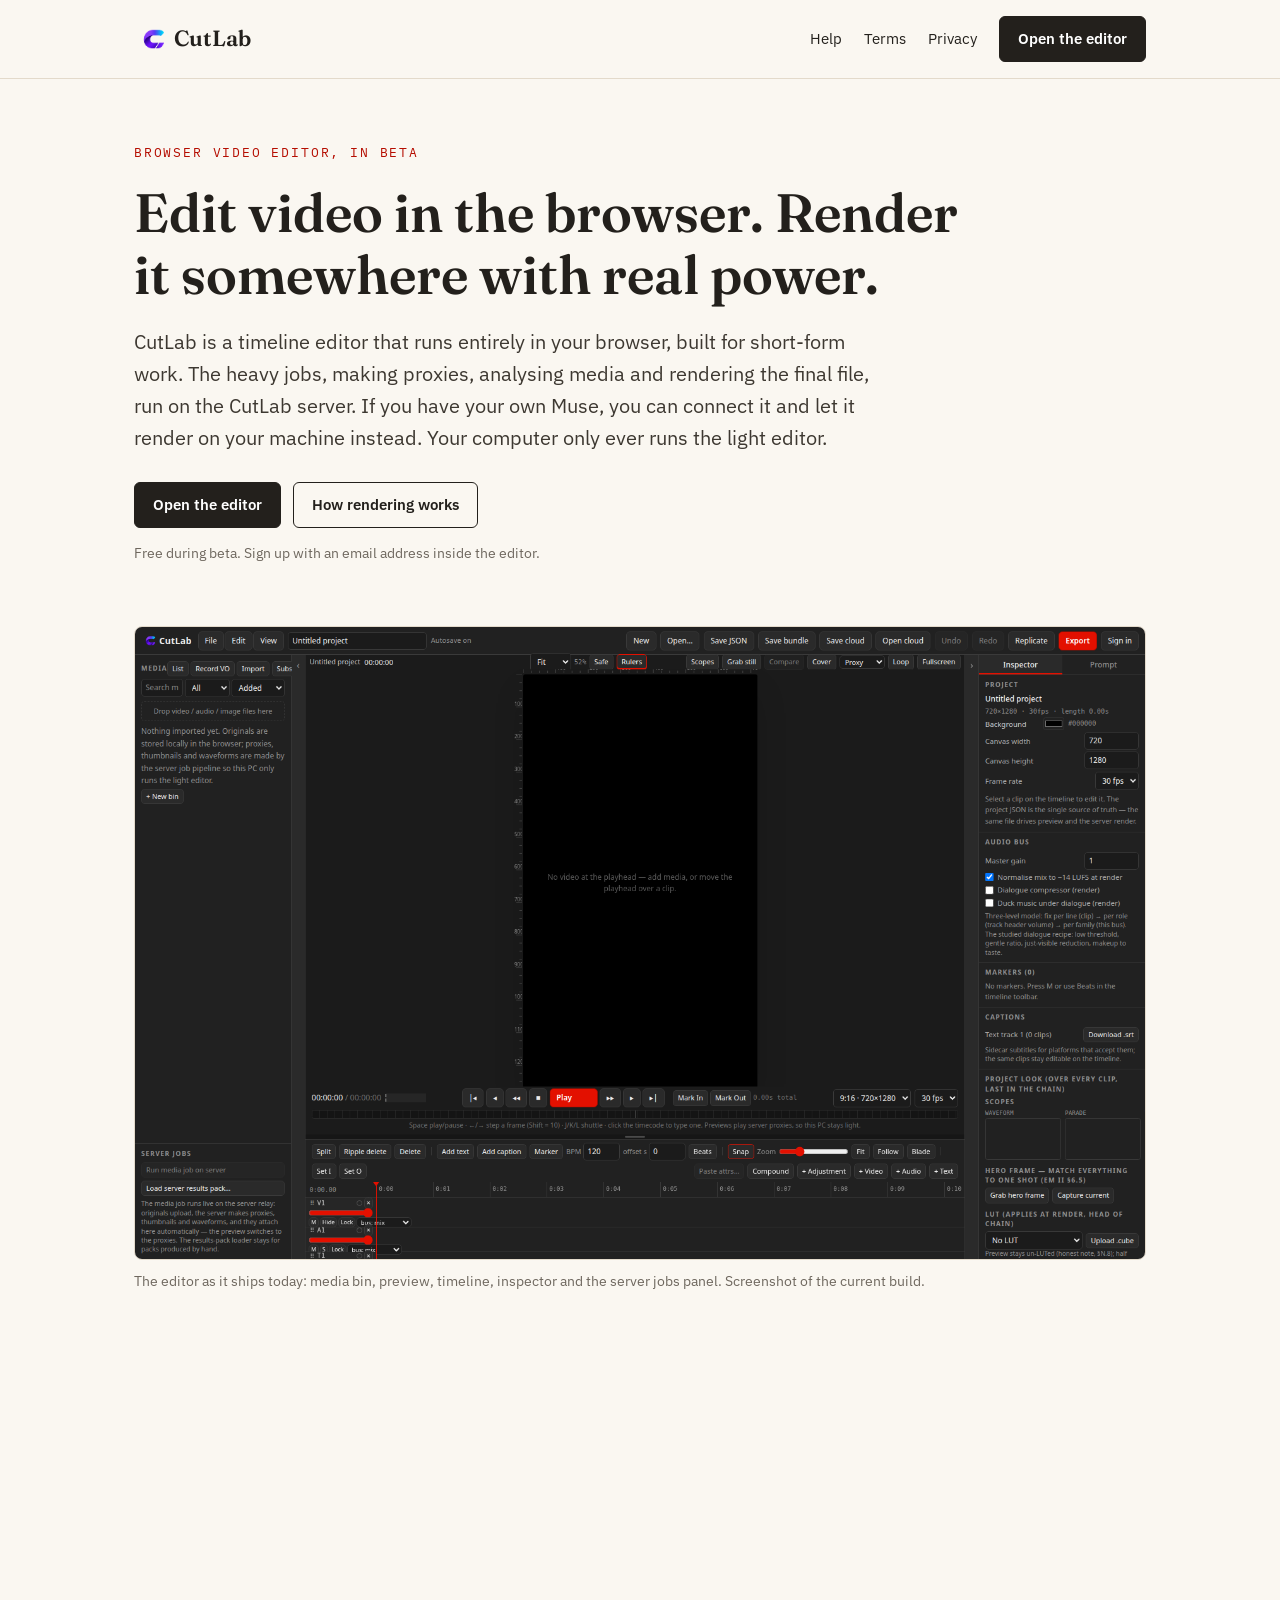
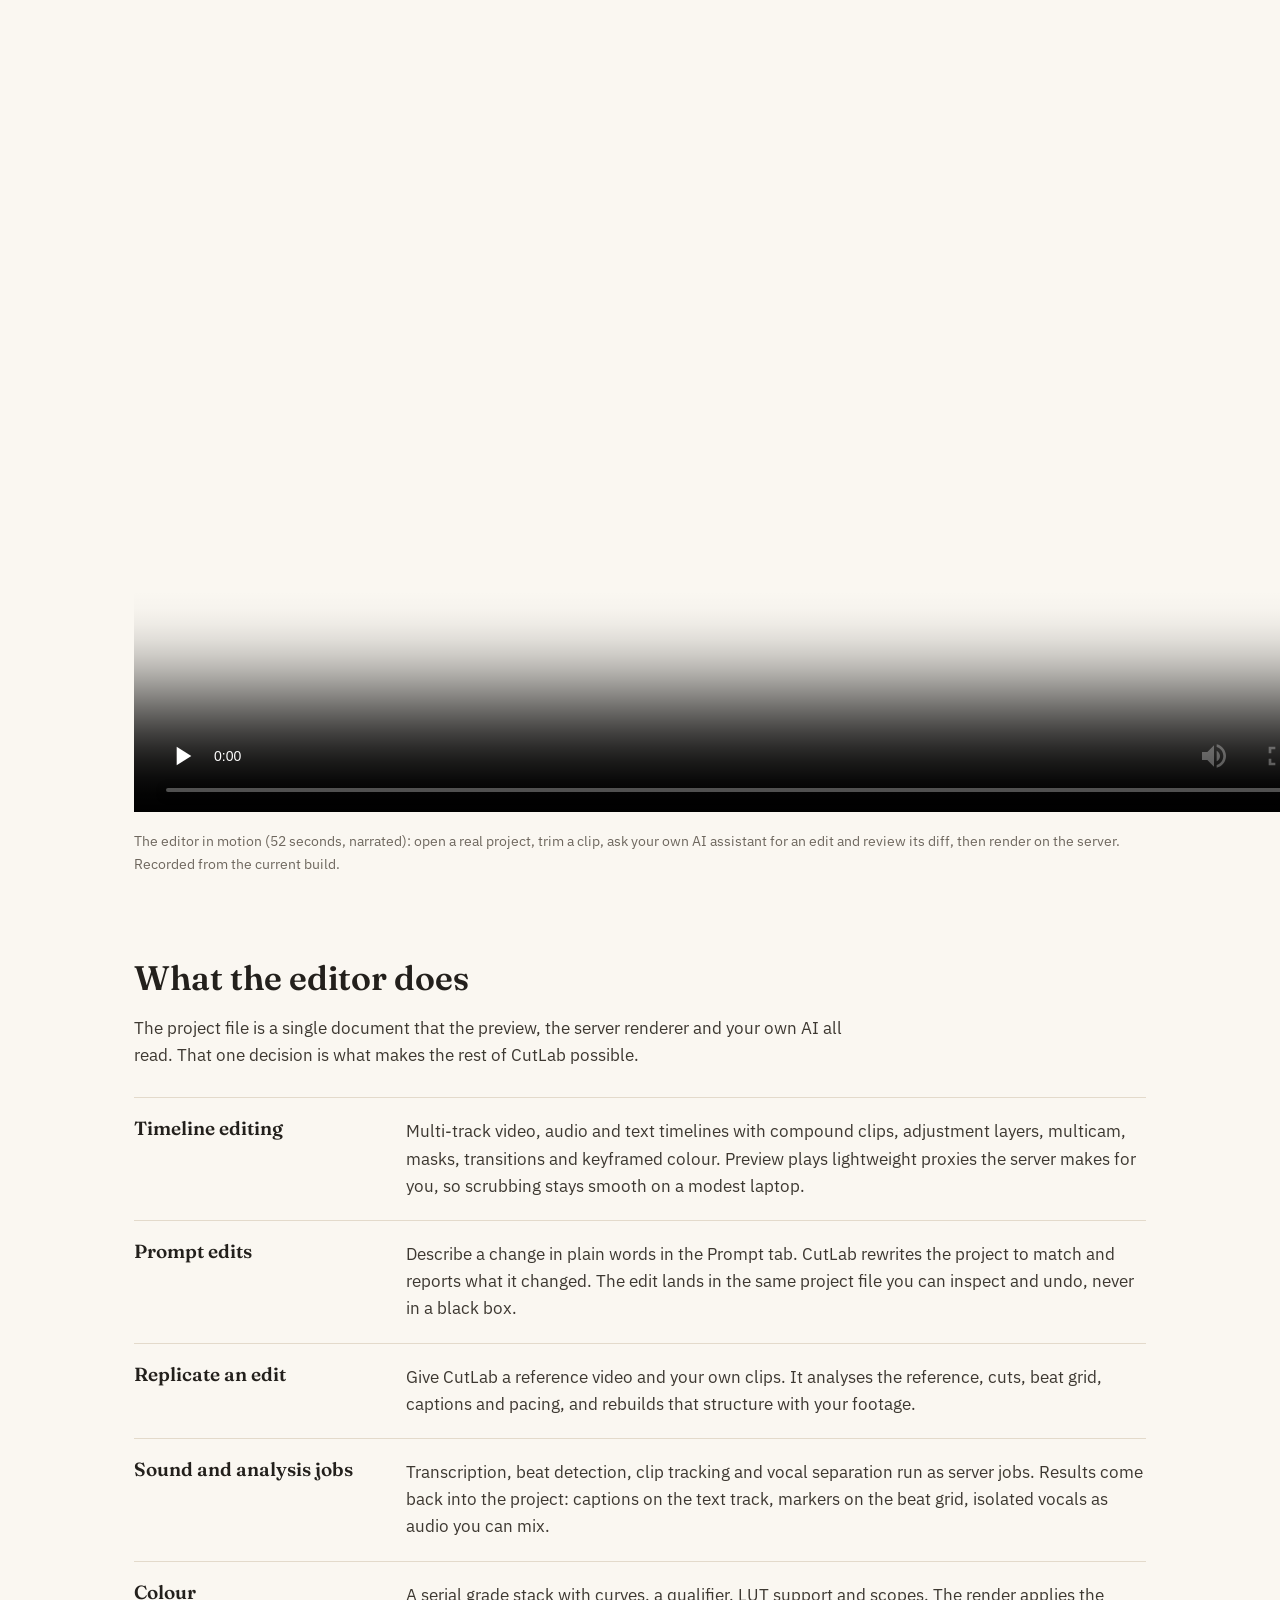
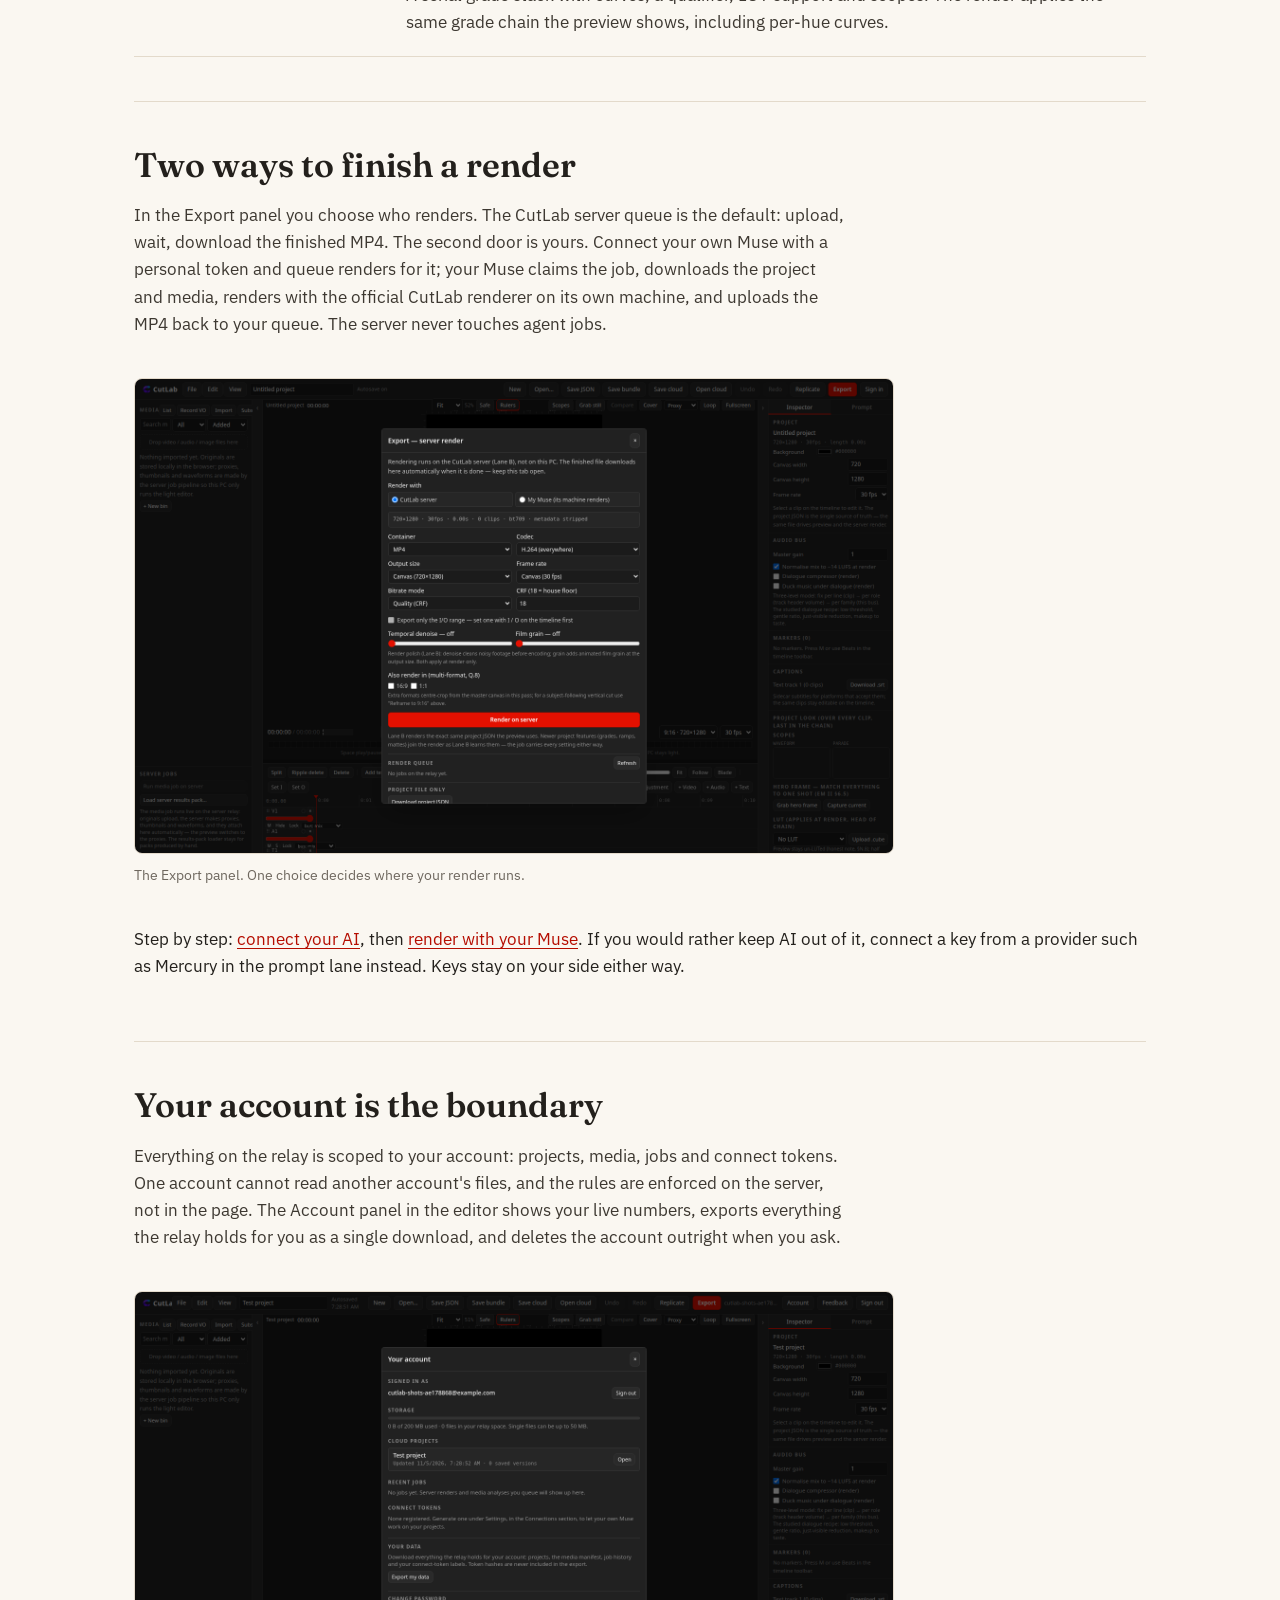
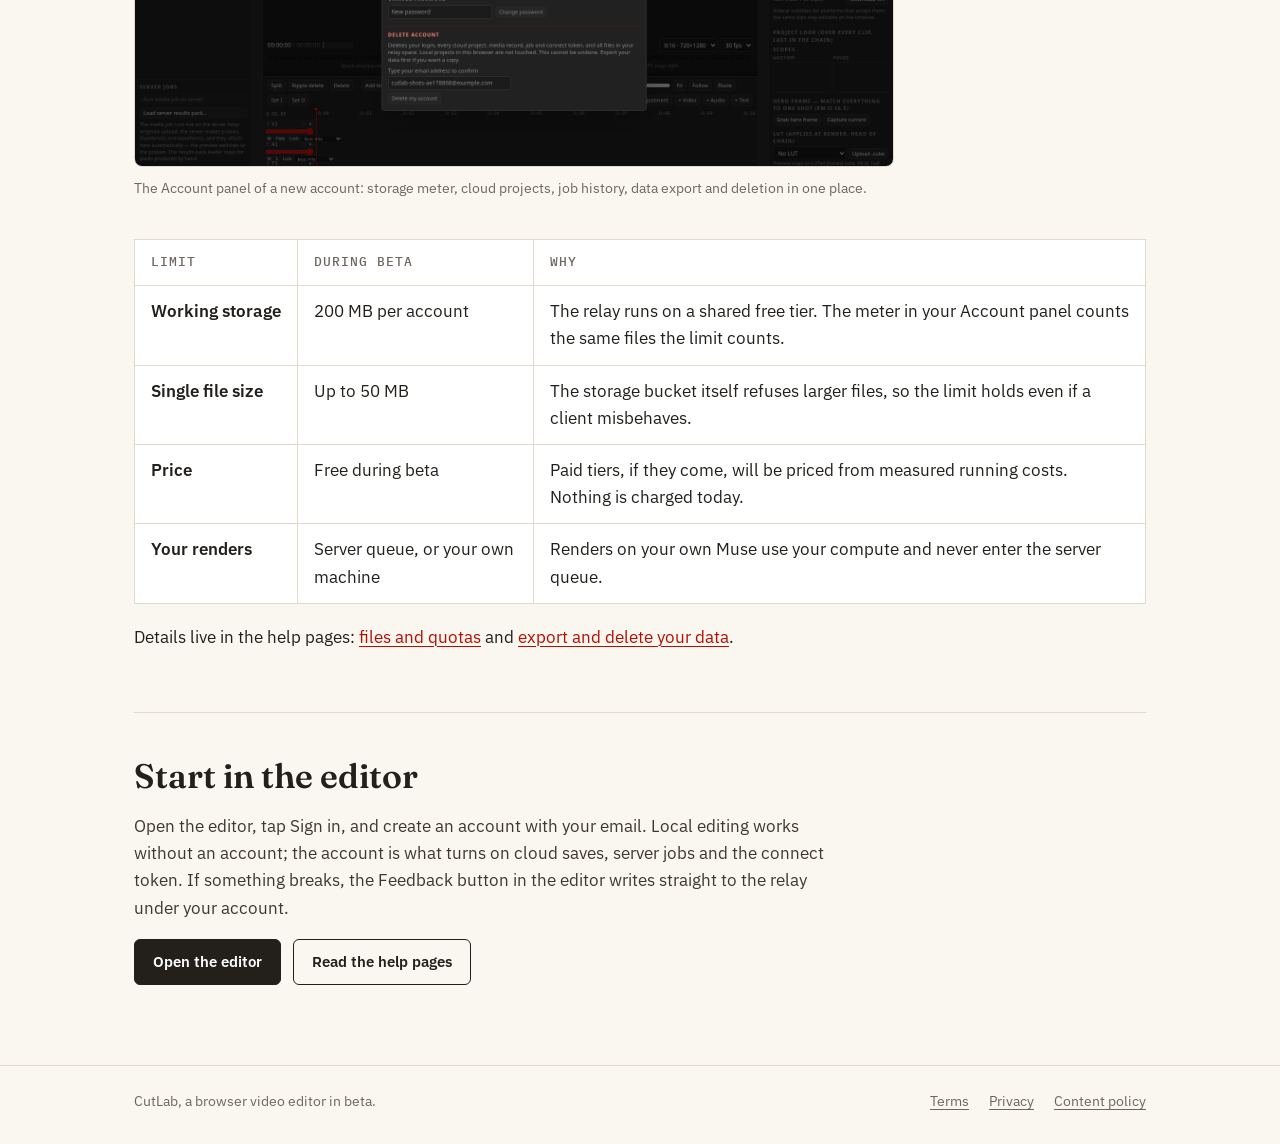
==== landing/index.html @ 507dd634 "Demo video on the landing page" ====
<!DOCTYPE html>
<html lang="en">
<head>
<meta charset="utf-8">
<meta name="viewport" content="width=device-width, initial-scale=1">
<title>CutLab: a browser video editor with server rendering</title>
<meta name="description" content="CutLab is a video editor that runs in your browser. Editing stays light on your machine, renders run on the CutLab server or on your own Muse, and your projects live under your own account.">
<link rel="icon" href="assets/logo-mark.png">
<link rel="preconnect" href="https://fonts.googleapis.com">
<link rel="preconnect" href="https://fonts.gstatic.com" crossorigin>
<link href="https://fonts.googleapis.com/css2?family=Fraunces:wght@500;600&family=IBM+Plex+Mono:wght@400;500&family=IBM+Plex+Sans:wght@400;500;600&display=swap" rel="stylesheet">
<link rel="stylesheet" href="assets/site.css">
</head>
<body>

<header class="site">
  <div class="wrap">
    <a class="brand" href="./"><img src="assets/logo-mark.png" alt="CutLab logo"><span>CutLab</span></a>
    <nav class="main" aria-label="Main">
      <a href="help/">Help</a>
      <a href="legal/terms.html">Terms</a>
      <a href="legal/privacy.html">Privacy</a>
      <a class="btn" href="../">Open the editor</a>
    </nav>
  </div>
</header>

<main class="wrap">

  <div class="hero">
    <p class="eyebrow">Browser video editor, in beta</p>
    <h1>Edit video in the browser. Render it somewhere with real power.</h1>
    <p class="lede">
      CutLab is a timeline editor that runs entirely in your browser, built for short-form
      work. The heavy jobs, making proxies, analysing media and rendering the final file,
      run on the CutLab server. If you have your own Muse, you can connect it and let it
      render on your machine instead. Your computer only ever runs the light editor.
    </p>
    <div class="cta-row">
      <a class="btn" href="../">Open the editor</a>
      <a class="btn secondary" href="help/render-with-your-claude.html">How rendering works</a>
    </div>
    <p class="cta-note">Free during beta. Sign up with an email address inside the editor.</p>
  </div>

  <figure class="shot">
    <img src="assets/editor.png" alt="The CutLab editor: media bin on the left, preview in the centre, inspector on the right, timeline and server jobs at the bottom" width="1600" height="1000">
    <figcaption>The editor as it ships today: media bin, preview, timeline, inspector and the server jobs panel. Screenshot of the current build.</figcaption>
  </figure>

  <figure class="shot">
    <video controls preload="none" poster="assets/demo-poster.jpg" width="1920" height="1080">
      <source src="assets/demo.mp4" type="video/mp4">
    </video>
    <figcaption>The editor in motion (52 seconds, narrated): open a real project, trim a clip, ask your own AI assistant for an edit and review its diff, then render on the server. Recorded from the current build.</figcaption>
  </figure>

  <section aria-labelledby="what">
    <h2 id="what">What the editor does</h2>
    <p class="section-intro">
      The project file is a single document that the preview, the server renderer and your
      own AI all read. That one decision is what makes the rest of CutLab possible.
    </p>
    <div class="rows">
      <div class="row">
        <h3>Timeline editing</h3>
        <p>Multi-track video, audio and text timelines with compound clips, adjustment layers,
        multicam, masks, transitions and keyframed colour. Preview plays lightweight proxies
        the server makes for you, so scrubbing stays smooth on a modest laptop.</p>
      </div>
      <div class="row">
        <h3>Prompt edits</h3>
        <p>Describe a change in plain words in the Prompt tab. CutLab rewrites the project to
        match and reports what it changed. The edit lands in the same project file you can
        inspect and undo, never in a black box.</p>
      </div>
      <div class="row">
        <h3>Replicate an edit</h3>
        <p>Give CutLab a reference video and your own clips. It analyses the reference, cuts,
        beat grid, captions and pacing, and rebuilds that structure with your footage.</p>
      </div>
      <div class="row">
        <h3>Sound and analysis jobs</h3>
        <p>Transcription, beat detection, clip tracking and vocal separation run as server
        jobs. Results come back into the project: captions on the text track, markers on the
        beat grid, isolated vocals as audio you can mix.</p>
      </div>
      <div class="row">
        <h3>Colour</h3>
        <p>A serial grade stack with curves, a qualifier, LUT support and scopes. The render
        applies the same grade chain the preview shows, including per-hue curves.</p>
      </div>
    </div>
  </section>

  <section aria-labelledby="render">
    <h2 id="render">Two ways to finish a render</h2>
    <p class="section-intro">
      In the Export panel you choose who renders. The CutLab server queue is the default:
      upload, wait, download the finished MP4. The second door is yours. Connect your own
      Muse with a personal token and queue renders for it; your Muse claims the job,
      downloads the project and media, renders with the official CutLab renderer on its own
      machine, and uploads the MP4 back to your queue. The server never touches agent jobs.
    </p>
    <figure class="shot narrow">
      <img src="assets/export-panel.png" alt="The Export panel showing the Render with choice: CutLab server or My Muse" width="1600" height="1000" loading="lazy">
      <figcaption>The Export panel. One choice decides where your render runs.</figcaption>
    </figure>
    <p>
      Step by step: <a href="help/connect-your-ai.html">connect your AI</a>, then
      <a href="help/render-with-your-claude.html">render with your Muse</a>.
      If you would rather keep AI out of it, connect a key from a provider such as Mercury
      in the prompt lane instead. Keys stay on your side either way.
    </p>
  </section>

  <section aria-labelledby="account">
    <h2 id="account">Your account is the boundary</h2>
    <p class="section-intro">
      Everything on the relay is scoped to your account: projects, media, jobs and connect
      tokens. One account cannot read another account's files, and the rules are enforced
      on the server, not in the page. The Account panel in the editor shows your live
      numbers, exports everything the relay holds for you as a single download, and deletes
      the account outright when you ask.
    </p>
    <figure class="shot narrow">
      <img src="assets/account.png" alt="The Account panel showing storage use, the cloud project list, job history, data export and account deletion" width="1600" height="1000" loading="lazy">
      <figcaption>The Account panel of a new account: storage meter, cloud projects, job history, data export and deletion in one place.</figcaption>
    </figure>
    <table class="facts">
      <caption class="sr-only" style="position:absolute;left:-9999px">CutLab beta limits</caption>
      <tr><th scope="col">Limit</th><th scope="col">During beta</th><th scope="col">Why</th></tr>
      <tr>
        <td>Working storage</td><td>200 MB per account</td>
        <td>The relay runs on a shared free tier. The meter in your Account panel counts the same files the limit counts.</td>
      </tr>
      <tr>
        <td>Single file size</td><td>Up to 50 MB</td>
        <td>The storage bucket itself refuses larger files, so the limit holds even if a client misbehaves.</td>
      </tr>
      <tr>
        <td>Price</td><td>Free during beta</td>
        <td>Paid tiers, if they come, will be priced from measured running costs. Nothing is charged today.</td>
      </tr>
      <tr>
        <td>Your renders</td><td>Server queue, or your own machine</td>
        <td>Renders on your own Muse use your compute and never enter the server queue.</td>
      </tr>
    </table>
    <p style="margin-top:20px">
      Details live in the help pages: <a href="help/files-and-quotas.html">files and quotas</a> and
      <a href="help/export-and-delete.html">export and delete your data</a>.
    </p>
  </section>

  <section aria-labelledby="start">
    <h2 id="start">Start in the editor</h2>
    <p class="section-intro">
      Open the editor, tap Sign in, and create an account with your email. Local editing
      works without an account; the account is what turns on cloud saves, server jobs and
      the connect token. If something breaks, the Feedback button in the editor writes
      straight to the relay under your account.
    </p>
    <div class="cta-row">
      <a class="btn" href="../">Open the editor</a>
      <a class="btn secondary" href="help/">Read the help pages</a>
    </div>
  </section>

</main>

<footer class="site">
  <div class="wrap">
    <span>CutLab, a browser video editor in beta.</span>
    <nav aria-label="Legal">
      <a href="legal/terms.html">Terms</a>
      <a href="legal/privacy.html">Privacy</a>
      <a href="legal/content-policy.html">Content policy</a>
    </nav>
  </div>
</footer>

</body>
</html>
---- landing/assets/site.css ----
/* CutLab public pages. Palette P1 supplies the one accent (Signal Red);
   the page itself is warm near-white with dark text. Type: Fraunces for
   headlines, IBM Plex Sans for body, IBM Plex Mono for labels. */

:root {
  --bg: #faf7f1;
  --surface: #ffffff;
  --ink: #23201c;
  --muted: #6e675e;
  --hairline: #e3dacb;
  --accent: #e31000;
  --accent-dark: #b50d00;
  --code-bg: #f1ebdf;
}

* { box-sizing: border-box; }

html { scroll-behavior: smooth; }

body {
  margin: 0;
  background: var(--bg);
  color: var(--ink);
  font-family: "IBM Plex Sans", "Segoe UI", system-ui, -apple-system, sans-serif;
  font-size: 17px;
  line-height: 1.6;
}

a { color: var(--accent-dark); text-decoration-thickness: 1px; text-underline-offset: 3px; }
a:hover { color: var(--accent); }
a:focus-visible, button:focus-visible, .btn:focus-visible {
  outline: 2px solid var(--accent);
  outline-offset: 2px;
}

.wrap { max-width: 1060px; margin: 0 auto; padding: 0 24px; }

/* header */
header.site {
  border-bottom: 1px solid var(--hairline);
  background: var(--bg);
}
header.site .wrap {
  display: flex; align-items: center; gap: 28px; padding-top: 16px; padding-bottom: 16px;
}
.brand { display: flex; align-items: center; gap: 10px; text-decoration: none; color: var(--ink); }
.brand img { width: 30px; height: 30px; display: block; }
.brand span {
  font-family: "Fraunces", Georgia, serif; font-weight: 600; font-size: 22px; letter-spacing: 0.01em;
}
nav.main { margin-left: auto; display: flex; align-items: center; gap: 22px; font-size: 15px; }
nav.main a { color: var(--ink); text-decoration: none; }
nav.main a:hover { color: var(--accent); text-decoration: underline; }
nav.main a.btn { color: #fff; }
nav.main a.btn:hover { color: #fff; text-decoration: none; }

.btn {
  display: inline-block; padding: 10px 18px; border-radius: 6px;
  border: 1px solid var(--ink); background: var(--ink); color: #fff;
  font-weight: 600; font-size: 15px; text-decoration: none;
  transition: background-color 0.15s ease, border-color 0.15s ease;
}
.btn:hover { background: var(--accent-dark); border-color: var(--accent-dark); color: #fff; }
.btn.secondary { background: transparent; color: var(--ink); }
.btn.secondary:hover { background: var(--surface); color: var(--accent-dark); border-color: var(--accent-dark); }

/* hero */
.hero { padding: 64px 0 8px; }
.eyebrow {
  font-family: "IBM Plex Mono", "SFMono-Regular", Consolas, monospace;
  font-size: 13px; letter-spacing: 0.14em; text-transform: uppercase; color: var(--accent-dark);
  margin: 0 0 18px;
}
h1, h2, h3 { font-family: "Fraunces", Georgia, serif; font-weight: 600; line-height: 1.15; }
h1 { font-size: clamp(34px, 5.2vw, 54px); margin: 0 0 20px; max-width: 16em; }
h2 { font-size: clamp(26px, 3.4vw, 34px); margin: 0 0 14px; }
h3 { font-size: 20px; margin: 0 0 8px; }
.lede { font-size: 20px; color: #3d3831; max-width: 38em; margin: 0 0 28px; }
.cta-row { display: flex; flex-wrap: wrap; gap: 12px; align-items: center; margin-bottom: 12px; }
.cta-note { font-size: 14px; color: var(--muted); }

/* figures */
figure.shot { margin: 40px 0; }
figure.shot img {
  width: 100%; height: auto; display: block;
  border: 1px solid var(--hairline); border-radius: 8px; background: var(--surface);
}
figure.shot figcaption { font-size: 14px; color: var(--muted); margin-top: 10px; }
figure.shot.narrow img { max-width: 760px; }

/* sections */
section { padding: 44px 0; border-top: 1px solid var(--hairline); }
section:first-of-type { border-top: none; }
.section-intro { max-width: 42em; color: #3d3831; }

/* ruled feature rows (no card grids) */
.rows { border-top: 1px solid var(--hairline); margin-top: 28px; }
.row {
  display: grid; grid-template-columns: 240px 1fr; gap: 8px 32px;
  padding: 20px 0; border-bottom: 1px solid var(--hairline);
}
.row h3 { margin: 0; font-size: 19px; }
.row p { margin: 0; color: #3d3831; max-width: 44em; }

/* tables */
table.facts { border-collapse: collapse; width: 100%; margin-top: 24px; background: var(--surface); }
table.facts th, table.facts td {
  text-align: left; padding: 12px 16px; border: 1px solid var(--hairline); vertical-align: top;
}
table.facts th { font-family: "IBM Plex Mono", Consolas, monospace; font-size: 13px;
  letter-spacing: 0.08em; text-transform: uppercase; color: var(--muted); font-weight: 500; }
table.facts td:first-child { font-weight: 600; white-space: nowrap; }

/* prose pages (help + legal) */
.prose { max-width: 760px; }
.prose p, .prose li { color: #2e2a25; }
.prose ol, .prose ul { padding-left: 24px; }
.prose li { margin-bottom: 8px; }
.prose h2 { margin-top: 40px; }
.prose h2:first-of-type { margin-top: 8px; }
code, .mono { font-family: "IBM Plex Mono", Consolas, monospace; font-size: 0.92em; }
code { background: var(--code-bg); padding: 1px 5px; border-radius: 4px; }
pre {
  background: var(--code-bg); border: 1px solid var(--hairline); border-radius: 6px;
  padding: 14px 16px; overflow-x: auto; font-size: 14px; line-height: 1.5;
}
pre code { background: none; padding: 0; }
.note {
  border-left: 3px solid var(--accent); padding: 4px 0 4px 16px; margin: 20px 0; color: #3d3831;
}
.page-head { padding: 48px 0 4px; }
.crumb { font-size: 14px; color: var(--muted); margin-bottom: 14px; }
.crumb a { color: var(--muted); }

.help-list { list-style: none; padding: 0; margin: 24px 0 0; border-top: 1px solid var(--hairline); }
.help-list li { border-bottom: 1px solid var(--hairline); padding: 16px 0; }
.help-list a { font-weight: 600; font-size: 18px; }
.help-list p { margin: 4px 0 0; color: var(--muted); font-size: 15px; }

/* footer */
footer.site { border-top: 1px solid var(--hairline); margin-top: 24px; }
footer.site .wrap {
  display: flex; flex-wrap: wrap; gap: 10px 28px; align-items: baseline;
  padding-top: 24px; padding-bottom: 32px; font-size: 14px; color: var(--muted);
}
footer.site nav { display: flex; gap: 20px; margin-left: auto; }
footer.site a { color: var(--muted); }
footer.site a:hover { color: var(--accent-dark); }
.draft-flag { font-family: "IBM Plex Mono", Consolas, monospace; font-size: 12.5px; letter-spacing: 0.06em; }

@media (max-width: 720px) {
  body { font-size: 16px; }
  .row { grid-template-columns: 1fr; }
  header.site .wrap { flex-wrap: wrap; gap: 12px 18px; }
  nav.main { margin-left: 0; flex-wrap: wrap; gap: 14px; }
  .hero { padding-top: 40px; }
  table.facts td:first-child { white-space: normal; }
}

@media (prefers-reduced-motion: reduce) {
  html { scroll-behavior: auto; }
  .btn { transition: none; }
}
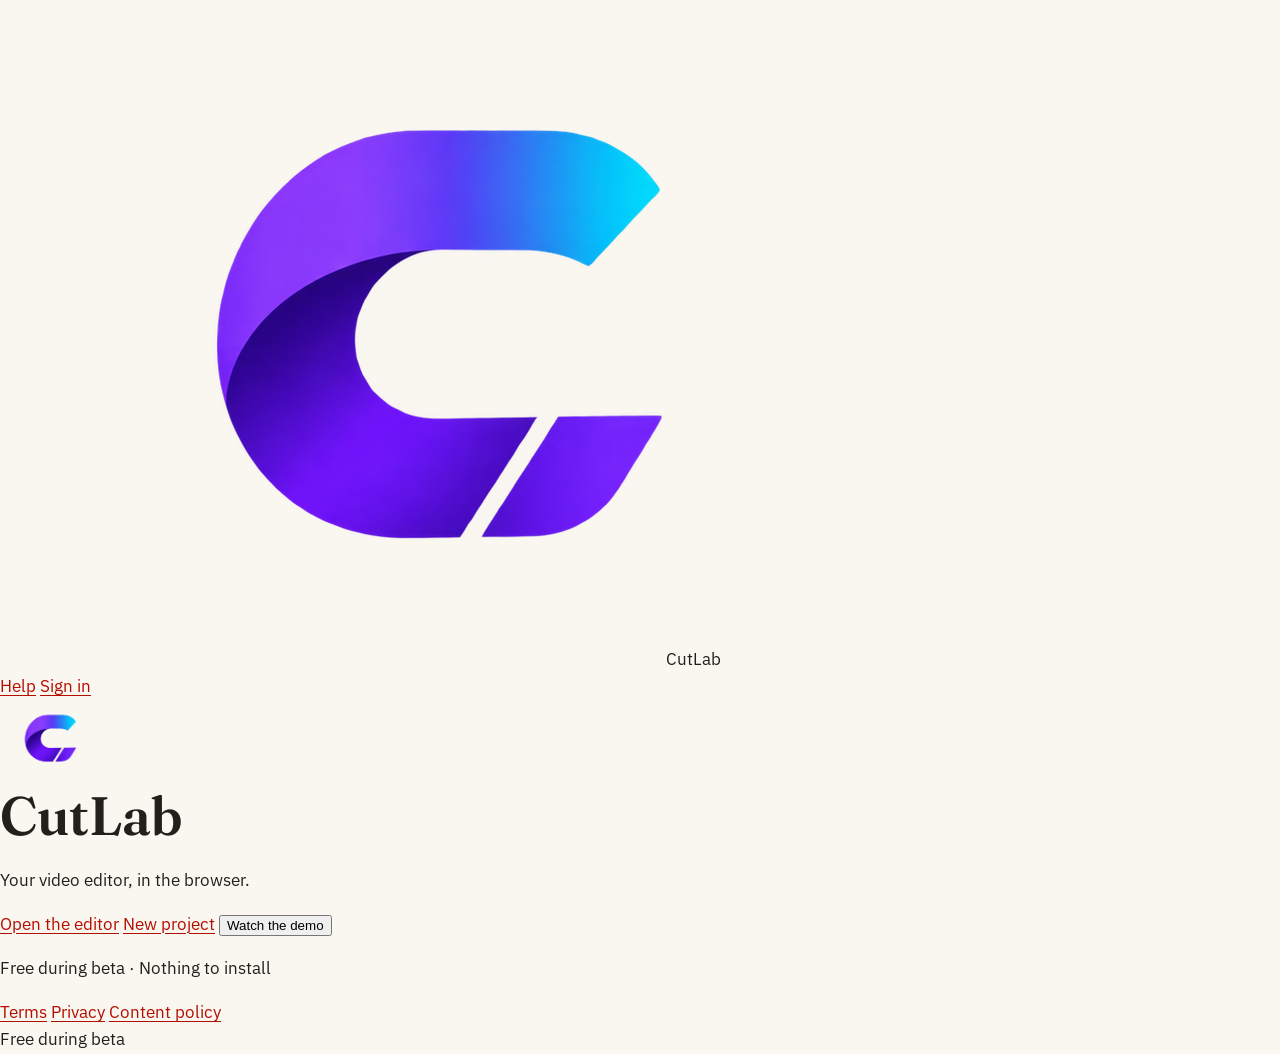
==== commit f86ef364: "Landing: start-page rebuild" ====
--- a/landing/index.html
+++ b/landing/index.html
@@ -3,182 +3,103 @@
 <head>
 <meta charset="utf-8">
 <meta name="viewport" content="width=device-width, initial-scale=1">
-<title>CutLab: a browser video editor with server rendering</title>
-<meta name="description" content="CutLab is a video editor that runs in your browser. Editing stays light on your machine, renders run on the CutLab server or on your own Muse, and your projects live under your own account.">
+<title>CutLab — your video editor, in the browser</title>
+<meta name="description" content="CutLab is a timeline video editor that runs in your browser. Editing stays light on your machine; proxies, analysis and final renders run on the CutLab server or on your own Muse. Free during beta.">
 <link rel="icon" href="assets/logo-mark.png">
 <link rel="preconnect" href="https://fonts.googleapis.com">
 <link rel="preconnect" href="https://fonts.gstatic.com" crossorigin>
-<link href="https://fonts.googleapis.com/css2?family=Fraunces:wght@500;600&family=IBM+Plex+Mono:wght@400;500&family=IBM+Plex+Sans:wght@400;500;600&display=swap" rel="stylesheet">
+<link href="https://fonts.googleapis.com/css2?family=Fraunces:ital,wght@0,500;0,600;1,500&family=IBM+Plex+Mono:wght@400;500&family=IBM+Plex+Sans:wght@400;500;600&display=swap" rel="stylesheet">
 <link rel="stylesheet" href="assets/site.css">
 </head>
-<body>
+<body class="startpage">
 
-<header class="site">
-  <div class="wrap">
-    <a class="brand" href="./"><img src="assets/logo-mark.png" alt="CutLab logo"><span>CutLab</span></a>
-    <nav class="main" aria-label="Main">
-      <a href="help/">Help</a>
-      <a href="legal/terms.html">Terms</a>
-      <a href="legal/privacy.html">Privacy</a>
-      <a class="btn" href="../">Open the editor</a>
-    </nav>
+<!-- Start page: one viewport, no scroll. Corners minimal, centre is the
+     brand on its action bar, and the base is a lit timeline horizon. -->
+
+<div class="sp-corner sp-tl sp-rise">
+  <img src="assets/logo-mark.png" alt="CutLab logo">
+  <span>CutLab</span>
+</div>
+
+<nav class="sp-corner sp-tr sp-rise" aria-label="Main">
+  <a href="help/">Help</a>
+  <a class="sp-signin" href="../">Sign in</a>
+</nav>
+
+<main class="sp-centre">
+  <img class="sp-mark sp-rise" src="assets/logo-mark.png" alt="CutLab logo" width="76" height="76">
+  <h1 class="sp-word sp-rise">CutLab</h1>
+  <p class="sp-line sp-rise">Your video editor, in the browser.</p>
+
+  <div class="sp-bar sp-rise" role="group" aria-label="Start">
+    <a class="sp-primary" href="../">Open the editor</a>
+    <a class="sp-quiet" href="../#new">New project</a>
+    <button class="sp-quiet" type="button" id="demoOpen">Watch the demo</button>
   </div>
-</header>
+  <p class="sp-sub sp-rise">Free during beta &middot; Nothing to install</p>
+</main>
 
-<main class="wrap">
+<div class="sp-corner sp-bl sp-rise">
+  <nav aria-label="Legal">
+    <a href="legal/terms.html">Terms</a>
+    <a href="legal/privacy.html">Privacy</a>
+    <a href="legal/content-policy.html">Content policy</a>
+  </nav>
+</div>
+<div class="sp-corner sp-br sp-rise">Free during beta</div>
 
-  <div class="hero">
-    <p class="eyebrow">Browser video editor, in beta</p>
-    <h1>Edit video in the browser. Render it somewhere with real power.</h1>
-    <p class="lede">
-      CutLab is a timeline editor that runs entirely in your browser, built for short-form
-      work. The heavy jobs, making proxies, analysing media and rendering the final file,
-      run on the CutLab server. If you have your own Muse, you can connect it and let it
-      render on your machine instead. Your computer only ever runs the light editor.
-    </p>
-    <div class="cta-row">
-      <a class="btn" href="../">Open the editor</a>
-      <a class="btn secondary" href="help/render-with-your-claude.html">How rendering works</a>
-    </div>
-    <p class="cta-note">Free during beta. Sign up with an email address inside the editor.</p>
+<!-- THE BASE: a timeline horizon. Ruler ticks and clip blocks run the full
+     width; the light concentrates at one Signal Red playhead. -->
+<div class="sp-base" aria-hidden="true">
+  <div class="sp-horizon"></div>
+  <div class="sp-ruler"></div>
+  <div class="sp-clips">
+    <span class="k w1"></span><span class="k w2 alt"></span><span class="k w3"></span>
+    <span class="k w4 alt"></span><span class="k w5"></span><span class="k w2"></span>
+    <span class="k w6 alt"></span><span class="k w3"></span><span class="k w4"></span>
+    <span class="k w1 alt"></span><span class="k w5"></span><span class="k w3 alt"></span>
   </div>
+  <div class="sp-playhead"><span class="sp-glow"></span></div>
+</div>
 
-  <figure class="shot">
-    <img src="assets/editor.png" alt="The CutLab editor: media bin on the left, preview in the centre, inspector on the right, timeline and server jobs at the bottom" width="1600" height="1000">
-    <figcaption>The editor as it ships today: media bin, preview, timeline, inspector and the server jobs panel. Screenshot of the current build.</figcaption>
-  </figure>
-
-  <figure class="shot">
-    <video controls preload="none" poster="assets/demo-poster.jpg" width="1920" height="1080">
+<!-- Demo overlay player (scroll-free) -->
+<div class="sp-modal" id="demoModal" hidden role="dialog" aria-modal="true" aria-label="CutLab demo video">
+  <div class="sp-modal-card">
+    <button class="sp-modal-close" type="button" id="demoClose" aria-label="Close demo">&times;</button>
+    <video id="demoVideo" controls preload="none" poster="assets/demo-poster.jpg" width="1920" height="1080">
       <source src="assets/demo.mp4" type="video/mp4">
     </video>
-    <figcaption>The editor in motion (52 seconds, narrated): open a real project, trim a clip, ask your own AI assistant for an edit and review its diff, then render on the server. Recorded from the current build.</figcaption>
-  </figure>
+    <p>The editor as it ships today &mdash; 52 seconds, narrated. A real project, a prompt edit, a server render.</p>
+  </div>
+</div>
 
-  <section aria-labelledby="what">
-    <h2 id="what">What the editor does</h2>
-    <p class="section-intro">
-      The project file is a single document that the preview, the server renderer and your
-      own AI all read. That one decision is what makes the rest of CutLab possible.
-    </p>
-    <div class="rows">
-      <div class="row">
-        <h3>Timeline editing</h3>
-        <p>Multi-track video, audio and text timelines with compound clips, adjustment layers,
-        multicam, masks, transitions and keyframed colour. Preview plays lightweight proxies
-        the server makes for you, so scrubbing stays smooth on a modest laptop.</p>
-      </div>
-      <div class="row">
-        <h3>Prompt edits</h3>
-        <p>Describe a change in plain words in the Prompt tab. CutLab rewrites the project to
-        match and reports what it changed. The edit lands in the same project file you can
-        inspect and undo, never in a black box.</p>
-      </div>
-      <div class="row">
-        <h3>Replicate an edit</h3>
-        <p>Give CutLab a reference video and your own clips. It analyses the reference, cuts,
-        beat grid, captions and pacing, and rebuilds that structure with your footage.</p>
-      </div>
-      <div class="row">
-        <h3>Sound and analysis jobs</h3>
-        <p>Transcription, beat detection, clip tracking and vocal separation run as server
-        jobs. Results come back into the project: captions on the text track, markers on the
-        beat grid, isolated vocals as audio you can mix.</p>
-      </div>
-      <div class="row">
-        <h3>Colour</h3>
-        <p>A serial grade stack with curves, a qualifier, LUT support and scopes. The render
-        applies the same grade chain the preview shows, including per-hue curves.</p>
-      </div>
-    </div>
-  </section>
+<script>
+(function () {
+  var modal = document.getElementById('demoModal');
+  var openBtn = document.getElementById('demoOpen');
+  var closeBtn = document.getElementById('demoClose');
+  var video = document.getElementById('demoVideo');
+  if (!modal || !openBtn || !closeBtn || !video) return;
 
-  <section aria-labelledby="render">
-    <h2 id="render">Two ways to finish a render</h2>
-    <p class="section-intro">
-      In the Export panel you choose who renders. The CutLab server queue is the default:
-      upload, wait, download the finished MP4. The second door is yours. Connect your own
-      Muse with a personal token and queue renders for it; your Muse claims the job,
-      downloads the project and media, renders with the official CutLab renderer on its own
-      machine, and uploads the MP4 back to your queue. The server never touches agent jobs.
-    </p>
-    <figure class="shot narrow">
-      <img src="assets/export-panel.png" alt="The Export panel showing the Render with choice: CutLab server or My Muse" width="1600" height="1000" loading="lazy">
-      <figcaption>The Export panel. One choice decides where your render runs.</figcaption>
-    </figure>
-    <p>
-      Step by step: <a href="help/connect-your-ai.html">connect your AI</a>, then
-      <a href="help/render-with-your-claude.html">render with your Muse</a>.
-      If you would rather keep AI out of it, connect a key from a provider such as Mercury
-      in the prompt lane instead. Keys stay on your side either way.
-    </p>
-  </section>
-
-  <section aria-labelledby="account">
-    <h2 id="account">Your account is the boundary</h2>
-    <p class="section-intro">
-      Everything on the relay is scoped to your account: projects, media, jobs and connect
-      tokens. One account cannot read another account's files, and the rules are enforced
-      on the server, not in the page. The Account panel in the editor shows your live
-      numbers, exports everything the relay holds for you as a single download, and deletes
-      the account outright when you ask.
-    </p>
-    <figure class="shot narrow">
-      <img src="assets/account.png" alt="The Account panel showing storage use, the cloud project list, job history, data export and account deletion" width="1600" height="1000" loading="lazy">
-      <figcaption>The Account panel of a new account: storage meter, cloud projects, job history, data export and deletion in one place.</figcaption>
-    </figure>
-    <table class="facts">
-      <caption class="sr-only" style="position:absolute;left:-9999px">CutLab beta limits</caption>
-      <tr><th scope="col">Limit</th><th scope="col">During beta</th><th scope="col">Why</th></tr>
-      <tr>
-        <td>Working storage</td><td>200 MB per account</td>
-        <td>The relay runs on a shared free tier. The meter in your Account panel counts the same files the limit counts.</td>
-      </tr>
-      <tr>
-        <td>Single file size</td><td>Up to 50 MB</td>
-        <td>The storage bucket itself refuses larger files, so the limit holds even if a client misbehaves.</td>
-      </tr>
-      <tr>
-        <td>Price</td><td>Free during beta</td>
-        <td>Paid tiers, if they come, will be priced from measured running costs. Nothing is charged today.</td>
-      </tr>
-      <tr>
-        <td>Your renders</td><td>Server queue, or your own machine</td>
-        <td>Renders on your own Muse use your compute and never enter the server queue.</td>
-      </tr>
-    </table>
-    <p style="margin-top:20px">
-      Details live in the help pages: <a href="help/files-and-quotas.html">files and quotas</a> and
-      <a href="help/export-and-delete.html">export and delete your data</a>.
-    </p>
-  </section>
-
-  <section aria-labelledby="start">
-    <h2 id="start">Start in the editor</h2>
-    <p class="section-intro">
-      Open the editor, tap Sign in, and create an account with your email. Local editing
-      works without an account; the account is what turns on cloud saves, server jobs and
-      the connect token. If something breaks, the Feedback button in the editor writes
-      straight to the relay under your account.
-    </p>
-    <div class="cta-row">
-      <a class="btn" href="../">Open the editor</a>
-      <a class="btn secondary" href="help/">Read the help pages</a>
-    </div>
-  </section>
-
-</main>
-
-<footer class="site">
-  <div class="wrap">
-    <span>CutLab, a browser video editor in beta.</span>
-    <nav aria-label="Legal">
-      <a href="legal/terms.html">Terms</a>
-      <a href="legal/privacy.html">Privacy</a>
-      <a href="legal/content-policy.html">Content policy</a>
-    </nav>
-  </div>
-</footer>
+  function open() {
+    modal.hidden = false;
+    closeBtn.focus();
+    var p = video.play();
+    if (p && p.catch) p.catch(function () { /* user can press play */ });
+  }
+  function close() {
+    video.pause();
+    modal.hidden = true;
+    openBtn.focus();
+  }
+  openBtn.addEventListener('click', open);
+  closeBtn.addEventListener('click', close);
+  modal.addEventListener('click', function (e) { if (e.target === modal) close(); });
+  document.addEventListener('keydown', function (e) {
+    if (e.key === 'Escape' && !modal.hidden) close();
+  });
+})();
+</script>
 
 </body>
 </html>
--- a/landing/assets/site.css
+++ b/landing/assets/site.css
@@ -85,6 +85,10 @@
   width: 100%; height: auto; display: block;
   border: 1px solid var(--hairline); border-radius: 8px; background: var(--surface);
 }
+figure.shot video {
+  width: 100%; height: auto; display: block;
+  border: 1px solid var(--hairline); border-radius: 8px; background: var(--surface);
+}
 figure.shot figcaption { font-size: 14px; color: var(--muted); margin-top: 10px; }
 figure.shot.narrow img { max-width: 760px; }
 
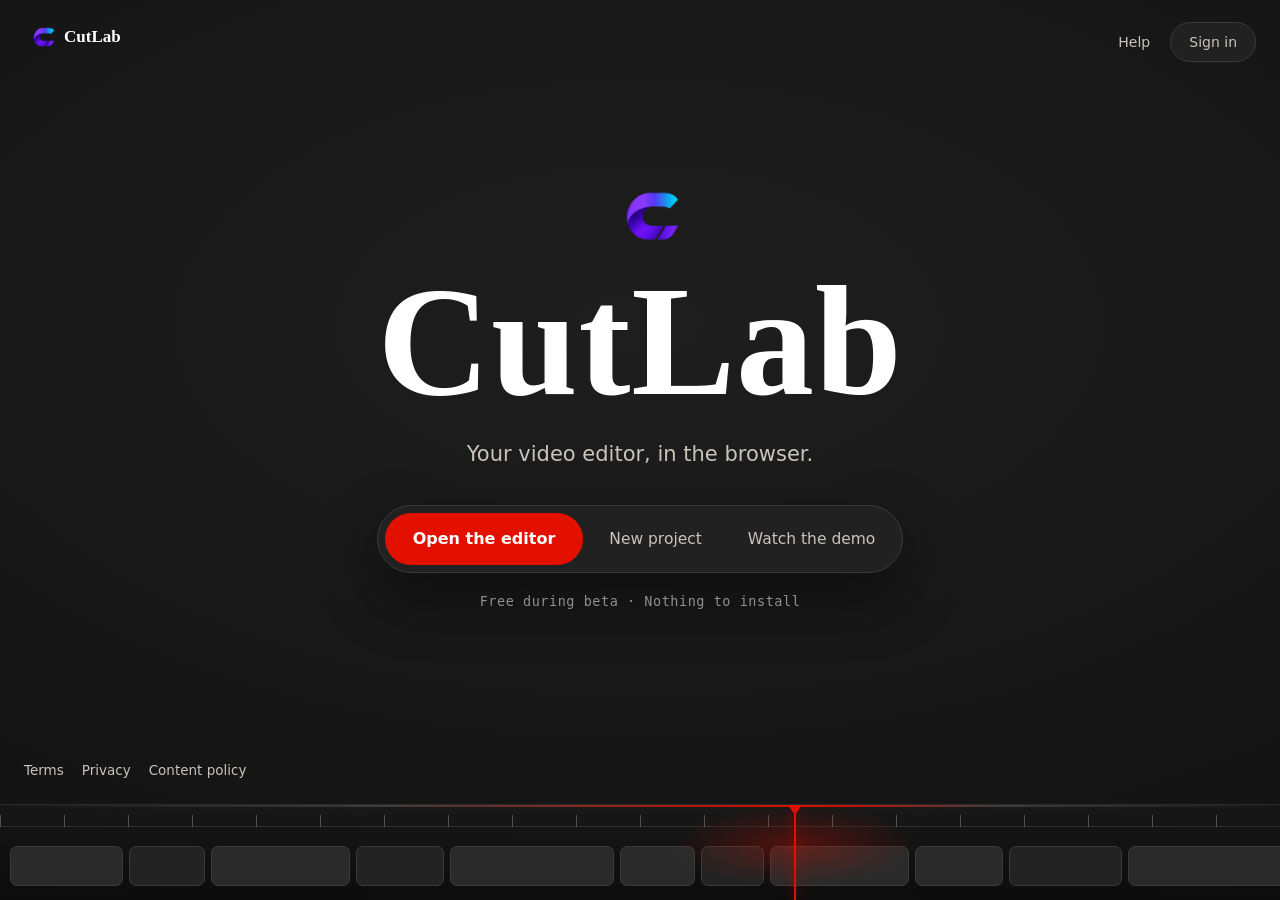
==== commit 5c9d6058: "Site fonts: self-hosted, drop Google Fonts" ====
--- a/landing/index.html
+++ b/landing/index.html
@@ -6,9 +6,7 @@
 <title>CutLab — your video editor, in the browser</title>
 <meta name="description" content="CutLab is a timeline video editor that runs in your browser. Editing stays light on your machine; proxies, analysis and final renders run on the CutLab server or on your own Muse. Free during beta.">
 <link rel="icon" href="assets/logo-mark.png">
-<link rel="preconnect" href="https://fonts.googleapis.com">
-<link rel="preconnect" href="https://fonts.gstatic.com" crossorigin>
-<link href="https://fonts.googleapis.com/css2?family=Fraunces:ital,wght@0,500;0,600;1,500&family=IBM+Plex+Mono:wght@400;500&family=IBM+Plex+Sans:wght@400;500;600&display=swap" rel="stylesheet">
+<link rel="preload" href="assets/fonts/fraunces-600.woff2" as="font" type="font/woff2" crossorigin>
 <link rel="stylesheet" href="assets/site.css">
 </head>
 <body class="startpage">
@@ -46,7 +44,7 @@
     <a href="legal/content-policy.html">Content policy</a>
   </nav>
 </div>
-<div class="sp-corner sp-br sp-rise">Free during beta</div>
+
 
 <!-- THE BASE: a timeline horizon. Ruler ticks and clip blocks run the full
      width; the light concentrates at one Signal Red playhead. -->
--- a/landing/assets/site.css
+++ b/landing/assets/site.css
@@ -1,33 +1,44 @@
-/* CutLab public pages. Palette P1 supplies the one accent (Signal Red);
-   the page itself is warm near-white with dark text. Type: Fraunces for
-   headlines, IBM Plex Sans for body, IBM Plex Mono for labels. */
+/* CutLab public pages — one theme across the whole public surface
+   (theme unification 2026-11-06): the P1 charcoal system of the start
+   page. Charcoal vignette ground, off-white text, Fraunces headlines,
+   IBM Plex Sans body, IBM Plex Mono labels. Signal Red is the ONLY
+   accent: primary buttons, link underlines on hover, small markers —
+   never body text. Body #EDEDEA and secondary #B9B9B4 both clear
+   WCAG AA on the charcoal ground. */
 
 :root {
-  --bg: #faf7f1;
-  --surface: #ffffff;
-  --ink: #23201c;
-  --muted: #6e675e;
-  --hairline: #e3dacb;
+  --bg: #141414;
+  --surface: #1d1d1d;
+  --ink: #ededea;
+  --body: #ededea;
+  --secondary: #d8d4cc;
+  --muted: #b9b9b4;
+  --hairline: rgba(255, 255, 255, 0.12);
   --accent: #e31000;
   --accent-dark: #b50d00;
-  --code-bg: #f1ebdf;
+  --code-bg: #212121;
 }
 
 * { box-sizing: border-box; }
 
-html { scroll-behavior: smooth; }
+html { scroll-behavior: smooth; background: #0f0f0f; }
 
 body {
   margin: 0;
-  background: var(--bg);
+  background: radial-gradient(130% 900px at 50% 0%, #1e1e1e 0%, #161616 55%, #0f0f0f 100%);
+  background-attachment: fixed;
+  background-color: #0f0f0f;
   color: var(--ink);
   font-family: "IBM Plex Sans", "Segoe UI", system-ui, -apple-system, sans-serif;
   font-size: 17px;
   line-height: 1.6;
 }
 
-a { color: var(--accent-dark); text-decoration-thickness: 1px; text-underline-offset: 3px; }
-a:hover { color: var(--accent); }
+a {
+  color: #ece9e1; text-decoration-thickness: 1px; text-underline-offset: 3px;
+  text-decoration-color: rgba(227, 16, 0, 0.55);
+}
+a:hover { color: #fff; text-decoration-color: var(--accent); text-decoration-thickness: 2px; }
 a:focus-visible, button:focus-visible, .btn:focus-visible {
   outline: 2px solid var(--accent);
   outline-offset: 2px;
@@ -35,47 +46,48 @@
 
 .wrap { max-width: 1060px; margin: 0 auto; padding: 0 24px; }
 
-/* header */
+/* header — same corner chrome as the start page: small logo top-left,
+   quiet links + one red pill top-right */
 header.site {
   border-bottom: 1px solid var(--hairline);
-  background: var(--bg);
+  background: rgba(15, 15, 15, 0.55);
 }
 header.site .wrap {
   display: flex; align-items: center; gap: 28px; padding-top: 16px; padding-bottom: 16px;
 }
-.brand { display: flex; align-items: center; gap: 10px; text-decoration: none; color: var(--ink); }
+.brand { display: flex; align-items: center; gap: 10px; text-decoration: none; color: #fff; }
 .brand img { width: 30px; height: 30px; display: block; }
 .brand span {
   font-family: "Fraunces", Georgia, serif; font-weight: 600; font-size: 22px; letter-spacing: 0.01em;
 }
 nav.main { margin-left: auto; display: flex; align-items: center; gap: 22px; font-size: 15px; }
-nav.main a { color: var(--ink); text-decoration: none; }
-nav.main a:hover { color: var(--accent); text-decoration: underline; }
+nav.main a { color: #c9c4ba; text-decoration: none; }
+nav.main a:hover { color: #fff; text-decoration: underline; text-decoration-color: var(--accent); }
 nav.main a.btn { color: #fff; }
 nav.main a.btn:hover { color: #fff; text-decoration: none; }
 
 .btn {
-  display: inline-block; padding: 10px 18px; border-radius: 6px;
-  border: 1px solid var(--ink); background: var(--ink); color: #fff;
+  display: inline-block; padding: 10px 20px; border-radius: 999px;
+  border: 1px solid var(--accent); background: var(--accent); color: #fff;
   font-weight: 600; font-size: 15px; text-decoration: none;
   transition: background-color 0.15s ease, border-color 0.15s ease;
 }
 .btn:hover { background: var(--accent-dark); border-color: var(--accent-dark); color: #fff; }
-.btn.secondary { background: transparent; color: var(--ink); }
-.btn.secondary:hover { background: var(--surface); color: var(--accent-dark); border-color: var(--accent-dark); }
+.btn.secondary { background: #212121; color: var(--ink); border-color: #3a3a3a; }
+.btn.secondary:hover { background: #2a2a2a; color: #fff; border-color: #c0c0c0; }
 
 /* hero */
 .hero { padding: 64px 0 8px; }
 .eyebrow {
   font-family: "IBM Plex Mono", "SFMono-Regular", Consolas, monospace;
-  font-size: 13px; letter-spacing: 0.14em; text-transform: uppercase; color: var(--accent-dark);
+  font-size: 13px; letter-spacing: 0.14em; text-transform: uppercase; color: var(--accent);
   margin: 0 0 18px;
 }
-h1, h2, h3 { font-family: "Fraunces", Georgia, serif; font-weight: 600; line-height: 1.15; }
+h1, h2, h3 { font-family: "Fraunces", Georgia, serif; font-weight: 600; line-height: 1.15; color: #f5f4f0; }
 h1 { font-size: clamp(34px, 5.2vw, 54px); margin: 0 0 20px; max-width: 16em; }
 h2 { font-size: clamp(26px, 3.4vw, 34px); margin: 0 0 14px; }
 h3 { font-size: 20px; margin: 0 0 8px; }
-.lede { font-size: 20px; color: #3d3831; max-width: 38em; margin: 0 0 28px; }
+.lede { font-size: 20px; color: var(--secondary); max-width: 38em; margin: 0 0 28px; }
 .cta-row { display: flex; flex-wrap: wrap; gap: 12px; align-items: center; margin-bottom: 12px; }
 .cta-note { font-size: 14px; color: var(--muted); }
 
@@ -91,11 +103,18 @@
 }
 figure.shot figcaption { font-size: 14px; color: var(--muted); margin-top: 10px; }
 figure.shot.narrow img { max-width: 760px; }
+/* help teaching figures: mono caption; small native shots stay at
+   natural size instead of being stretched to the prose measure */
+figure.shot figcaption.mono {
+  font-family: "IBM Plex Mono", Consolas, monospace; font-size: 12.5px; letter-spacing: 0.05em;
+}
+.prose figure.shot { margin: 28px 0; }
+figure.shot.natural img { width: auto; max-width: 100%; }
 
 /* sections */
 section { padding: 44px 0; border-top: 1px solid var(--hairline); }
 section:first-of-type { border-top: none; }
-.section-intro { max-width: 42em; color: #3d3831; }
+.section-intro { max-width: 42em; color: var(--secondary); }
 
 /* ruled feature rows (no card grids) */
 .rows { border-top: 1px solid var(--hairline); margin-top: 28px; }
@@ -104,7 +123,7 @@
   padding: 20px 0; border-bottom: 1px solid var(--hairline);
 }
 .row h3 { margin: 0; font-size: 19px; }
-.row p { margin: 0; color: #3d3831; max-width: 44em; }
+.row p { margin: 0; color: var(--secondary); max-width: 44em; }
 
 /* tables */
 table.facts { border-collapse: collapse; width: 100%; margin-top: 24px; background: var(--surface); }
@@ -115,41 +134,81 @@
   letter-spacing: 0.08em; text-transform: uppercase; color: var(--muted); font-weight: 500; }
 table.facts td:first-child { font-weight: 600; white-space: nowrap; }
 
-/* prose pages (help + legal) */
-.prose { max-width: 760px; }
-.prose p, .prose li { color: #2e2a25; }
+/* prose pages (help + legal) — readability governs: ~68ch measure,
+   generous leading, AA body text on the charcoal ground */
+.prose { max-width: 68ch; line-height: 1.72; }
+.prose p, .prose li { color: var(--body); }
 .prose ol, .prose ul { padding-left: 24px; }
 .prose li { margin-bottom: 8px; }
+.prose li::marker { color: var(--muted); }
+.prose strong { color: #f5f4f0; }
 .prose h2 { margin-top: 40px; }
 .prose h2:first-of-type { margin-top: 8px; }
 code, .mono { font-family: "IBM Plex Mono", Consolas, monospace; font-size: 0.92em; }
-code { background: var(--code-bg); padding: 1px 5px; border-radius: 4px; }
+code { background: var(--code-bg); color: #f0ede6; padding: 1px 5px; border-radius: 4px; }
+/* long unbroken strings (URLs, tokens) must never escape their box:
+   inline code and link text break anywhere; pre blocks wrap first and
+   only fall back to a slim themed horizontal scrollbar */
+.prose code, .prose a { overflow-wrap: anywhere; }
 pre {
   background: var(--code-bg); border: 1px solid var(--hairline); border-radius: 6px;
-  padding: 14px 16px; overflow-x: auto; font-size: 14px; line-height: 1.5;
-}
+  padding: 14px 16px; max-width: 100%; overflow-x: auto;
+  white-space: pre-wrap; overflow-wrap: anywhere;
+  font-size: 14px; line-height: 1.5; color: #f0ede6;
+  scrollbar-width: thin; scrollbar-color: #4a4a44 transparent;
+}
+pre::-webkit-scrollbar { height: 6px; }
+pre::-webkit-scrollbar-thumb { background: #4a4a44; border-radius: 3px; }
+pre::-webkit-scrollbar-track { background: transparent; }
 pre code { background: none; padding: 0; }
 .note {
-  border-left: 3px solid var(--accent); padding: 4px 0 4px 16px; margin: 20px 0; color: #3d3831;
+  border-left: 3px solid var(--accent); padding: 4px 0 4px 16px; margin: 20px 0; color: var(--secondary);
 }
 .page-head { padding: 48px 0 4px; }
-.crumb { font-size: 14px; color: var(--muted); margin-bottom: 14px; }
-.crumb a { color: var(--muted); }
+.crumb, .prose .crumb { font-size: 14px; color: var(--muted); margin-bottom: 14px; }
+.crumb a { color: var(--muted); text-decoration-color: rgba(255, 255, 255, 0.25); }
+.crumb a:hover { color: #fff; }
 
 .help-list { list-style: none; padding: 0; margin: 24px 0 0; border-top: 1px solid var(--hairline); }
 .help-list li { border-bottom: 1px solid var(--hairline); padding: 16px 0; }
-.help-list a { font-weight: 600; font-size: 18px; }
+.help-list a { font-weight: 600; font-size: 18px; color: #f5f4f0; }
+.help-list a:hover { color: #fff; }
 .help-list p { margin: 4px 0 0; color: var(--muted); font-size: 15px; }
-
-/* footer */
+/* help index topic marks: one hand-drawn inline SVG line mark per
+   topic (silver stroke, at most one Signal Red detail), sitting in a
+   small charcoal chip — no icon font, no emoji, no gradients */
+.help-list li { display: flex; gap: 16px; align-items: flex-start; }
+.help-ico {
+  flex: none; width: 42px; height: 42px; margin-top: 2px;
+  display: flex; align-items: center; justify-content: center;
+  background: var(--surface); border: 1px solid var(--hairline); border-radius: 10px;
+}
+.help-ico svg { display: block; }
+
+/* footer — legal row, then a quiet, short version of the landing's
+   timeline base as the page's ground line (pure CSS, no markup) */
 footer.site { border-top: 1px solid var(--hairline); margin-top: 24px; }
 footer.site .wrap {
   display: flex; flex-wrap: wrap; gap: 10px 28px; align-items: baseline;
   padding-top: 24px; padding-bottom: 32px; font-size: 14px; color: var(--muted);
 }
 footer.site nav { display: flex; gap: 20px; margin-left: auto; }
-footer.site a { color: var(--muted); }
-footer.site a:hover { color: var(--accent-dark); }
+footer.site a { color: var(--muted); text-decoration-color: rgba(255, 255, 255, 0.25); }
+footer.site a:hover { color: #fff; text-decoration-color: var(--accent); }
+footer.site::after {
+  content: ""; display: block; height: 40px; overflow: hidden;
+  border-top: 1px solid #2c2c2c;
+  background:
+    /* playhead: one red vertical at the light concentration */
+    linear-gradient(to right, transparent 0, transparent calc(62% - 1px), rgba(227, 16, 0, 0.9) calc(62% - 1px), rgba(227, 16, 0, 0.9) calc(62% + 1px), transparent calc(62% + 1px), transparent 100%) 0 0 / 100% 100% no-repeat,
+    /* horizon line: silver, concentrating to Signal Red at 62% */
+    linear-gradient(to right, rgba(192, 192, 192, 0) 0%, rgba(192, 192, 192, 0.22) 30%, rgba(227, 16, 0, 0.85) 58%, rgba(227, 16, 0, 0.95) 62%, rgba(227, 16, 0, 0.85) 66%, rgba(192, 192, 192, 0.22) 78%, rgba(192, 192, 192, 0) 100%) 0 0 / 100% 2px no-repeat,
+    /* ruler ticks */
+    repeating-linear-gradient(to right, rgba(192, 192, 192, 0.30) 0 1px, transparent 1px 64px) 0 6px / 100% 9px no-repeat,
+    /* dim clip blocks */
+    repeating-linear-gradient(to right, #262626 0 96px, transparent 96px 102px) 8px 22px / 100% 13px no-repeat,
+    linear-gradient(to bottom, rgba(255, 255, 255, 0.015), rgba(0, 0, 0, 0.35));
+}
 .draft-flag { font-family: "IBM Plex Mono", Consolas, monospace; font-size: 12.5px; letter-spacing: 0.06em; }
 
 @media (max-width: 720px) {
@@ -165,3 +224,170 @@
   html { scroll-behavior: auto; }
   .btn { transition: none; }
 }
+
+/* ================================================================
+   START PAGE 2026-11-06 (correction #2) — the landing is an opening
+   screen modelled on Comet's start/new-tab page: one viewport, no
+   scroll, dark charcoal base, huge centred wordmark, one action
+   bar, and a glowing timeline horizon along the bottom edge as the
+   ground the brand stands on. Scoped under body.startpage; help/
+   and legal/ pages share the same charcoal system via the default
+   theme above (unified 2026-11-06).
+   Movements: one calm settle-in on load (fade + 12px rise,
+   staggered; horizon light fades in last) and an extremely slow
+   playhead drift (±26px over 44s) along the timeline base. Both
+   stop dead under prefers-reduced-motion.
+   ================================================================ */
+
+html:has(body.startpage), body.startpage { height: 100%; }
+body.startpage {
+  margin: 0; overflow: hidden; color: #ececec;
+  font-family: "IBM Plex Sans", "Segoe UI", system-ui, sans-serif;
+  background: radial-gradient(120% 90% at 50% 36%, #1e1e1e 0%, #161616 56%, #0f0f0f 100%);
+}
+body.startpage a { color: #c9c4ba; }
+body.startpage a:hover { color: #fff; }
+body.startpage a:focus-visible, body.startpage button:focus-visible {
+  outline: 2px solid #e31000; outline-offset: 3px; border-radius: 6px;
+}
+
+/* corners */
+.sp-corner {
+  position: fixed; z-index: 20; display: flex; align-items: center; gap: 10px;
+  font-size: 14px; color: #c9c4ba;
+}
+.sp-tl { top: 22px; left: 24px; font-family: "Fraunces", Georgia, serif; font-weight: 600; font-size: 17px; color: #fff; }
+.sp-tl img { width: 30px; height: 30px; display: block; }
+.sp-tr { top: 22px; right: 24px; gap: 20px; }
+.sp-tr nav, .sp-tr { font-weight: 500; }
+.sp-tr a { text-decoration: none; }
+.sp-signin {
+  border: 1px solid #3a3a3a; border-radius: 999px; padding: 8px 18px; background: #212121;
+}
+.sp-signin:hover { border-color: #c0c0c0; }
+.sp-bl { bottom: 118px; left: 24px; }
+.sp-bl nav { display: flex; gap: 18px; }
+.sp-bl a { text-decoration: none; font-size: 13.5px; color: #8f8f8f; }
+.sp-bl a:hover { color: #fff; }
+.sp-br {
+  bottom: 118px; right: 24px; font-size: 13.5px; color: #8f8f8f;
+  font-family: "IBM Plex Mono", Consolas, monospace; letter-spacing: 0.04em;
+}
+
+/* centre */
+.sp-centre {
+  min-height: 100svh; display: flex; flex-direction: column;
+  align-items: center; justify-content: center; text-align: center;
+  padding: 40px 20px 150px; box-sizing: border-box; position: relative; z-index: 5;
+}
+.sp-mark { width: 76px; height: 76px; display: block; margin-bottom: 10px; }
+.sp-word {
+  font-family: "Fraunces", Georgia, serif; font-weight: 600; color: #fff;
+  font-size: clamp(76px, 15vw, 156px); line-height: 1.0; margin: 0; letter-spacing: 0.005em;
+}
+.sp-line { font-size: clamp(17px, 2.4vw, 21px); color: #c9c4ba; margin: 18px 0 34px; }
+.sp-bar {
+  display: flex; align-items: center; gap: 6px;
+  background: #212121; border: 1px solid #3a3a3a; border-radius: 999px;
+  padding: 7px; box-shadow: 0 24px 60px rgba(0, 0, 0, 0.45);
+  max-width: calc(100vw - 32px);
+}
+.sp-primary {
+  background: #e31000; color: #fff !important; text-decoration: none; font-weight: 600;
+  font-size: 16px; padding: 13px 28px; border-radius: 999px; white-space: nowrap;
+  transition: background-color 0.15s ease;
+}
+.sp-primary:hover { background: #b50d00; }
+.sp-quiet {
+  background: none; border: none; cursor: pointer; font: inherit;
+  color: #c9c4ba; text-decoration: none; font-size: 15.5px; font-weight: 500;
+  padding: 13px 20px; border-radius: 999px; white-space: nowrap;
+}
+.sp-quiet:hover { color: #fff; background: #2a2a2a; }
+.sp-sub {
+  margin: 18px 0 0; font-size: 13.5px; color: #8f8f8f;
+  font-family: "IBM Plex Mono", Consolas, monospace; letter-spacing: 0.04em;
+}
+
+/* THE BASE — timeline horizon */
+.sp-base {
+  position: fixed; left: 0; right: 0; bottom: 0; height: 96px; z-index: 10;
+  background: linear-gradient(to bottom, rgba(255,255,255,0.015), rgba(0,0,0,0.35));
+  border-top: 1px solid #2c2c2c; overflow: hidden;
+}
+.sp-horizon {
+  position: absolute; top: 0; left: 0; right: 0; height: 2px;
+  background: linear-gradient(to right,
+    rgba(192,192,192,0) 0%, rgba(192,192,192,0.22) 30%,
+    rgba(227,16,0,0.85) 58%, rgba(227,16,0,0.95) 62%, rgba(227,16,0,0.85) 66%,
+    rgba(192,192,192,0.22) 78%, rgba(192,192,192,0) 100%);
+}
+.sp-ruler {
+  position: absolute; top: 10px; left: 0; right: 0; height: 12px;
+  background-image: repeating-linear-gradient(to right, rgba(192,192,192,0.35) 0 1px, transparent 1px 64px);
+  border-bottom: 1px solid rgba(192,192,192,0.14);
+}
+.sp-clips { position: absolute; left: 0; right: 0; bottom: 14px; display: flex; gap: 6px; padding: 0 10px; }
+.sp-clips .k { display: block; height: 40px; border-radius: 7px; background: #2a2a2a; border: 1px solid #3a3a3a; flex: none; }
+.sp-clips .k.alt { background: #232323; }
+.sp-clips .w1 { width: 9%; } .sp-clips .w2 { width: 6%; } .sp-clips .w3 { width: 11%; }
+.sp-clips .w4 { width: 7%; } .sp-clips .w5 { width: 13%; } .sp-clips .w6 { width: 5%; }
+.sp-playhead {
+  position: absolute; top: 0; bottom: 0; left: 62%; width: 2px;
+  background: #e31000; box-shadow: 0 0 14px rgba(227,16,0,0.75);
+}
+.sp-playhead::before {
+  content: ""; position: absolute; top: 0; left: 50%; transform: translateX(-50%);
+  border: 7px solid transparent; border-top: 10px solid #e31000;
+}
+.sp-glow {
+  position: absolute; top: -6px; left: 50%; transform: translateX(-50%);
+  width: 340px; height: 110px; pointer-events: none;
+  background: radial-gradient(50% 50% at 50% 42%, rgba(227,16,0,0.30) 0%, rgba(227,16,0,0.10) 45%, rgba(227,16,0,0) 72%);
+}
+@media (prefers-reduced-motion: no-preference) {
+  .sp-playhead { animation: sp-drift 44s ease-in-out infinite alternate; }
+  @keyframes sp-drift { from { transform: translateX(-26px); } to { transform: translateX(26px); } }
+  .sp-rise { animation: sp-settle 0.85s cubic-bezier(0.22, 0.8, 0.3, 1) both; }
+  .sp-centre .sp-rise:nth-child(2) { animation-delay: 0.07s; }
+  .sp-centre .sp-rise:nth-child(3) { animation-delay: 0.14s; }
+  .sp-centre .sp-rise:nth-child(4) { animation-delay: 0.21s; }
+  .sp-centre .sp-rise:nth-child(5) { animation-delay: 0.28s; }
+  .sp-base { animation: sp-base-in 1.4s ease 0.35s both; }
+  @keyframes sp-settle { from { opacity: 0; transform: translateY(12px); } to { opacity: 1; transform: none; } }
+  @keyframes sp-base-in { from { opacity: 0; } to { opacity: 1; } }
+}
+
+/* demo modal */
+.sp-modal {
+  position: fixed; inset: 0; z-index: 80; display: flex; align-items: center; justify-content: center;
+  background: rgba(10, 10, 10, 0.82); padding: 20px;
+}
+.sp-modal[hidden] { display: none; }
+.sp-modal-card { position: relative; width: min(1020px, 100%); }
+.sp-modal-card video {
+  width: 100%; height: auto; display: block; border-radius: 16px;
+  border: 1px solid #3a3a3a; background: #000; box-shadow: 0 40px 100px rgba(0,0,0,0.6);
+}
+.sp-modal-card p { color: #c9c4ba; font-size: 14.5px; margin: 14px 2px 0; }
+.sp-modal-close {
+  position: absolute; top: -52px; right: 0; width: 40px; height: 40px; border-radius: 50%;
+  background: #212121; border: 1px solid #3a3a3a; color: #fff; font-size: 22px; cursor: pointer; line-height: 1;
+}
+.sp-modal-close:hover { background: #2a2a2a; }
+
+/* start page — small screens */
+@media (max-width: 640px) {
+  .sp-centre { padding-bottom: 128px; }
+  .sp-mark { width: 58px; height: 58px; }
+  .sp-bar { flex-direction: column; align-items: stretch; border-radius: 26px; width: min(340px, calc(100vw - 40px)); }
+  .sp-primary, .sp-quiet { text-align: center; }
+  .sp-base { height: 72px; }
+  .sp-clips { bottom: 10px; }
+  .sp-clips .k { height: 30px; }
+  .sp-bl { bottom: 88px; left: 16px; }
+  .sp-br { display: none; }
+  .sp-tl { top: 16px; left: 16px; }
+  .sp-tr { top: 16px; right: 16px; }
+  .sp-glow { width: 220px; }
+}
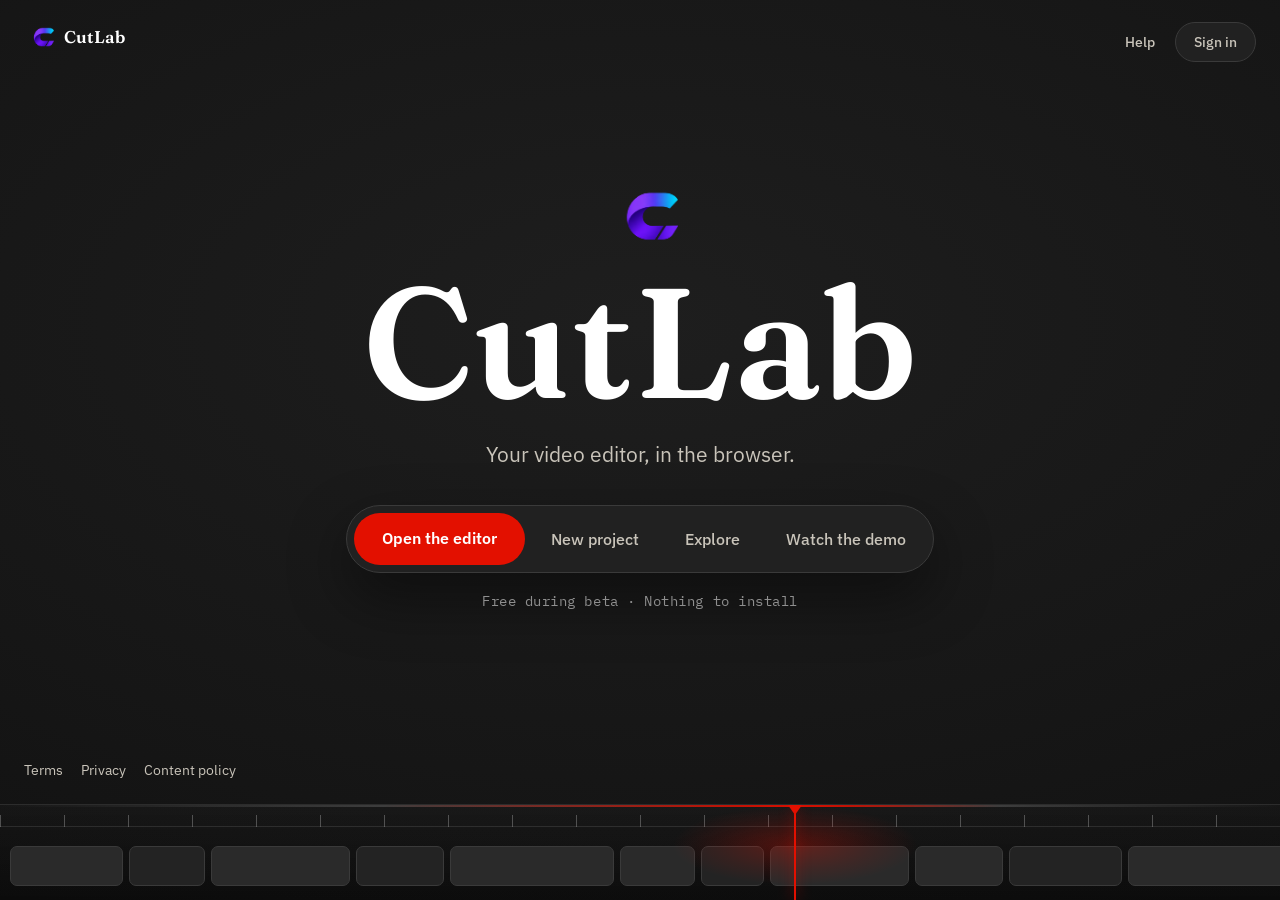
==== commit 0cabde6f: "Explore page behind the start page" ====
--- a/landing/index.html
+++ b/landing/index.html
@@ -32,6 +32,7 @@
   <div class="sp-bar sp-rise" role="group" aria-label="Start">
     <a class="sp-primary" href="../">Open the editor</a>
     <a class="sp-quiet" href="../#new">New project</a>
+    <a class="sp-quiet" href="explore/">Explore</a>
     <button class="sp-quiet" type="button" id="demoOpen">Watch the demo</button>
   </div>
   <p class="sp-sub sp-rise">Free during beta &middot; Nothing to install</p>
--- a/landing/assets/site.css
+++ b/landing/assets/site.css
@@ -5,6 +5,64 @@
    accent: primary buttons, link underlines on hover, small markers —
    never body text. Body #EDEDEA and secondary #B9B9B4 both clear
    WCAG AA on the charcoal ground. */
+
+/* Self-hosted fonts (2026-11-06) — no Google Fonts requests anywhere:
+   the three families live in assets/fonts/ as latin-subset woff2, so
+   the design arrives even on networks where the CDN is unreachable.
+   Only the weights the CSS actually applies are shipped: Fraunces 600
+   (every heading + wordmark), Plex Sans 400/500/600, Plex Mono 400/500.
+   Fraunces 500 and Fraunces italic were in the old CDN request but no
+   rule or page ever used them, so they are not carried over. Plex Sans
+   ships as its variable font (wght axis) in one file, declared per
+   weight exactly as the CDN declared it. Total payload: 93,404 B. */
+@font-face {
+  font-family: "Fraunces";
+  font-style: normal;
+  font-weight: 600;
+  font-display: swap;
+  src: url("fonts/fraunces-600.woff2") format("woff2");
+  unicode-range: U+0000-00FF, U+0131, U+0152-0153, U+02BB-02BC, U+02C6, U+02DA, U+02DC, U+0304, U+0308, U+0329, U+2000-206F, U+20AC, U+2122, U+2191, U+2193, U+2212, U+2215, U+FEFF, U+FFFD;
+}
+@font-face {
+  font-family: "IBM Plex Sans";
+  font-style: normal;
+  font-weight: 400;
+  font-display: swap;
+  src: url("fonts/plex-sans-var.woff2") format("woff2");
+  unicode-range: U+0000-00FF, U+0131, U+0152-0153, U+02BB-02BC, U+02C6, U+02DA, U+02DC, U+0304, U+0308, U+0329, U+2000-206F, U+20AC, U+2122, U+2191, U+2193, U+2212, U+2215, U+FEFF, U+FFFD;
+}
+@font-face {
+  font-family: "IBM Plex Sans";
+  font-style: normal;
+  font-weight: 500;
+  font-display: swap;
+  src: url("fonts/plex-sans-var.woff2") format("woff2");
+  unicode-range: U+0000-00FF, U+0131, U+0152-0153, U+02BB-02BC, U+02C6, U+02DA, U+02DC, U+0304, U+0308, U+0329, U+2000-206F, U+20AC, U+2122, U+2191, U+2193, U+2212, U+2215, U+FEFF, U+FFFD;
+}
+@font-face {
+  font-family: "IBM Plex Sans";
+  font-style: normal;
+  font-weight: 600;
+  font-display: swap;
+  src: url("fonts/plex-sans-var.woff2") format("woff2");
+  unicode-range: U+0000-00FF, U+0131, U+0152-0153, U+02BB-02BC, U+02C6, U+02DA, U+02DC, U+0304, U+0308, U+0329, U+2000-206F, U+20AC, U+2122, U+2191, U+2193, U+2212, U+2215, U+FEFF, U+FFFD;
+}
+@font-face {
+  font-family: "IBM Plex Mono";
+  font-style: normal;
+  font-weight: 400;
+  font-display: swap;
+  src: url("fonts/plex-mono-400.woff2") format("woff2");
+  unicode-range: U+0000-00FF, U+0131, U+0152-0153, U+02BB-02BC, U+02C6, U+02DA, U+02DC, U+0304, U+0308, U+0329, U+2000-206F, U+20AC, U+2122, U+2191, U+2193, U+2212, U+2215, U+FEFF, U+FFFD;
+}
+@font-face {
+  font-family: "IBM Plex Mono";
+  font-style: normal;
+  font-weight: 500;
+  font-display: swap;
+  src: url("fonts/plex-mono-500.woff2") format("woff2");
+  unicode-range: U+0000-00FF, U+0131, U+0152-0153, U+02BB-02BC, U+02C6, U+02DA, U+02DC, U+0304, U+0308, U+0329, U+2000-206F, U+20AC, U+2122, U+2191, U+2193, U+2212, U+2215, U+FEFF, U+FFFD;
+}
 
 :root {
   --bg: #141414;
@@ -133,6 +191,8 @@
 table.facts th { font-family: "IBM Plex Mono", Consolas, monospace; font-size: 13px;
   letter-spacing: 0.08em; text-transform: uppercase; color: var(--muted); font-weight: 500; }
 table.facts td:first-child { font-weight: 600; white-space: nowrap; }
+/* quota/limit figures line up digit-for-digit down the column */
+table.facts td { font-variant-numeric: tabular-nums; }
 
 /* prose pages (help + legal) — readability governs: ~68ch measure,
    generous leading, AA body text on the charcoal ground */
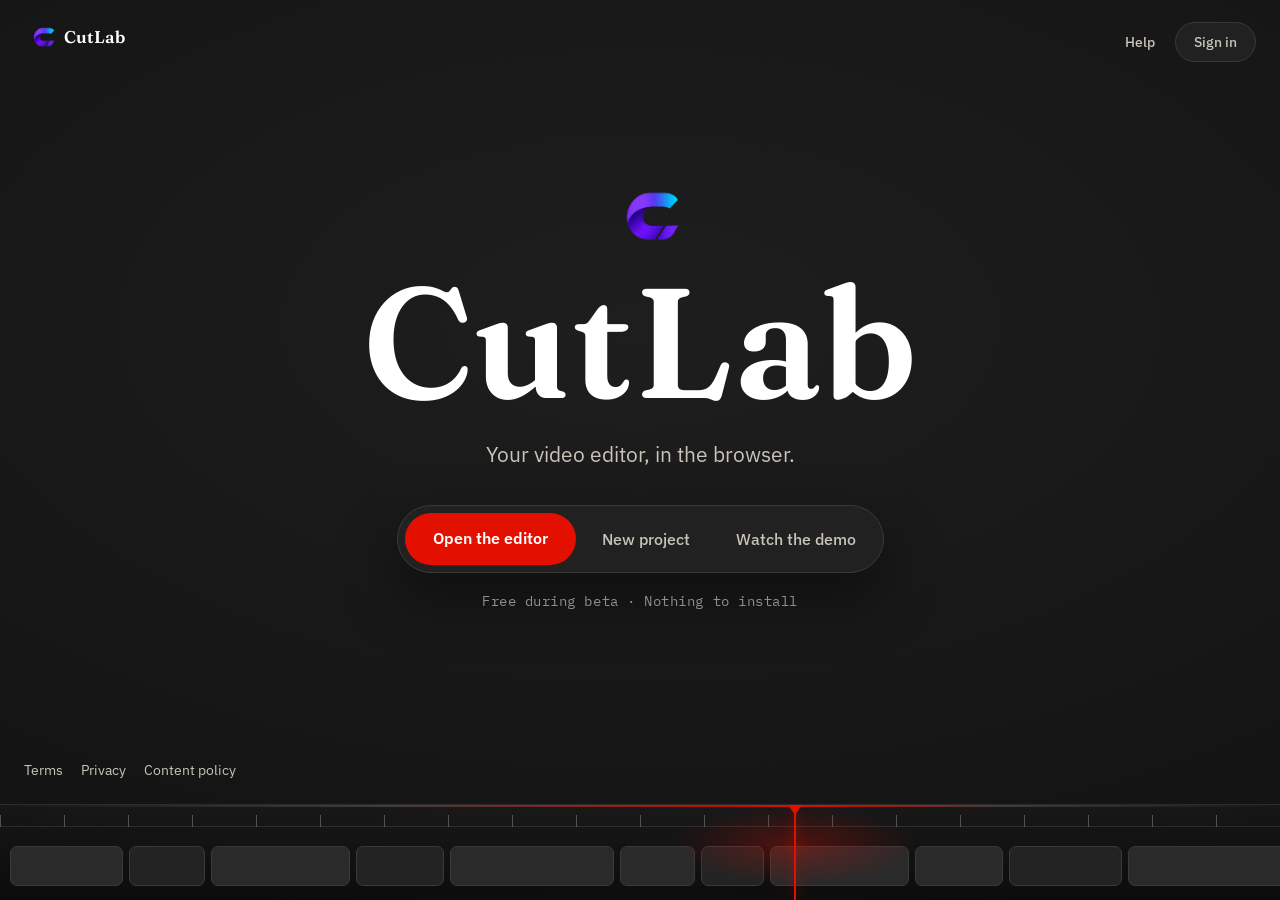
==== commit f8b4582a: "Restore landing to pre-Explore state" ====
--- a/landing/index.html
+++ b/landing/index.html
@@ -32,7 +32,6 @@
   <div class="sp-bar sp-rise" role="group" aria-label="Start">
     <a class="sp-primary" href="../">Open the editor</a>
     <a class="sp-quiet" href="../#new">New project</a>
-    <a class="sp-quiet" href="explore/">Explore</a>
     <button class="sp-quiet" type="button" id="demoOpen">Watch the demo</button>
   </div>
   <p class="sp-sub sp-rise">Free during beta &middot; Nothing to install</p>
--- a/landing/assets/site.css
+++ b/landing/assets/site.css
@@ -451,3 +451,94 @@
   .sp-tr { top: 16px; right: 16px; }
   .sp-glow { width: 220px; }
 }
+
+/* ================================================================
+   EXPLORE PAGE 2026-11-06 — the room behind the start-page door:
+   demo, alternating feature panels with real screenshots, the two
+   render doors, a facts band, an FAQ accordion and a closing CTA.
+   Same charcoal system as the rest of the public surface; Signal
+   Red stays the only accent. Motion: one settle-in per block as it
+   first enters the viewport (fade + 14px rise), gated on
+   html.js-reveal so no-JS still shows everything, and fully off
+   under prefers-reduced-motion.
+   ================================================================ */
+
+.sr-only {
+  position: absolute; width: 1px; height: 1px; margin: -1px;
+  clip-path: inset(50%); overflow: hidden; white-space: nowrap;
+}
+
+/* feature panels — image and text alternate sides, ruled apart */
+.panel {
+  display: grid; grid-template-columns: 1.18fr 1fr; gap: 36px; align-items: center;
+  padding: 40px 0; border-top: 1px solid var(--hairline);
+}
+.panel:first-of-type { margin-top: 12px; }
+.panel figure.shot { margin: 0; }
+.panel.flip .panel-media { order: 2; }
+.panel-text h3 { font-size: 24px; margin: 0 0 10px; }
+.panel-text p { margin: 0; color: var(--secondary); }
+
+/* the two render doors — two large flat blocks, no shadows */
+.doors { display: grid; grid-template-columns: 1fr 1fr; gap: 24px; margin-top: 28px; }
+.door {
+  background: var(--surface); border: 1px solid var(--hairline); border-radius: 10px;
+  padding: 24px 26px;
+}
+.door h3 { margin: 0 0 10px; }
+.door p { color: var(--secondary); margin: 0 0 12px; }
+.door p:last-child { margin-bottom: 0; }
+
+/* facts band — the true beta numbers, digits aligned */
+.facts-band { display: grid; grid-template-columns: repeat(3, 1fr); gap: 24px; }
+.fact-num {
+  display: block; font-family: "Fraunces", Georgia, serif; font-weight: 600;
+  font-size: clamp(32px, 4.2vw, 46px); line-height: 1.05; color: #f5f4f0;
+  font-variant-numeric: tabular-nums; margin-bottom: 8px;
+}
+.fact-label { color: var(--muted); font-size: 15px; }
+
+/* FAQ accordion — closed rows, one red marker, keyboard native */
+.faq-item { border-bottom: 1px solid var(--hairline); }
+.faq-item:first-of-type { border-top: 1px solid var(--hairline); }
+.faq-head { margin: 0; font-family: inherit; }
+.faq-q {
+  position: relative; display: block; width: 100%; text-align: left;
+  background: none; border: none; cursor: pointer; font: inherit;
+  font-weight: 600; font-size: 17.5px; color: var(--ink);
+  padding: 18px 40px 18px 0;
+}
+.faq-q::after {
+  content: "+"; position: absolute; right: 6px; top: 50%;
+  transform: translateY(-50%); font-weight: 400; font-size: 22px; color: var(--accent);
+  transition: transform 0.18s ease;
+}
+.faq-q[aria-expanded="true"]::after { transform: translateY(-50%) rotate(45deg); }
+.faq-q:hover { color: #fff; }
+.faq-a p { color: var(--secondary); max-width: 44em; margin: 0 0 20px; }
+
+/* closing CTA */
+section.close { text-align: center; }
+section.close h2 { font-size: clamp(30px, 4.6vw, 46px); margin-bottom: 22px; }
+section.close .cta-note { margin-top: 14px; }
+
+/* reveal-once settle-in */
+@media (prefers-reduced-motion: no-preference) {
+  html.js-reveal .reveal {
+    opacity: 0; transform: translateY(14px);
+    transition: opacity 0.7s ease, transform 0.7s cubic-bezier(0.22, 0.8, 0.3, 1);
+  }
+  html.js-reveal .reveal.in { opacity: 1; transform: none; }
+}
+
+@media (max-width: 720px) {
+  .panel { grid-template-columns: 1fr; gap: 18px; padding: 30px 0; }
+  .panel.flip .panel-media { order: 0; }
+  .doors { grid-template-columns: 1fr; }
+  .facts-band { grid-template-columns: 1fr; gap: 18px; }
+  .faq-q { font-size: 16.5px; }
+}
+
+@media (prefers-reduced-motion: reduce) {
+  .faq-q::after { transition: none; }
+}
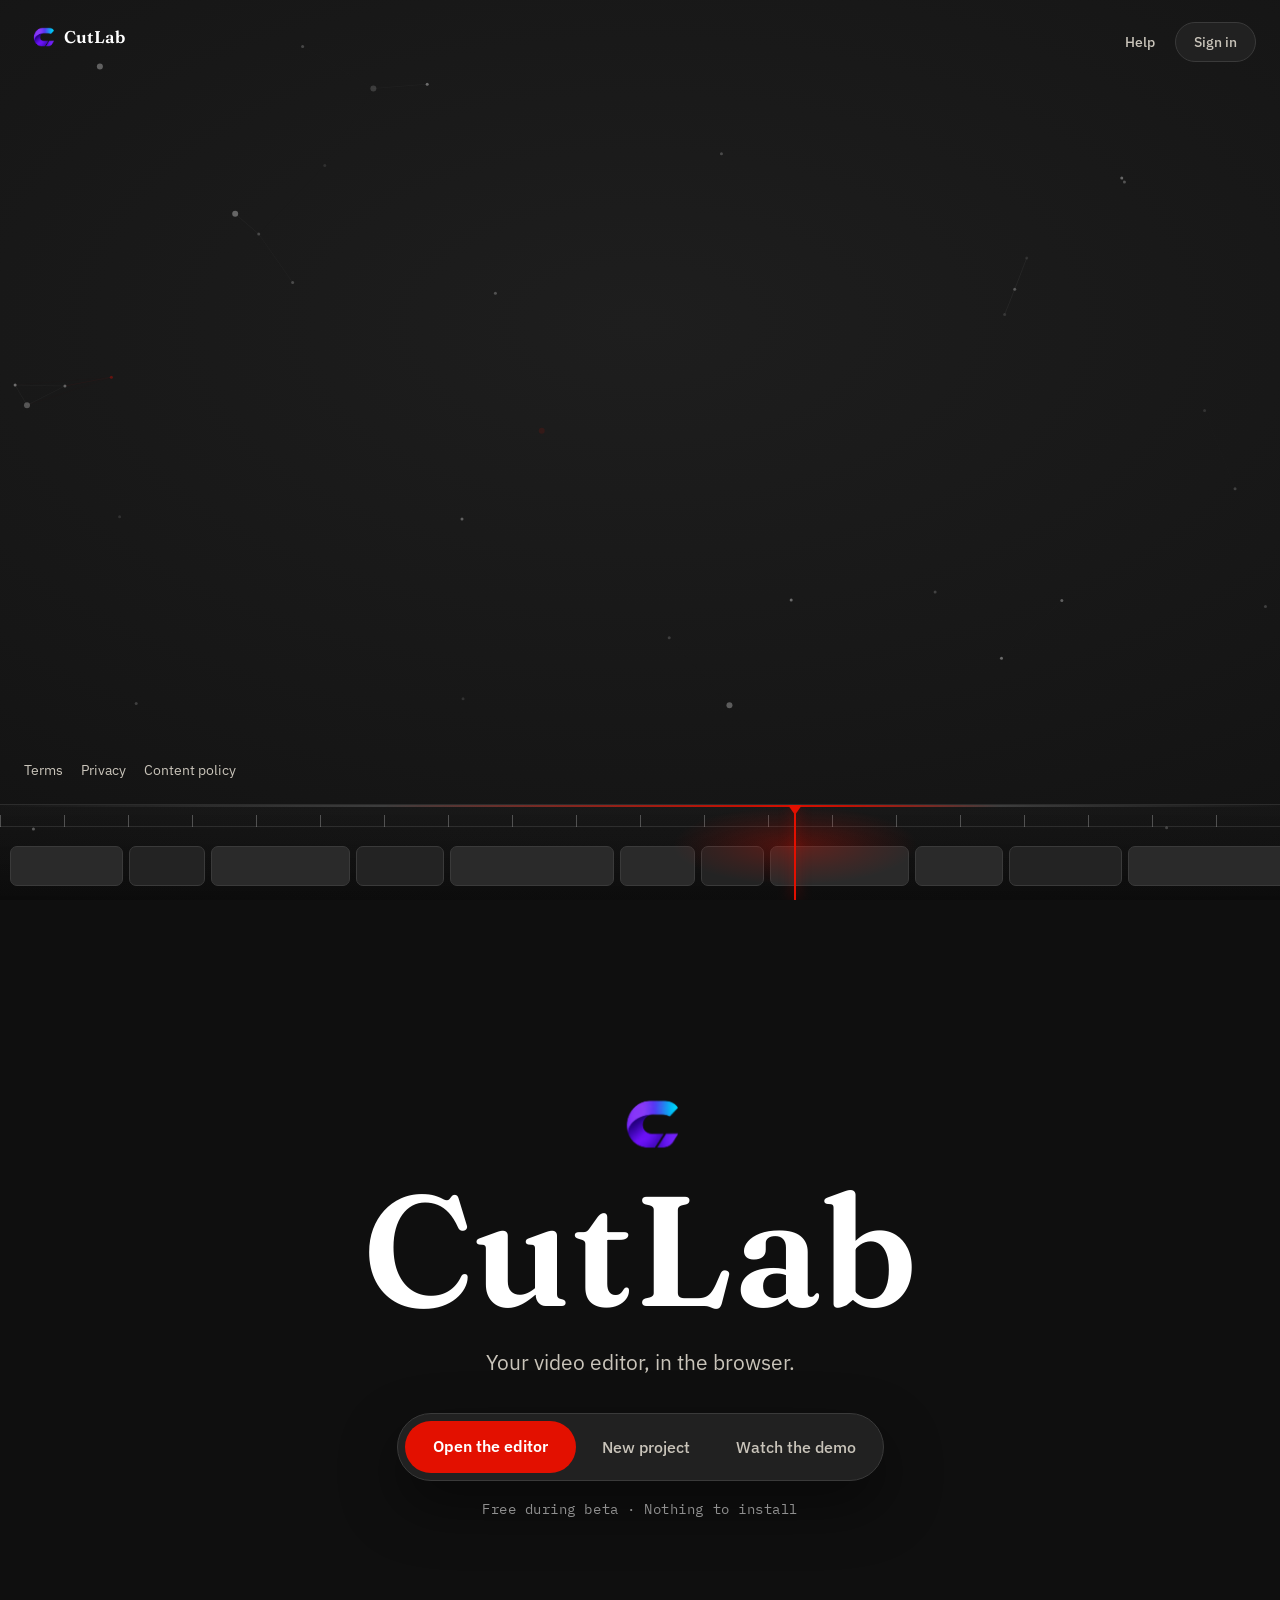
==== commit 92cff09b: "Adopt remake UI kit: glass modals, segmented toggle, constellation backdrop; back-nav + overflow fix" ====
--- a/landing/index.html
+++ b/landing/index.html
@@ -10,6 +10,12 @@
 <link rel="stylesheet" href="assets/site.css">
 </head>
 <body class="startpage">
+
+<!-- UI ADOPTION 2026-11-06: the constellation field (drifting silver
+     keyframe dots, faint connecting lines, sparse Signal Red dots)
+     behind the brand. Painted by the script at the foot — deferred,
+     reduced-motion gets one static frame, hidden tabs pause it. -->
+<canvas id="sp-field" aria-hidden="true"></canvas>
 
 <!-- Start page: one viewport, no scroll. Corners minimal, centre is the
      brand on its action bar, and the base is a lit timeline horizon. -->
@@ -25,7 +31,7 @@
 </nav>
 
 <main class="sp-centre">
-  <img class="sp-mark sp-rise" src="assets/logo-mark.png" alt="CutLab logo" width="76" height="76">
+  <span class="sp-mark-wrap sp-rise"><span class="sp-halo" aria-hidden="true"></span><img class="sp-mark" src="assets/logo-mark.png" alt="CutLab logo" width="76" height="76"></span>
   <h1 class="sp-word sp-rise">CutLab</h1>
   <p class="sp-line sp-rise">Your video editor, in the browser.</p>
 
@@ -99,5 +105,90 @@
 })();
 </script>
 
+<script>
+/* Constellation backdrop — values studied from the remake's
+ * InteractiveBackdrop, restrained for our start page (slower drift,
+ * no cursor beam or scan lines): silver dots, links under 110px,
+ * ~12% Signal Red. Starts after load (zero first-paint cost),
+ * pauses in hidden tabs, one static frame under reduced motion. */
+(function () {
+  var canvas = document.getElementById('sp-field');
+  if (!canvas || !canvas.getContext) return;
+  var ctx = canvas.getContext('2d');
+  if (!ctx) return;
+  var reduced = window.matchMedia('(prefers-reduced-motion: reduce)').matches;
+  var W = 0, H = 0, dots = [], raf = 0, running = false;
+
+  function seed() {
+    var count = Math.min(46, Math.floor(W / 34));
+    dots = [];
+    for (var i = 0; i < count; i++) {
+      dots.push({
+        x: Math.random() * W, y: Math.random() * H,
+        vx: (Math.random() - 0.5) * 0.44, vy: (Math.random() - 0.5) * 0.44,
+        size: Math.random() < 0.15 ? 3 : 1.5,
+        alpha: Math.random() * 0.32 + 0.1,
+        red: Math.random() < 0.12
+      });
+    }
+  }
+  function draw() {
+    ctx.clearRect(0, 0, W, H);
+    for (var i = 0; i < dots.length; i++) {
+      var p = dots[i];
+      ctx.beginPath();
+      ctx.arc(p.x, p.y, p.size, 0, Math.PI * 2);
+      ctx.fillStyle = p.red ? 'rgba(227,16,0,' + p.alpha + ')' : 'rgba(236,236,236,' + p.alpha + ')';
+      ctx.fill();
+      for (var j = i + 1; j < dots.length; j++) {
+        var q = dots[j], dx = p.x - q.x, dy = p.y - q.y;
+        var d = Math.sqrt(dx * dx + dy * dy);
+        if (d < 110) {
+          ctx.beginPath();
+          ctx.moveTo(p.x, p.y);
+          ctx.lineTo(q.x, q.y);
+          ctx.strokeStyle = (p.red || q.red)
+            ? 'rgba(227,16,0,' + (0.12 * (1 - d / 110)) + ')'
+            : 'rgba(168,168,168,' + (0.1 * (1 - d / 110)) + ')';
+          ctx.lineWidth = 0.75;
+          ctx.stroke();
+        }
+      }
+    }
+  }
+  function step() {
+    for (var i = 0; i < dots.length; i++) {
+      var p = dots[i];
+      p.x += p.vx; p.y += p.vy;
+      if (p.x < 0) p.x = W; if (p.x > W) p.x = 0;
+      if (p.y < 0) p.y = H; if (p.y > H) p.y = 0;
+    }
+    draw();
+    raf = requestAnimationFrame(step);
+  }
+  function start() { if (!running && !reduced) { running = true; raf = requestAnimationFrame(step); } }
+  function stop() { running = false; cancelAnimationFrame(raf); }
+  function resize() {
+    var dpr = Math.min(window.devicePixelRatio || 1, 1.5);
+    W = window.innerWidth; H = window.innerHeight;
+    canvas.width = Math.round(W * dpr); canvas.height = Math.round(H * dpr);
+    ctx.setTransform(dpr, 0, 0, dpr, 0, 0);
+    seed(); draw();
+  }
+  var resizeTimer = 0;
+  window.addEventListener('resize', function () {
+    clearTimeout(resizeTimer);
+    resizeTimer = setTimeout(resize, 160);
+  });
+  document.addEventListener('visibilitychange', function () {
+    if (document.hidden) stop(); else start();
+  });
+
+  function init() { resize(); if (reduced) draw(); else start(); }
+  if (document.readyState === 'complete') init();
+  else window.addEventListener('load', init);
+})();
+</script>
+
 </body>
 </html>
--- a/landing/assets/site.css
+++ b/landing/assets/site.css
@@ -452,93 +452,3 @@
   .sp-glow { width: 220px; }
 }
 
-/* ================================================================
-   EXPLORE PAGE 2026-11-06 — the room behind the start-page door:
-   demo, alternating feature panels with real screenshots, the two
-   render doors, a facts band, an FAQ accordion and a closing CTA.
-   Same charcoal system as the rest of the public surface; Signal
-   Red stays the only accent. Motion: one settle-in per block as it
-   first enters the viewport (fade + 14px rise), gated on
-   html.js-reveal so no-JS still shows everything, and fully off
-   under prefers-reduced-motion.
-   ================================================================ */
-
-.sr-only {
-  position: absolute; width: 1px; height: 1px; margin: -1px;
-  clip-path: inset(50%); overflow: hidden; white-space: nowrap;
-}
-
-/* feature panels — image and text alternate sides, ruled apart */
-.panel {
-  display: grid; grid-template-columns: 1.18fr 1fr; gap: 36px; align-items: center;
-  padding: 40px 0; border-top: 1px solid var(--hairline);
-}
-.panel:first-of-type { margin-top: 12px; }
-.panel figure.shot { margin: 0; }
-.panel.flip .panel-media { order: 2; }
-.panel-text h3 { font-size: 24px; margin: 0 0 10px; }
-.panel-text p { margin: 0; color: var(--secondary); }
-
-/* the two render doors — two large flat blocks, no shadows */
-.doors { display: grid; grid-template-columns: 1fr 1fr; gap: 24px; margin-top: 28px; }
-.door {
-  background: var(--surface); border: 1px solid var(--hairline); border-radius: 10px;
-  padding: 24px 26px;
-}
-.door h3 { margin: 0 0 10px; }
-.door p { color: var(--secondary); margin: 0 0 12px; }
-.door p:last-child { margin-bottom: 0; }
-
-/* facts band — the true beta numbers, digits aligned */
-.facts-band { display: grid; grid-template-columns: repeat(3, 1fr); gap: 24px; }
-.fact-num {
-  display: block; font-family: "Fraunces", Georgia, serif; font-weight: 600;
-  font-size: clamp(32px, 4.2vw, 46px); line-height: 1.05; color: #f5f4f0;
-  font-variant-numeric: tabular-nums; margin-bottom: 8px;
-}
-.fact-label { color: var(--muted); font-size: 15px; }
-
-/* FAQ accordion — closed rows, one red marker, keyboard native */
-.faq-item { border-bottom: 1px solid var(--hairline); }
-.faq-item:first-of-type { border-top: 1px solid var(--hairline); }
-.faq-head { margin: 0; font-family: inherit; }
-.faq-q {
-  position: relative; display: block; width: 100%; text-align: left;
-  background: none; border: none; cursor: pointer; font: inherit;
-  font-weight: 600; font-size: 17.5px; color: var(--ink);
-  padding: 18px 40px 18px 0;
-}
-.faq-q::after {
-  content: "+"; position: absolute; right: 6px; top: 50%;
-  transform: translateY(-50%); font-weight: 400; font-size: 22px; color: var(--accent);
-  transition: transform 0.18s ease;
-}
-.faq-q[aria-expanded="true"]::after { transform: translateY(-50%) rotate(45deg); }
-.faq-q:hover { color: #fff; }
-.faq-a p { color: var(--secondary); max-width: 44em; margin: 0 0 20px; }
-
-/* closing CTA */
-section.close { text-align: center; }
-section.close h2 { font-size: clamp(30px, 4.6vw, 46px); margin-bottom: 22px; }
-section.close .cta-note { margin-top: 14px; }
-
-/* reveal-once settle-in */
-@media (prefers-reduced-motion: no-preference) {
-  html.js-reveal .reveal {
-    opacity: 0; transform: translateY(14px);
-    transition: opacity 0.7s ease, transform 0.7s cubic-bezier(0.22, 0.8, 0.3, 1);
-  }
-  html.js-reveal .reveal.in { opacity: 1; transform: none; }
-}
-
-@media (max-width: 720px) {
-  .panel { grid-template-columns: 1fr; gap: 18px; padding: 30px 0; }
-  .panel.flip .panel-media { order: 0; }
-  .doors { grid-template-columns: 1fr; }
-  .facts-band { grid-template-columns: 1fr; gap: 18px; }
-  .faq-q { font-size: 16.5px; }
-}
-
-@media (prefers-reduced-motion: reduce) {
-  .faq-q::after { transition: none; }
-}
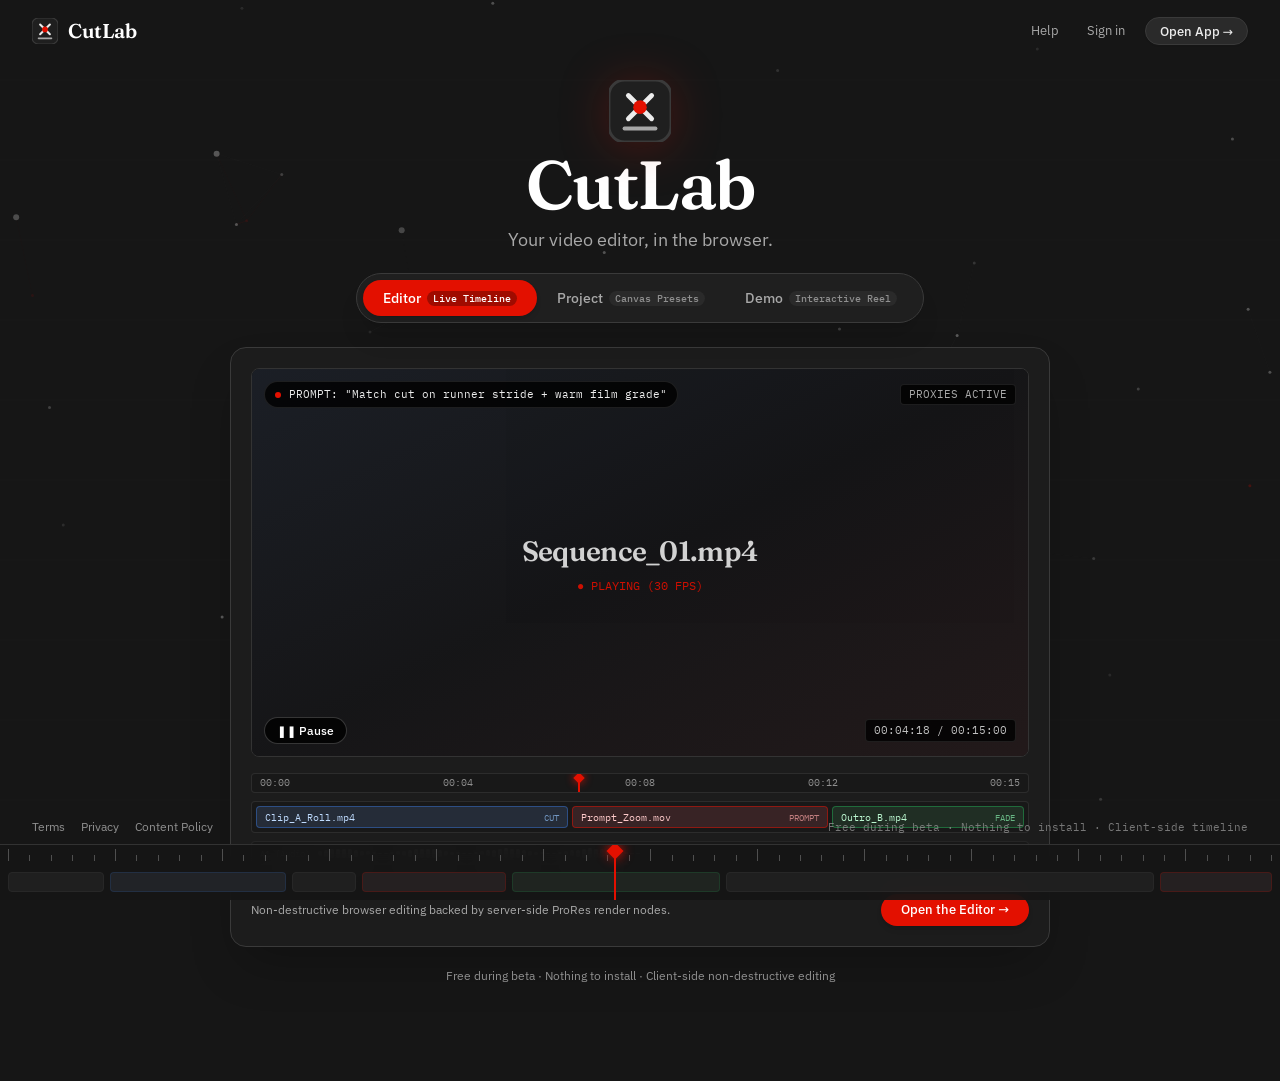
==== commit 68a819ac: "Landing: full adaptation of the remake (interactive backdrop, toggle previews)" ====
--- a/landing/index.html
+++ b/landing/index.html
@@ -1,194 +1,17 @@
-<!DOCTYPE html>
+<!doctype html>
 <html lang="en">
-<head>
-<meta charset="utf-8">
-<meta name="viewport" content="width=device-width, initial-scale=1">
-<title>CutLab — your video editor, in the browser</title>
-<meta name="description" content="CutLab is a timeline video editor that runs in your browser. Editing stays light on your machine; proxies, analysis and final renders run on the CutLab server or on your own Muse. Free during beta.">
-<link rel="icon" href="assets/logo-mark.png">
-<link rel="preload" href="assets/fonts/fraunces-600.woff2" as="font" type="font/woff2" crossorigin>
-<link rel="stylesheet" href="assets/site.css">
-</head>
-<body class="startpage">
-
-<!-- UI ADOPTION 2026-11-06: the constellation field (drifting silver
-     keyframe dots, faint connecting lines, sparse Signal Red dots)
-     behind the brand. Painted by the script at the foot — deferred,
-     reduced-motion gets one static frame, hidden tabs pause it. -->
-<canvas id="sp-field" aria-hidden="true"></canvas>
-
-<!-- Start page: one viewport, no scroll. Corners minimal, centre is the
-     brand on its action bar, and the base is a lit timeline horizon. -->
-
-<div class="sp-corner sp-tl sp-rise">
-  <img src="assets/logo-mark.png" alt="CutLab logo">
-  <span>CutLab</span>
-</div>
-
-<nav class="sp-corner sp-tr sp-rise" aria-label="Main">
-  <a href="help/">Help</a>
-  <a class="sp-signin" href="../">Sign in</a>
-</nav>
-
-<main class="sp-centre">
-  <span class="sp-mark-wrap sp-rise"><span class="sp-halo" aria-hidden="true"></span><img class="sp-mark" src="assets/logo-mark.png" alt="CutLab logo" width="76" height="76"></span>
-  <h1 class="sp-word sp-rise">CutLab</h1>
-  <p class="sp-line sp-rise">Your video editor, in the browser.</p>
-
-  <div class="sp-bar sp-rise" role="group" aria-label="Start">
-    <a class="sp-primary" href="../">Open the editor</a>
-    <a class="sp-quiet" href="../#new">New project</a>
-    <button class="sp-quiet" type="button" id="demoOpen">Watch the demo</button>
-  </div>
-  <p class="sp-sub sp-rise">Free during beta &middot; Nothing to install</p>
-</main>
-
-<div class="sp-corner sp-bl sp-rise">
-  <nav aria-label="Legal">
-    <a href="legal/terms.html">Terms</a>
-    <a href="legal/privacy.html">Privacy</a>
-    <a href="legal/content-policy.html">Content policy</a>
-  </nav>
-</div>
-
-
-<!-- THE BASE: a timeline horizon. Ruler ticks and clip blocks run the full
-     width; the light concentrates at one Signal Red playhead. -->
-<div class="sp-base" aria-hidden="true">
-  <div class="sp-horizon"></div>
-  <div class="sp-ruler"></div>
-  <div class="sp-clips">
-    <span class="k w1"></span><span class="k w2 alt"></span><span class="k w3"></span>
-    <span class="k w4 alt"></span><span class="k w5"></span><span class="k w2"></span>
-    <span class="k w6 alt"></span><span class="k w3"></span><span class="k w4"></span>
-    <span class="k w1 alt"></span><span class="k w5"></span><span class="k w3 alt"></span>
-  </div>
-  <div class="sp-playhead"><span class="sp-glow"></span></div>
-</div>
-
-<!-- Demo overlay player (scroll-free) -->
-<div class="sp-modal" id="demoModal" hidden role="dialog" aria-modal="true" aria-label="CutLab demo video">
-  <div class="sp-modal-card">
-    <button class="sp-modal-close" type="button" id="demoClose" aria-label="Close demo">&times;</button>
-    <video id="demoVideo" controls preload="none" poster="assets/demo-poster.jpg" width="1920" height="1080">
-      <source src="assets/demo.mp4" type="video/mp4">
-    </video>
-    <p>The editor as it ships today &mdash; 52 seconds, narrated. A real project, a prompt edit, a server render.</p>
-  </div>
-</div>
-
-<script>
-(function () {
-  var modal = document.getElementById('demoModal');
-  var openBtn = document.getElementById('demoOpen');
-  var closeBtn = document.getElementById('demoClose');
-  var video = document.getElementById('demoVideo');
-  if (!modal || !openBtn || !closeBtn || !video) return;
-
-  function open() {
-    modal.hidden = false;
-    closeBtn.focus();
-    var p = video.play();
-    if (p && p.catch) p.catch(function () { /* user can press play */ });
-  }
-  function close() {
-    video.pause();
-    modal.hidden = true;
-    openBtn.focus();
-  }
-  openBtn.addEventListener('click', open);
-  closeBtn.addEventListener('click', close);
-  modal.addEventListener('click', function (e) { if (e.target === modal) close(); });
-  document.addEventListener('keydown', function (e) {
-    if (e.key === 'Escape' && !modal.hidden) close();
-  });
-})();
-</script>
-
-<script>
-/* Constellation backdrop — values studied from the remake's
- * InteractiveBackdrop, restrained for our start page (slower drift,
- * no cursor beam or scan lines): silver dots, links under 110px,
- * ~12% Signal Red. Starts after load (zero first-paint cost),
- * pauses in hidden tabs, one static frame under reduced motion. */
-(function () {
-  var canvas = document.getElementById('sp-field');
-  if (!canvas || !canvas.getContext) return;
-  var ctx = canvas.getContext('2d');
-  if (!ctx) return;
-  var reduced = window.matchMedia('(prefers-reduced-motion: reduce)').matches;
-  var W = 0, H = 0, dots = [], raf = 0, running = false;
-
-  function seed() {
-    var count = Math.min(46, Math.floor(W / 34));
-    dots = [];
-    for (var i = 0; i < count; i++) {
-      dots.push({
-        x: Math.random() * W, y: Math.random() * H,
-        vx: (Math.random() - 0.5) * 0.44, vy: (Math.random() - 0.5) * 0.44,
-        size: Math.random() < 0.15 ? 3 : 1.5,
-        alpha: Math.random() * 0.32 + 0.1,
-        red: Math.random() < 0.12
-      });
-    }
-  }
-  function draw() {
-    ctx.clearRect(0, 0, W, H);
-    for (var i = 0; i < dots.length; i++) {
-      var p = dots[i];
-      ctx.beginPath();
-      ctx.arc(p.x, p.y, p.size, 0, Math.PI * 2);
-      ctx.fillStyle = p.red ? 'rgba(227,16,0,' + p.alpha + ')' : 'rgba(236,236,236,' + p.alpha + ')';
-      ctx.fill();
-      for (var j = i + 1; j < dots.length; j++) {
-        var q = dots[j], dx = p.x - q.x, dy = p.y - q.y;
-        var d = Math.sqrt(dx * dx + dy * dy);
-        if (d < 110) {
-          ctx.beginPath();
-          ctx.moveTo(p.x, p.y);
-          ctx.lineTo(q.x, q.y);
-          ctx.strokeStyle = (p.red || q.red)
-            ? 'rgba(227,16,0,' + (0.12 * (1 - d / 110)) + ')'
-            : 'rgba(168,168,168,' + (0.1 * (1 - d / 110)) + ')';
-          ctx.lineWidth = 0.75;
-          ctx.stroke();
-        }
-      }
-    }
-  }
-  function step() {
-    for (var i = 0; i < dots.length; i++) {
-      var p = dots[i];
-      p.x += p.vx; p.y += p.vy;
-      if (p.x < 0) p.x = W; if (p.x > W) p.x = 0;
-      if (p.y < 0) p.y = H; if (p.y > H) p.y = 0;
-    }
-    draw();
-    raf = requestAnimationFrame(step);
-  }
-  function start() { if (!running && !reduced) { running = true; raf = requestAnimationFrame(step); } }
-  function stop() { running = false; cancelAnimationFrame(raf); }
-  function resize() {
-    var dpr = Math.min(window.devicePixelRatio || 1, 1.5);
-    W = window.innerWidth; H = window.innerHeight;
-    canvas.width = Math.round(W * dpr); canvas.height = Math.round(H * dpr);
-    ctx.setTransform(dpr, 0, 0, dpr, 0, 0);
-    seed(); draw();
-  }
-  var resizeTimer = 0;
-  window.addEventListener('resize', function () {
-    clearTimeout(resizeTimer);
-    resizeTimer = setTimeout(resize, 160);
-  });
-  document.addEventListener('visibilitychange', function () {
-    if (document.hidden) stop(); else start();
-  });
-
-  function init() { resize(); if (reduced) draw(); else start(); }
-  if (document.readyState === 'complete') init();
-  else window.addEventListener('load', init);
-})();
-</script>
-
-</body>
+  <head>
+    <meta charset="UTF-8" />
+    <meta name="viewport" content="width=device-width, initial-scale=1.0" />
+    <title>CutLab — Prompt-First Video Editor</title>
+    <meta name="description" content="CutLab is a timeline video editor that runs in your browser. Free during beta — nothing to install." />
+    <link rel="icon" href="assets/logo-mark.png" />
+    <!-- Fonts are self-hosted (@font-face in the built CSS, files in
+         assets/fonts/) — no Google Fonts requests. -->
+    <script type="module" crossorigin src="assets/landing.js"></script>
+    <link rel="stylesheet" crossorigin href="assets/landing.css">
+  </head>
+  <body class="bg-background text-moonlit selection:bg-accent selection:text-white antialiased overflow-hidden">
+    <div id="root"></div>
+  </body>
 </html>
--- a/landing/assets/landing.css
+++ b/landing/assets/landing.css
@@ -0,0 +1 @@
+@font-face{font-family:Fraunces;font-style:normal;font-weight:500 700;font-display:swap;src:url(fonts/fraunces-600.woff2) format("woff2");unicode-range:U+0000-00FF,U+0131,U+0152-0153,U+02BB-02BC,U+02C6,U+02DA,U+02DC,U+0304,U+0308,U+0329,U+2000-206F,U+20AC,U+2122,U+2191,U+2193,U+2212,U+2215,U+FEFF,U+FFFD}@font-face{font-family:IBM Plex Sans;font-style:normal;font-weight:400;font-display:swap;src:url(fonts/plex-sans-var.woff2) format("woff2");unicode-range:U+0000-00FF,U+0131,U+0152-0153,U+02BB-02BC,U+02C6,U+02DA,U+02DC,U+0304,U+0308,U+0329,U+2000-206F,U+20AC,U+2122,U+2191,U+2193,U+2212,U+2215,U+FEFF,U+FFFD}@font-face{font-family:IBM Plex Sans;font-style:normal;font-weight:500;font-display:swap;src:url(fonts/plex-sans-var.woff2) format("woff2");unicode-range:U+0000-00FF,U+0131,U+0152-0153,U+02BB-02BC,U+02C6,U+02DA,U+02DC,U+0304,U+0308,U+0329,U+2000-206F,U+20AC,U+2122,U+2191,U+2193,U+2212,U+2215,U+FEFF,U+FFFD}@font-face{font-family:IBM Plex Sans;font-style:normal;font-weight:600;font-display:swap;src:url(fonts/plex-sans-var.woff2) format("woff2");unicode-range:U+0000-00FF,U+0131,U+0152-0153,U+02BB-02BC,U+02C6,U+02DA,U+02DC,U+0304,U+0308,U+0329,U+2000-206F,U+20AC,U+2122,U+2191,U+2193,U+2212,U+2215,U+FEFF,U+FFFD}@font-face{font-family:IBM Plex Mono;font-style:normal;font-weight:400;font-display:swap;src:url(fonts/plex-mono-400.woff2) format("woff2");unicode-range:U+0000-00FF,U+0131,U+0152-0153,U+02BB-02BC,U+02C6,U+02DA,U+02DC,U+0304,U+0308,U+0329,U+2000-206F,U+20AC,U+2122,U+2191,U+2193,U+2212,U+2215,U+FEFF,U+FFFD}@font-face{font-family:IBM Plex Mono;font-style:normal;font-weight:500;font-display:swap;src:url(fonts/plex-mono-500.woff2) format("woff2");unicode-range:U+0000-00FF,U+0131,U+0152-0153,U+02BB-02BC,U+02C6,U+02DA,U+02DC,U+0304,U+0308,U+0329,U+2000-206F,U+20AC,U+2122,U+2191,U+2193,U+2212,U+2215,U+FEFF,U+FFFD}*,:before,:after{--tw-border-spacing-x: 0;--tw-border-spacing-y: 0;--tw-translate-x: 0;--tw-translate-y: 0;--tw-rotate: 0;--tw-skew-x: 0;--tw-skew-y: 0;--tw-scale-x: 1;--tw-scale-y: 1;--tw-pan-x: ;--tw-pan-y: ;--tw-pinch-zoom: ;--tw-scroll-snap-strictness: proximity;--tw-gradient-from-position: ;--tw-gradient-via-position: ;--tw-gradient-to-position: ;--tw-ordinal: ;--tw-slashed-zero: ;--tw-numeric-figure: ;--tw-numeric-spacing: ;--tw-numeric-fraction: ;--tw-ring-inset: ;--tw-ring-offset-width: 0px;--tw-ring-offset-color: #fff;--tw-ring-color: rgb(59 130 246 / .5);--tw-ring-offset-shadow: 0 0 #0000;--tw-ring-shadow: 0 0 #0000;--tw-shadow: 0 0 #0000;--tw-shadow-colored: 0 0 #0000;--tw-blur: ;--tw-brightness: ;--tw-contrast: ;--tw-grayscale: ;--tw-hue-rotate: ;--tw-invert: ;--tw-saturate: ;--tw-sepia: ;--tw-drop-shadow: ;--tw-backdrop-blur: ;--tw-backdrop-brightness: ;--tw-backdrop-contrast: ;--tw-backdrop-grayscale: ;--tw-backdrop-hue-rotate: ;--tw-backdrop-invert: ;--tw-backdrop-opacity: ;--tw-backdrop-saturate: ;--tw-backdrop-sepia: ;--tw-contain-size: ;--tw-contain-layout: ;--tw-contain-paint: ;--tw-contain-style: }::backdrop{--tw-border-spacing-x: 0;--tw-border-spacing-y: 0;--tw-translate-x: 0;--tw-translate-y: 0;--tw-rotate: 0;--tw-skew-x: 0;--tw-skew-y: 0;--tw-scale-x: 1;--tw-scale-y: 1;--tw-pan-x: ;--tw-pan-y: ;--tw-pinch-zoom: ;--tw-scroll-snap-strictness: proximity;--tw-gradient-from-position: ;--tw-gradient-via-position: ;--tw-gradient-to-position: ;--tw-ordinal: ;--tw-slashed-zero: ;--tw-numeric-figure: ;--tw-numeric-spacing: ;--tw-numeric-fraction: ;--tw-ring-inset: ;--tw-ring-offset-width: 0px;--tw-ring-offset-color: #fff;--tw-ring-color: rgb(59 130 246 / .5);--tw-ring-offset-shadow: 0 0 #0000;--tw-ring-shadow: 0 0 #0000;--tw-shadow: 0 0 #0000;--tw-shadow-colored: 0 0 #0000;--tw-blur: ;--tw-brightness: ;--tw-contrast: ;--tw-grayscale: ;--tw-hue-rotate: ;--tw-invert: ;--tw-saturate: ;--tw-sepia: ;--tw-drop-shadow: ;--tw-backdrop-blur: ;--tw-backdrop-brightness: ;--tw-backdrop-contrast: ;--tw-backdrop-grayscale: ;--tw-backdrop-hue-rotate: ;--tw-backdrop-invert: ;--tw-backdrop-opacity: ;--tw-backdrop-saturate: ;--tw-backdrop-sepia: ;--tw-contain-size: ;--tw-contain-layout: ;--tw-contain-paint: ;--tw-contain-style: }*,:before,:after{box-sizing:border-box;border-width:0;border-style:solid;border-color:#e5e7eb}:before,:after{--tw-content: ""}html,:host{line-height:1.5;-webkit-text-size-adjust:100%;-moz-tab-size:4;-o-tab-size:4;tab-size:4;font-family:IBM Plex Sans,system-ui,-apple-system,BlinkMacSystemFont,Segoe UI,Roboto,sans-serif;font-feature-settings:normal;font-variation-settings:normal;-webkit-tap-highlight-color:transparent}body{margin:0;line-height:inherit}hr{height:0;color:inherit;border-top-width:1px}abbr:where([title]){-webkit-text-decoration:underline dotted;text-decoration:underline dotted}h1,h2,h3,h4,h5,h6{font-size:inherit;font-weight:inherit}a{color:inherit;text-decoration:inherit}b,strong{font-weight:bolder}code,kbd,samp,pre{font-family:IBM Plex Mono,ui-monospace,SFMono-Regular,Menlo,Monaco,Consolas,monospace;font-feature-settings:normal;font-variation-settings:normal;font-size:1em}small{font-size:80%}sub,sup{font-size:75%;line-height:0;position:relative;vertical-align:baseline}sub{bottom:-.25em}sup{top:-.5em}table{text-indent:0;border-color:inherit;border-collapse:collapse}button,input,optgroup,select,textarea{font-family:inherit;font-feature-settings:inherit;font-variation-settings:inherit;font-size:100%;font-weight:inherit;line-height:inherit;letter-spacing:inherit;color:inherit;margin:0;padding:0}button,select{text-transform:none}button,input:where([type=button]),input:where([type=reset]),input:where([type=submit]){-webkit-appearance:button;background-color:transparent;background-image:none}:-moz-focusring{outline:auto}:-moz-ui-invalid{box-shadow:none}progress{vertical-align:baseline}::-webkit-inner-spin-button,::-webkit-outer-spin-button{height:auto}[type=search]{-webkit-appearance:textfield;outline-offset:-2px}::-webkit-search-decoration{-webkit-appearance:none}::-webkit-file-upload-button{-webkit-appearance:button;font:inherit}summary{display:list-item}blockquote,dl,dd,h1,h2,h3,h4,h5,h6,hr,figure,p,pre{margin:0}fieldset{margin:0;padding:0}legend{padding:0}ol,ul,menu{list-style:none;margin:0;padding:0}dialog{padding:0}textarea{resize:vertical}input::-moz-placeholder,textarea::-moz-placeholder{opacity:1;color:#9ca3af}input::placeholder,textarea::placeholder{opacity:1;color:#9ca3af}button,[role=button]{cursor:pointer}:disabled{cursor:default}img,svg,video,canvas,audio,iframe,embed,object{display:block;vertical-align:middle}img,video{max-width:100%;height:auto}[hidden]:where(:not([hidden=until-found])){display:none}*{border-color:#3a3a3a}body{background-color:#161616;color:#ececec;font-feature-settings:"cv02","cv03","cv04","cv11"}:focus-visible{outline:2px solid #e31000;outline-offset:2px}.pointer-events-none{pointer-events:none}.static{position:static}.fixed{position:fixed}.absolute{position:absolute}.relative{position:relative}.inset-0{top:0;right:0;bottom:0;left:0}.bottom-0{bottom:0}.bottom-1{bottom:.25rem}.bottom-14{bottom:3.5rem}.left-0{left:0}.left-2{left:.5rem}.right-0{right:0}.right-2{right:.5rem}.top-0{top:0}.z-0{z-index:0}.z-10{z-index:10}.z-20{z-index:20}.z-30{z-index:30}.mx-auto{margin-left:auto;margin-right:auto}.mb-2{margin-bottom:.5rem}.mb-6{margin-bottom:1.5rem}.mt-4{margin-top:1rem}.mt-5{margin-top:1.25rem}.line-clamp-2{overflow:hidden;display:-webkit-box;-webkit-box-orient:vertical;-webkit-line-clamp:2}.block{display:block}.flex{display:flex}.inline-flex{display:inline-flex}.grid{display:grid}.hidden{display:none}.aspect-\[16\/8\]{aspect-ratio:16/8}.aspect-\[16\/9\]{aspect-ratio:16/9}.aspect-\[9\/16\]{aspect-ratio:9/16}.aspect-square{aspect-ratio:1 / 1}.aspect-video{aspect-ratio:16 / 9}.h-1\.5{height:.375rem}.h-14{height:3.5rem}.h-2{height:.5rem}.h-3{height:.75rem}.h-4{height:1rem}.h-5{height:1.25rem}.h-6{height:1.5rem}.h-7{height:1.75rem}.h-8{height:2rem}.h-full{height:100%}.min-h-screen{min-height:100vh}.w-1{width:.25rem}.w-1\.5{width:.375rem}.w-1\/3{width:33.333333%}.w-1\/4{width:25%}.w-10{width:2.5rem}.w-14{width:3.5rem}.w-16{width:4rem}.w-2{width:.5rem}.w-24{width:6rem}.w-28{width:7rem}.w-3{width:.75rem}.w-36{width:9rem}.w-4{width:1rem}.w-44{width:11rem}.w-52{width:13rem}.w-9{width:2.25rem}.w-\[1px\]{width:1px}.w-\[2px\]{width:2px}.w-full{width:100%}.w-screen{width:100vw}.max-w-\[820px\]{max-width:820px}.max-w-\[960px\]{max-width:960px}.max-w-lg{max-width:32rem}.max-w-sm{max-width:24rem}.flex-1{flex:1 1 0%}.shrink-0{flex-shrink:0}.-translate-x-\[3px\]{--tw-translate-x: -3px;transform:translate(var(--tw-translate-x),var(--tw-translate-y)) rotate(var(--tw-rotate)) skew(var(--tw-skew-x)) skewY(var(--tw-skew-y)) scaleX(var(--tw-scale-x)) scaleY(var(--tw-scale-y))}.-translate-x-\[5px\]{--tw-translate-x: -5px;transform:translate(var(--tw-translate-x),var(--tw-translate-y)) rotate(var(--tw-rotate)) skew(var(--tw-skew-x)) skewY(var(--tw-skew-y)) scaleX(var(--tw-scale-x)) scaleY(var(--tw-scale-y))}.rotate-45{--tw-rotate: 45deg;transform:translate(var(--tw-translate-x),var(--tw-translate-y)) rotate(var(--tw-rotate)) skew(var(--tw-skew-x)) skewY(var(--tw-skew-y)) scaleX(var(--tw-scale-x)) scaleY(var(--tw-scale-y))}@keyframes pulse{50%{opacity:.5}}.animate-pulse{animation:pulse 2s cubic-bezier(.4,0,.6,1) infinite}.cursor-pointer{cursor:pointer}.select-none{-webkit-user-select:none;-moz-user-select:none;user-select:none}.resize{resize:both}.grid-cols-1{grid-template-columns:repeat(1,minmax(0,1fr))}.flex-col{flex-direction:column}.flex-wrap{flex-wrap:wrap}.items-start{align-items:flex-start}.items-end{align-items:flex-end}.items-center{align-items:center}.justify-center{justify-content:center}.justify-between{justify-content:space-between}.gap-1{gap:.25rem}.gap-1\.5{gap:.375rem}.gap-2{gap:.5rem}.gap-2\.5{gap:.625rem}.gap-3{gap:.75rem}.gap-4{gap:1rem}.gap-\[2px\]{gap:2px}.space-y-1\.5>:not([hidden])~:not([hidden]){--tw-space-y-reverse: 0;margin-top:calc(.375rem * calc(1 - var(--tw-space-y-reverse)));margin-bottom:calc(.375rem * var(--tw-space-y-reverse))}.space-y-2>:not([hidden])~:not([hidden]){--tw-space-y-reverse: 0;margin-top:calc(.5rem * calc(1 - var(--tw-space-y-reverse)));margin-bottom:calc(.5rem * var(--tw-space-y-reverse))}.overflow-hidden{overflow:hidden}.overflow-x-hidden{overflow-x:hidden}.truncate{overflow:hidden;text-overflow:ellipsis;white-space:nowrap}.rounded{border-radius:.25rem}.rounded-2xl{border-radius:1rem}.rounded-full{border-radius:9999px}.rounded-lg{border-radius:.5rem}.rounded-xl{border-radius:.75rem}.border{border-width:1px}.border-b{border-bottom-width:1px}.border-t{border-top-width:1px}.border-\[\#333333\]{--tw-border-opacity: 1;border-color:rgb(51 51 51 / var(--tw-border-opacity, 1))}.border-accent{--tw-border-opacity: 1;border-color:rgb(227 16 0 / var(--tw-border-opacity, 1))}.border-accent\/40{border-color:#e3100066}.border-accent\/50{border-color:#e3100080}.border-blue-500\/30{border-color:#3b82f64d}.border-blue-500\/40{border-color:#3b82f666}.border-border{--tw-border-opacity: 1;border-color:rgb(58 58 58 / var(--tw-border-opacity, 1))}.border-border\/40{border-color:#3a3a3a66}.border-border\/60{border-color:#3a3a3a99}.border-border\/80{border-color:#3a3a3acc}.border-green-500\/30{border-color:#22c55e4d}.border-green-500\/40{border-color:#22c55e66}.border-moonlit-muted\/50{border-color:#a8a8a880}.border-white\/10{border-color:#ffffff1a}.border-white\/20{border-color:#fff3}.bg-\[\#111111\]{--tw-bg-opacity: 1;background-color:rgb(17 17 17 / var(--tw-bg-opacity, 1))}.bg-\[\#161616\]{--tw-bg-opacity: 1;background-color:rgb(22 22 22 / var(--tw-bg-opacity, 1))}.bg-\[\#181818\]{--tw-bg-opacity: 1;background-color:rgb(24 24 24 / var(--tw-bg-opacity, 1))}.bg-\[\#1C1C1C\]{--tw-bg-opacity: 1;background-color:rgb(28 28 28 / var(--tw-bg-opacity, 1))}.bg-\[\#202E24\]{--tw-bg-opacity: 1;background-color:rgb(32 46 36 / var(--tw-bg-opacity, 1))}.bg-\[\#252C38\]{--tw-bg-opacity: 1;background-color:rgb(37 44 56 / var(--tw-bg-opacity, 1))}.bg-\[\#2A332C\]{--tw-bg-opacity: 1;background-color:rgb(42 51 44 / var(--tw-bg-opacity, 1))}.bg-\[\#2D3139\]{--tw-bg-opacity: 1;background-color:rgb(45 49 57 / var(--tw-bg-opacity, 1))}.bg-\[\#352B2D\]{--tw-bg-opacity: 1;background-color:rgb(53 43 45 / var(--tw-bg-opacity, 1))}.bg-\[\#382325\]{--tw-bg-opacity: 1;background-color:rgb(56 35 37 / var(--tw-bg-opacity, 1))}.bg-accent{--tw-bg-opacity: 1;background-color:rgb(227 16 0 / var(--tw-bg-opacity, 1))}.bg-accent\/10{background-color:#e310001a}.bg-accent\/15{background-color:#e3100026}.bg-accent\/20{background-color:#e3100033}.bg-background{--tw-bg-opacity: 1;background-color:rgb(22 22 22 / var(--tw-bg-opacity, 1))}.bg-background\/90{background-color:#161616e6}.bg-black\/30{background-color:#0000004d}.bg-black\/60{background-color:#0009}.bg-black\/80{background-color:#000c}.bg-moonlit-muted{--tw-bg-opacity: 1;background-color:rgb(168 168 168 / var(--tw-bg-opacity, 1))}.bg-moonlit-muted\/20{background-color:#a8a8a833}.bg-surface-elevated{--tw-bg-opacity: 1;background-color:rgb(42 42 42 / var(--tw-bg-opacity, 1))}.bg-surface\/90{background-color:#212121e6}.bg-gradient-to-br{background-image:linear-gradient(to bottom right,var(--tw-gradient-stops))}.bg-gradient-to-tr{background-image:linear-gradient(to top right,var(--tw-gradient-stops))}.from-\[\#1B1F2A\]{--tw-gradient-from: #1B1F2A var(--tw-gradient-from-position);--tw-gradient-to: rgb(27 31 42 / 0) var(--tw-gradient-to-position);--tw-gradient-stops: var(--tw-gradient-from), var(--tw-gradient-to)}.from-\[\#1C2028\]{--tw-gradient-from: #1C2028 var(--tw-gradient-from-position);--tw-gradient-to: rgb(28 32 40 / 0) var(--tw-gradient-to-position);--tw-gradient-stops: var(--tw-gradient-from), var(--tw-gradient-to)}.via-\[\#161616\]{--tw-gradient-to: rgb(22 22 22 / 0) var(--tw-gradient-to-position);--tw-gradient-stops: var(--tw-gradient-from), #161616 var(--tw-gradient-via-position), var(--tw-gradient-to)}.via-\[\#161618\]{--tw-gradient-to: rgb(22 22 24 / 0) var(--tw-gradient-to-position);--tw-gradient-stops: var(--tw-gradient-from), #161618 var(--tw-gradient-via-position), var(--tw-gradient-to)}.to-\[\#241A1B\]{--tw-gradient-to: #241A1B var(--tw-gradient-to-position)}.to-\[\#2E1C1D\]{--tw-gradient-to: #2E1C1D var(--tw-gradient-to-position)}.object-cover{-o-object-fit:cover;object-fit:cover}.p-1{padding:.25rem}.p-1\.5{padding:.375rem}.p-2\.5{padding:.625rem}.p-3{padding:.75rem}.p-3\.5{padding:.875rem}.p-4{padding:1rem}.px-1\.5{padding-left:.375rem;padding-right:.375rem}.px-2{padding-left:.5rem;padding-right:.5rem}.px-2\.5{padding-left:.625rem;padding-right:.625rem}.px-3{padding-left:.75rem;padding-right:.75rem}.px-3\.5{padding-left:.875rem;padding-right:.875rem}.px-4{padding-left:1rem;padding-right:1rem}.px-5{padding-left:1.25rem;padding-right:1.25rem}.py-0\.5{padding-top:.125rem;padding-bottom:.125rem}.py-1{padding-top:.25rem;padding-bottom:.25rem}.py-1\.5{padding-top:.375rem;padding-bottom:.375rem}.py-2{padding-top:.5rem;padding-bottom:.5rem}.pb-24{padding-bottom:6rem}.pb-3{padding-bottom:.75rem}.pt-0\.5{padding-top:.125rem}.pt-1{padding-top:.25rem}.pt-1\.5{padding-top:.375rem}.pt-16{padding-top:4rem}.pt-2{padding-top:.5rem}.pt-3{padding-top:.75rem}.text-left{text-align:left}.text-center{text-align:center}.font-mono{font-family:IBM Plex Mono,ui-monospace,SFMono-Regular,Menlo,Monaco,Consolas,monospace}.font-sans{font-family:IBM Plex Sans,system-ui,-apple-system,BlinkMacSystemFont,Segoe UI,Roboto,sans-serif}.font-serif{font-family:Fraunces,Georgia,serif}.text-\[10\.5px\]{font-size:10.5px}.text-\[10px\]{font-size:10px}.text-\[11\.5px\]{font-size:11.5px}.text-\[11px\]{font-size:11px}.text-\[12\.5px\]{font-size:12.5px}.text-\[12px\]{font-size:12px}.text-\[13\.5px\]{font-size:13.5px}.text-\[13px\]{font-size:13px}.text-\[14px\]{font-size:14px}.text-\[15px\]{font-size:15px}.text-\[16px\]{font-size:16px}.text-\[20px\]{font-size:20px}.text-\[24px\]{font-size:24px}.text-\[28px\]{font-size:28px}.text-\[50px\]{font-size:50px}.text-\[9\.5px\]{font-size:9.5px}.text-\[9px\]{font-size:9px}.font-bold{font-weight:700}.font-medium{font-weight:500}.font-normal{font-weight:400}.font-semibold{font-weight:600}.uppercase{text-transform:uppercase}.leading-none{line-height:1}.leading-relaxed{line-height:1.625}.leading-snug{line-height:1.375}.tracking-tight{letter-spacing:-.025em}.tracking-wider{letter-spacing:.05em}.text-accent{--tw-text-opacity: 1;color:rgb(227 16 0 / var(--tw-text-opacity, 1))}.text-blue-200{--tw-text-opacity: 1;color:rgb(191 219 254 / var(--tw-text-opacity, 1))}.text-blue-300\/70{color:#93c5fdb3}.text-green-200{--tw-text-opacity: 1;color:rgb(187 247 208 / var(--tw-text-opacity, 1))}.text-green-300\/70{color:#86efacb3}.text-green-400{--tw-text-opacity: 1;color:rgb(74 222 128 / var(--tw-text-opacity, 1))}.text-moonlit{--tw-text-opacity: 1;color:rgb(236 236 236 / var(--tw-text-opacity, 1))}.text-moonlit-muted{--tw-text-opacity: 1;color:rgb(168 168 168 / var(--tw-text-opacity, 1))}.text-moonlit-silver{--tw-text-opacity: 1;color:rgb(192 192 192 / var(--tw-text-opacity, 1))}.text-moonlit-subtle{--tw-text-opacity: 1;color:rgb(143 143 143 / var(--tw-text-opacity, 1))}.text-moonlit-subtle\/80{color:#8f8f8fcc}.text-red-200{--tw-text-opacity: 1;color:rgb(254 202 202 / var(--tw-text-opacity, 1))}.text-red-300\/70{color:#fca5a5b3}.text-white{--tw-text-opacity: 1;color:rgb(255 255 255 / var(--tw-text-opacity, 1))}.text-white\/90{color:#ffffffe6}.underline-offset-4{text-underline-offset:4px}.antialiased{-webkit-font-smoothing:antialiased;-moz-osx-font-smoothing:grayscale}.opacity-40{opacity:.4}.opacity-50{opacity:.5}.opacity-70{opacity:.7}.opacity-90{opacity:.9}.shadow-2xl{--tw-shadow: 0 25px 50px -12px rgb(0 0 0 / .25);--tw-shadow-colored: 0 25px 50px -12px var(--tw-shadow-color);box-shadow:var(--tw-ring-offset-shadow, 0 0 #0000),var(--tw-ring-shadow, 0 0 #0000),var(--tw-shadow)}.shadow-\[0_0_12px_\#E31000\]{--tw-shadow: 0 0 12px #E31000;--tw-shadow-colored: 0 0 12px var(--tw-shadow-color);box-shadow:var(--tw-ring-offset-shadow, 0 0 #0000),var(--tw-ring-shadow, 0 0 #0000),var(--tw-shadow)}.shadow-\[0_0_8px_\#E31000\]{--tw-shadow: 0 0 8px #E31000;--tw-shadow-colored: 0 0 8px var(--tw-shadow-color);box-shadow:var(--tw-ring-offset-shadow, 0 0 #0000),var(--tw-ring-shadow, 0 0 #0000),var(--tw-shadow)}.shadow-md{--tw-shadow: 0 4px 6px -1px rgb(0 0 0 / .1), 0 2px 4px -2px rgb(0 0 0 / .1);--tw-shadow-colored: 0 4px 6px -1px var(--tw-shadow-color), 0 2px 4px -2px var(--tw-shadow-color);box-shadow:var(--tw-ring-offset-shadow, 0 0 #0000),var(--tw-ring-shadow, 0 0 #0000),var(--tw-shadow)}.shadow-sm{--tw-shadow: 0 1px 2px 0 rgb(0 0 0 / .05);--tw-shadow-colored: 0 1px 2px 0 var(--tw-shadow-color);box-shadow:var(--tw-ring-offset-shadow, 0 0 #0000),var(--tw-ring-shadow, 0 0 #0000),var(--tw-shadow)}.shadow-xl{--tw-shadow: 0 20px 25px -5px rgb(0 0 0 / .1), 0 8px 10px -6px rgb(0 0 0 / .1);--tw-shadow-colored: 0 20px 25px -5px var(--tw-shadow-color), 0 8px 10px -6px var(--tw-shadow-color);box-shadow:var(--tw-ring-offset-shadow, 0 0 #0000),var(--tw-ring-shadow, 0 0 #0000),var(--tw-shadow)}.ring-1{--tw-ring-offset-shadow: var(--tw-ring-inset) 0 0 0 var(--tw-ring-offset-width) var(--tw-ring-offset-color);--tw-ring-shadow: var(--tw-ring-inset) 0 0 0 calc(1px + var(--tw-ring-offset-width)) var(--tw-ring-color);box-shadow:var(--tw-ring-offset-shadow),var(--tw-ring-shadow),var(--tw-shadow, 0 0 #0000)}.ring-accent{--tw-ring-opacity: 1;--tw-ring-color: rgb(227 16 0 / var(--tw-ring-opacity, 1))}.drop-shadow-\[0_4px_24px_rgba\(227\,16\,0\,0\.25\)\]{--tw-drop-shadow: drop-shadow(0 4px 24px rgba(227,16,0,.25));filter:var(--tw-blur) var(--tw-brightness) var(--tw-contrast) var(--tw-grayscale) var(--tw-hue-rotate) var(--tw-invert) var(--tw-saturate) var(--tw-sepia) var(--tw-drop-shadow)}.backdrop-blur-md{--tw-backdrop-blur: blur(12px);-webkit-backdrop-filter:var(--tw-backdrop-blur) var(--tw-backdrop-brightness) var(--tw-backdrop-contrast) var(--tw-backdrop-grayscale) var(--tw-backdrop-hue-rotate) var(--tw-backdrop-invert) var(--tw-backdrop-opacity) var(--tw-backdrop-saturate) var(--tw-backdrop-sepia);backdrop-filter:var(--tw-backdrop-blur) var(--tw-backdrop-brightness) var(--tw-backdrop-contrast) var(--tw-backdrop-grayscale) var(--tw-backdrop-hue-rotate) var(--tw-backdrop-invert) var(--tw-backdrop-opacity) var(--tw-backdrop-saturate) var(--tw-backdrop-sepia)}.transition{transition-property:color,background-color,border-color,text-decoration-color,fill,stroke,opacity,box-shadow,transform,filter,backdrop-filter;transition-timing-function:cubic-bezier(.4,0,.2,1);transition-duration:.15s}.transition-all{transition-property:all;transition-timing-function:cubic-bezier(.4,0,.2,1);transition-duration:.15s}.transition-colors{transition-property:color,background-color,border-color,text-decoration-color,fill,stroke;transition-timing-function:cubic-bezier(.4,0,.2,1);transition-duration:.15s}.duration-75{transition-duration:75ms}::-webkit-scrollbar{width:6px;height:6px}::-webkit-scrollbar-track{background:transparent}::-webkit-scrollbar-thumb{background:#3a3a3a;border-radius:9999px}::-webkit-scrollbar-thumb:hover{background:#555}@media(prefers-reduced-motion:reduce){*,:before,:after{animation-duration:.01ms!important;animation-iteration-count:1!important;transition-duration:.01ms!important;scroll-behavior:auto!important}}.selection\:bg-accent *::-moz-selection{--tw-bg-opacity: 1;background-color:rgb(227 16 0 / var(--tw-bg-opacity, 1))}.selection\:bg-accent *::selection{--tw-bg-opacity: 1;background-color:rgb(227 16 0 / var(--tw-bg-opacity, 1))}.selection\:text-white *::-moz-selection{--tw-text-opacity: 1;color:rgb(255 255 255 / var(--tw-text-opacity, 1))}.selection\:text-white *::selection{--tw-text-opacity: 1;color:rgb(255 255 255 / var(--tw-text-opacity, 1))}.selection\:bg-accent::-moz-selection{--tw-bg-opacity: 1;background-color:rgb(227 16 0 / var(--tw-bg-opacity, 1))}.selection\:bg-accent::selection{--tw-bg-opacity: 1;background-color:rgb(227 16 0 / var(--tw-bg-opacity, 1))}.selection\:text-white::-moz-selection{--tw-text-opacity: 1;color:rgb(255 255 255 / var(--tw-text-opacity, 1))}.selection\:text-white::selection{--tw-text-opacity: 1;color:rgb(255 255 255 / var(--tw-text-opacity, 1))}.hover\:border-border-highlight:hover{--tw-border-opacity: 1;border-color:rgb(85 85 85 / var(--tw-border-opacity, 1))}.hover\:bg-\[\#1A1A1A\]:hover{--tw-bg-opacity: 1;background-color:rgb(26 26 26 / var(--tw-bg-opacity, 1))}.hover\:bg-accent-hover:hover{--tw-bg-opacity: 1;background-color:rgb(255 36 20 / var(--tw-bg-opacity, 1))}.hover\:bg-black:hover{--tw-bg-opacity: 1;background-color:rgb(0 0 0 / var(--tw-bg-opacity, 1))}.hover\:text-moonlit:hover{--tw-text-opacity: 1;color:rgb(236 236 236 / var(--tw-text-opacity, 1))}.hover\:text-white:hover{--tw-text-opacity: 1;color:rgb(255 255 255 / var(--tw-text-opacity, 1))}.hover\:underline:hover{text-decoration-line:underline}.active\:scale-95:active{--tw-scale-x: .95;--tw-scale-y: .95;transform:translate(var(--tw-translate-x),var(--tw-translate-y)) rotate(var(--tw-rotate)) skew(var(--tw-skew-x)) skewY(var(--tw-skew-y)) scaleX(var(--tw-scale-x)) scaleY(var(--tw-scale-y))}@media(min-width:640px){.sm\:block{display:block}.sm\:grid-cols-3{grid-template-columns:repeat(3,minmax(0,1fr))}.sm\:p-5{padding:1.25rem}.sm\:px-6{padding-left:1.5rem;padding-right:1.5rem}.sm\:px-8{padding-left:2rem;padding-right:2rem}.sm\:pt-20{padding-top:5rem}.sm\:text-\[18px\]{font-size:18px}.sm\:text-\[68px\]{font-size:68px}}@media(min-width:768px){.md\:col-span-2{grid-column:span 2 / span 2}.md\:col-span-3{grid-column:span 3 / span 3}.md\:grid-cols-5{grid-template-columns:repeat(5,minmax(0,1fr))}}
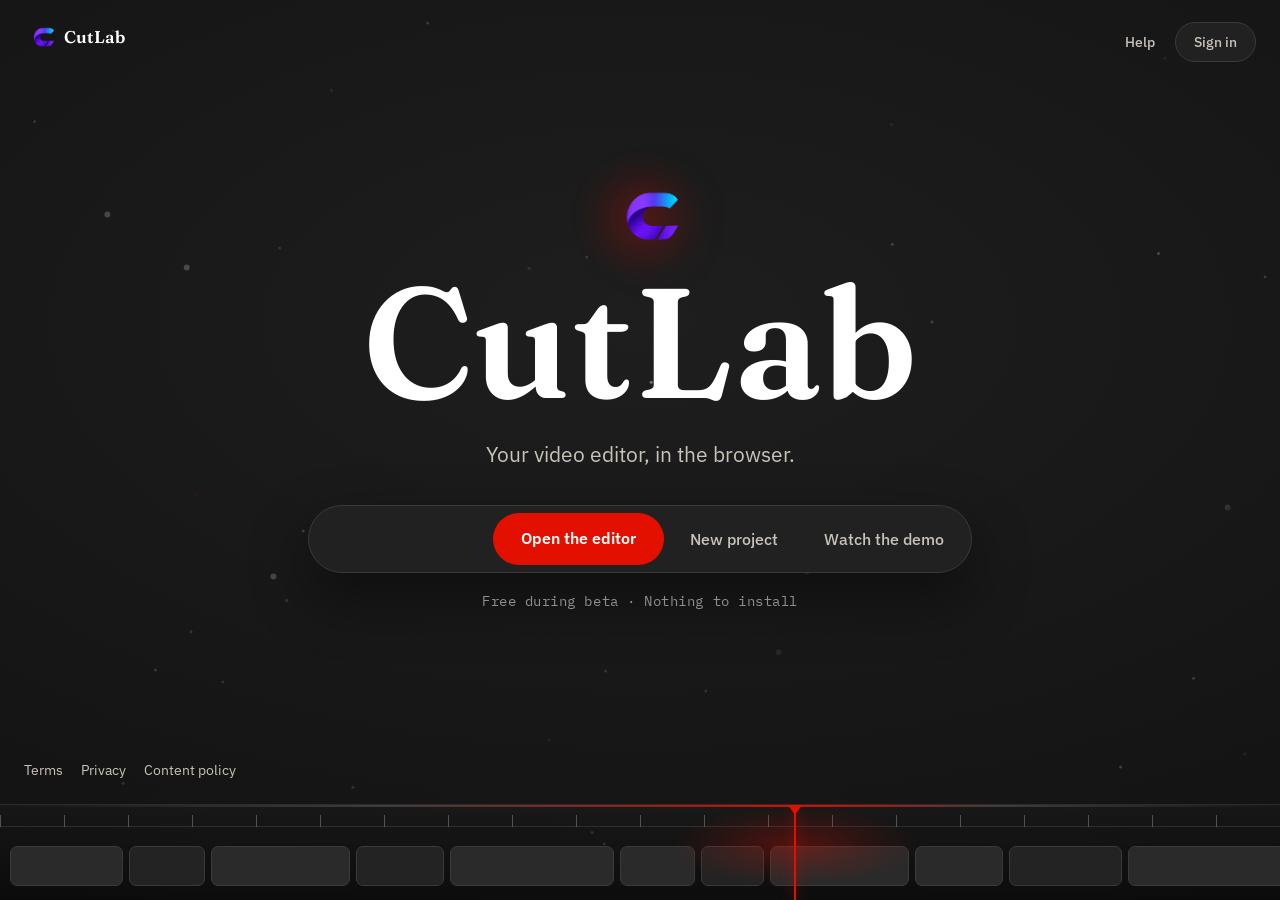
==== commit 46b01455: "Landing: previous page + remake effects (interactive backdrop, tracking playhead, sliding radio)" ====
--- a/landing/index.html
+++ b/landing/index.html
@@ -1,17 +1,389 @@
-<!doctype html>
+<!DOCTYPE html>
 <html lang="en">
-  <head>
-    <meta charset="UTF-8" />
-    <meta name="viewport" content="width=device-width, initial-scale=1.0" />
-    <title>CutLab — Prompt-First Video Editor</title>
-    <meta name="description" content="CutLab is a timeline video editor that runs in your browser. Free during beta — nothing to install." />
-    <link rel="icon" href="assets/logo-mark.png" />
-    <!-- Fonts are self-hosted (@font-face in the built CSS, files in
-         assets/fonts/) — no Google Fonts requests. -->
-    <script type="module" crossorigin src="assets/landing.js"></script>
-    <link rel="stylesheet" crossorigin href="assets/landing.css">
-  </head>
-  <body class="bg-background text-moonlit selection:bg-accent selection:text-white antialiased overflow-hidden">
-    <div id="root"></div>
-  </body>
+<head>
+<meta charset="utf-8">
+<meta name="viewport" content="width=device-width, initial-scale=1">
+<title>CutLab — your video editor, in the browser</title>
+<meta name="description" content="CutLab is a timeline video editor that runs in your browser. Editing stays light on your machine; proxies, analysis and final renders run on the CutLab server or on your own Muse. Free during beta.">
+<link rel="icon" href="assets/logo-mark.png">
+<link rel="preload" href="assets/fonts/fraunces-600.woff2" as="font" type="font/woff2" crossorigin>
+<link rel="stylesheet" href="assets/site.css">
+</head>
+<body class="startpage">
+
+<!-- COMBINED PASS 2026-11-06: this page is our previous start page
+     with the remake's effects grafted on (user: "i like [the previous]
+     section but i want those effects"). The canvas behind the brand
+     runs the remake's InteractiveBackdrop behaviour — scan lines,
+     dashed red cursor beam, pulse ring, particles drawn to the
+     cursor. Painted by the effects script at the foot; reduced-motion
+     gets one static frame, no beam. -->
+<canvas id="sp-field" aria-hidden="true"></canvas>
+
+<!-- Start page: one viewport, no scroll. Corners minimal, centre is the
+     brand on its action bar, and the base is a lit timeline horizon. -->
+
+<div class="sp-corner sp-tl sp-rise">
+  <img src="assets/logo-mark.png" alt="CutLab logo">
+  <span>CutLab</span>
+</div>
+
+<nav class="sp-corner sp-tr sp-rise" aria-label="Main">
+  <a href="help/">Help</a>
+  <a class="sp-signin" href="../">Sign in</a>
+</nav>
+
+<main class="sp-centre">
+  <span class="sp-mark-wrap sp-rise"><span class="sp-halo" aria-hidden="true"></span><img class="sp-mark" src="assets/logo-mark.png" alt="CutLab logo" width="76" height="76"></span>
+  <h1 class="sp-word sp-rise">CutLab</h1>
+  <p class="sp-line sp-rise">Your video editor, in the browser.</p>
+
+  <div class="sp-bar sp-rise" role="group" aria-label="Start">
+    <span class="sp-seg" aria-hidden="true"></span>
+    <a class="sp-primary" href="../">Open the editor</a>
+    <a class="sp-quiet" href="../#new">New project</a>
+    <button class="sp-quiet" type="button" id="demoOpen">Watch the demo</button>
+  </div>
+  <p class="sp-sub sp-rise">Free during beta &middot; Nothing to install</p>
+</main>
+
+<div class="sp-corner sp-bl sp-rise">
+  <nav aria-label="Legal">
+    <a href="legal/terms.html">Terms</a>
+    <a href="legal/privacy.html">Privacy</a>
+    <a href="legal/content-policy.html">Content policy</a>
+  </nav>
+</div>
+
+
+<!-- THE BASE: a timeline horizon. Ruler ticks and clip blocks run the full
+     width; the light concentrates at one Signal Red playhead. -->
+<div class="sp-base" aria-hidden="true">
+  <div class="sp-horizon"></div>
+  <div class="sp-ruler"></div>
+  <div class="sp-clips">
+    <span class="k w1"></span><span class="k w2 alt"></span><span class="k w3"></span>
+    <span class="k w4 alt"></span><span class="k w5"></span><span class="k w2"></span>
+    <span class="k w6 alt"></span><span class="k w3"></span><span class="k w4"></span>
+    <span class="k w1 alt"></span><span class="k w5"></span><span class="k w3 alt"></span>
+  </div>
+  <div class="sp-playhead"><span class="sp-glow"></span></div>
+</div>
+
+<!-- Demo overlay player (scroll-free) -->
+<div class="sp-modal" id="demoModal" hidden role="dialog" aria-modal="true" aria-label="CutLab demo video">
+  <div class="sp-modal-card">
+    <button class="sp-modal-close" type="button" id="demoClose" aria-label="Close demo">&times;</button>
+    <video id="demoVideo" controls preload="none" poster="assets/demo-poster.jpg" width="1920" height="1080">
+      <source src="assets/demo.mp4" type="video/mp4">
+    </video>
+    <p>The editor as it ships today &mdash; 52 seconds, narrated. A real project, a prompt edit, a server render.</p>
+  </div>
+</div>
+
+<script>
+(function () {
+  var modal = document.getElementById('demoModal');
+  var openBtn = document.getElementById('demoOpen');
+  var closeBtn = document.getElementById('demoClose');
+  var video = document.getElementById('demoVideo');
+  if (!modal || !openBtn || !closeBtn || !video) return;
+
+  function open() {
+    modal.hidden = false;
+    closeBtn.focus();
+    var p = video.play();
+    if (p && p.catch) p.catch(function () { /* user can press play */ });
+  }
+  function close() {
+    video.pause();
+    modal.hidden = true;
+    openBtn.focus();
+  }
+  openBtn.addEventListener('click', open);
+  closeBtn.addEventListener('click', close);
+  modal.addEventListener('click', function (e) { if (e.target === modal) close(); });
+  document.addEventListener('keydown', function (e) {
+    if (e.key === 'Escape' && !modal.hidden) close();
+  });
+})();
+</script>
+
+<script>
+/* COMBINED EFFECTS 2026-11-06 — the remake's effects on our start page.
+ *
+ * 1) BACKDROP: the remake's InteractiveBackdrop, values verbatim —
+ *    scan lines every 80px, the dashed Signal Red cursor beam with
+ *    lerp smoothing (0.08), pulse ring + red dot at the cursor,
+ *    keyframe particles attracted to the cursor within 180px and
+ *    brightening near it, links under 110px, ~12% red particles.
+ * 2) TIMELINE HORIZON: the red playhead needle follows the mouse X
+ *    like his TimelineHorizon (clamped 1–99%), smoothed; the horizon
+ *    light band re-anchors on the needle so the glow travels with it.
+ * 3) THE RADIO: the action bar's red segment slides between actions
+ *    on his SegmentedToggle spring (stiffness 450, damping 32),
+ *    following hover/focus and settling back on "Open the editor".
+ *    Clicks are untouched — every action still does its real job.
+ * Reduced motion: one static backdrop frame (no beam, no loop),
+ * playhead parked at its rest position, segment moves instantly. */
+(function () {
+  var reduced = window.matchMedia('(prefers-reduced-motion: reduce)').matches;
+
+  /* ---------- shared mouse state (his lerp model) ---------- */
+  var mouse = {
+    x: window.innerWidth / 2, y: window.innerHeight / 2,
+    targetX: window.innerWidth / 2, targetY: window.innerHeight / 2,
+    isHovered: false
+  };
+  if (!reduced) {
+    window.addEventListener('mousemove', function (e) {
+      /* Chromium fires one synthetic mousemove at (0,0) when a page
+         activates — it is not the visitor's cursor; ignore it so the
+         beam and needle stay parked until a real move arrives. */
+      if (e.clientX === 0 && e.clientY === 0 && !mouse.isHovered) return;
+      mouse.targetX = e.clientX;
+      mouse.targetY = e.clientY;
+      mouse.isHovered = true;
+    });
+    document.body.addEventListener('mouseleave', function () {
+      mouse.isHovered = false;
+      mouse.targetX = window.innerWidth / 2;
+      mouse.targetY = window.innerHeight / 2;
+    });
+  }
+
+  /* ---------- 1) backdrop ---------- */
+  var canvas = document.getElementById('sp-field');
+  var ctx = canvas && canvas.getContext ? canvas.getContext('2d') : null;
+  var W = 0, H = 0, particles = [];
+  function seedBackdrop() {
+    W = canvas.width = window.innerWidth;
+    H = canvas.height = window.innerHeight;
+    var count = Math.min(50, Math.floor(W / 30));
+    particles = [];
+    for (var i = 0; i < count; i++) {
+      particles.push({
+        x: Math.random() * W, y: Math.random() * H,
+        vx: (Math.random() - 0.5) * 0.4, vy: (Math.random() - 0.5) * 0.4,
+        size: Math.random() < 0.15 ? 3 : 1.5,
+        baseAlpha: Math.random() * 0.35 + 0.1,
+        alpha: 0.2,
+        isRed: Math.random() < 0.12
+      });
+    }
+  }
+  function drawBackdrop() {
+    mouse.x += (mouse.targetX - mouse.x) * 0.08;
+    mouse.y += (mouse.targetY - mouse.y) * 0.08;
+    ctx.clearRect(0, 0, W, H);
+
+    /* scan lines */
+    ctx.strokeStyle = 'rgba(58, 58, 58, 0.18)';
+    ctx.lineWidth = 1;
+    var step = 80;
+    for (var y = step; y < H; y += step) {
+      ctx.beginPath();
+      ctx.moveTo(0, y);
+      ctx.lineTo(W, y);
+      ctx.stroke();
+    }
+
+    /* cursor beam + pulse */
+    if (mouse.isHovered) {
+      ctx.beginPath();
+      ctx.strokeStyle = 'rgba(227, 16, 0, 0.25)';
+      ctx.lineWidth = 1;
+      ctx.setLineDash([4, 4]);
+      ctx.moveTo(mouse.x, 0);
+      ctx.lineTo(mouse.x, H);
+      ctx.stroke();
+      ctx.setLineDash([]);
+
+      ctx.beginPath();
+      ctx.arc(mouse.x, mouse.y, 45, 0, Math.PI * 2);
+      ctx.strokeStyle = 'rgba(227, 16, 0, 0.15)';
+      ctx.stroke();
+
+      ctx.beginPath();
+      ctx.arc(mouse.x, mouse.y, 3, 0, Math.PI * 2);
+      ctx.fillStyle = '#E31000';
+      ctx.fill();
+    }
+
+    /* particles */
+    for (var i = 0; i < particles.length; i++) {
+      var p = particles[i];
+      p.x += p.vx;
+      p.y += p.vy;
+      if (p.x < 0) p.x = W;
+      if (p.x > W) p.x = 0;
+      if (p.y < 0) p.y = H;
+      if (p.y > H) p.y = 0;
+
+      var dx = mouse.x - p.x;
+      var dy = mouse.y - p.y;
+      var dist = Math.sqrt(dx * dx + dy * dy);
+      if (dist < 180) {
+        var force = (1 - dist / 180) * 0.02;
+        p.x += dx * force;
+        p.y += dy * force;
+        p.alpha = Math.min(0.9, p.baseAlpha + (1 - dist / 180) * 0.6);
+      } else {
+        p.alpha = p.baseAlpha;
+      }
+
+      ctx.beginPath();
+      ctx.arc(p.x, p.y, p.size, 0, Math.PI * 2);
+      ctx.fillStyle = p.isRed
+        ? 'rgba(227, 16, 0, ' + p.alpha + ')'
+        : 'rgba(236, 236, 236, ' + p.alpha + ')';
+      ctx.fill();
+
+      for (var j = i + 1; j < particles.length; j++) {
+        var p2 = particles[j];
+        var cdx = p.x - p2.x;
+        var cdy = p.y - p2.y;
+        var cdist = Math.sqrt(cdx * cdx + cdy * cdy);
+        if (cdist < 110) {
+          ctx.beginPath();
+          ctx.moveTo(p.x, p.y);
+          ctx.lineTo(p2.x, p2.y);
+          ctx.strokeStyle = (p.isRed || p2.isRed)
+            ? 'rgba(227, 16, 0, ' + (0.12 * (1 - cdist / 110)) + ')'
+            : 'rgba(168, 168, 168, ' + (0.1 * (1 - cdist / 110)) + ')';
+          ctx.lineWidth = 0.75;
+          ctx.stroke();
+        }
+      }
+    }
+  }
+
+  /* ---------- 2) timeline playhead ---------- */
+  var playhead = document.querySelector('.sp-playhead');
+  var horizon = document.querySelector('.sp-horizon');
+  var needle = 62, needleShown = -1; /* rest position, matches the CSS */
+  function drawNeedle(dt) {
+    var target = Math.max(1, Math.min(99, (mouse.targetX / window.innerWidth) * 100));
+    if (!mouse.isHovered) target = needle; /* park at last position */
+    var k = 1 - Math.exp(-dt / 0.075); /* his 75ms smoothing */
+    needle += (target - needle) * k;
+    if (Math.abs(needle - needleShown) < 0.02) return;
+    needleShown = needle;
+    if (playhead) playhead.style.left = needle + '%';
+    if (horizon) {
+      var p = needle;
+      function c(v) { return Math.max(0, Math.min(100, v)); }
+      horizon.style.background =
+        'linear-gradient(to right,' +
+        ' rgba(192,192,192,0) 0%,' +
+        ' rgba(192,192,192,0.22) ' + c(p - 32) + '%,' +
+        ' rgba(227,16,0,0.85) ' + c(p - 4) + '%,' +
+        ' rgba(227,16,0,0.95) ' + c(p) + '%,' +
+        ' rgba(227,16,0,0.85) ' + c(p + 4) + '%,' +
+        ' rgba(192,192,192,0.22) ' + c(p + 16) + '%,' +
+        ' rgba(192,192,192,0) 100%)';
+    }
+  }
+
+  /* ---------- 3) the radio (sliding red segment) ---------- */
+  var bar = document.querySelector('.sp-bar');
+  var seg = document.querySelector('.sp-seg');
+  var primary = document.querySelector('.sp-primary');
+  var segTarget = primary;
+  var segState = null; /* {x,y,w,h,vx,vy,vw,vh} */
+  function targetRect() {
+    if (!bar || !segTarget) return null;
+    var b = bar.getBoundingClientRect();
+    var r = segTarget.getBoundingClientRect();
+    return { x: r.left - b.left, y: r.top - b.top, w: r.width, h: r.height };
+  }
+  function paintSeg(s) {
+    seg.style.left = s.x + 'px';
+    seg.style.top = s.y + 'px';
+    seg.style.width = s.w + 'px';
+    seg.style.height = s.h + 'px';
+    seg.style.opacity = '1';
+  }
+  function setTarget(item) {
+    if (!item || item === segTarget && segState) { segTarget = item; markOn(); return; }
+    segTarget = item;
+    markOn();
+    if (reduced) { var r = targetRect(); if (r) { segState = { x: r.x, y: r.y, w: r.w, h: r.h, vx: 0, vy: 0, vw: 0, vh: 0 }; paintSeg(segState); } }
+  }
+  function markOn() {
+    var items = bar ? bar.querySelectorAll('.sp-primary, .sp-quiet') : [];
+    for (var i = 0; i < items.length; i++) {
+      if (items[i] === segTarget) items[i].classList.add('sp-on');
+      else items[i].classList.remove('sp-on');
+    }
+  }
+  function springSeg(dt) {
+    var r = targetRect();
+    if (!r) return;
+    if (!segState) {
+      segState = { x: r.x, y: r.y, w: r.w, h: r.h, vx: 0, vy: 0, vw: 0, vh: 0 };
+      paintSeg(segState);
+      return;
+    }
+    var K = 450, C = 32; /* his SegmentedToggle spring */
+    var keys = ['x', 'y', 'w', 'h'];
+    for (var i = 0; i < keys.length; i++) {
+      var key = keys[i], vkey = 'v' + key;
+      var a = K * (r[key] - segState[key]) - C * segState[vkey];
+      segState[vkey] += a * dt;
+      segState[key] += segState[vkey] * dt;
+    }
+    paintSeg(segState);
+  }
+  if (bar && seg && primary) {
+    bar.classList.add('sp-live');
+    var items = bar.querySelectorAll('.sp-primary, .sp-quiet');
+    for (var i = 0; i < items.length; i++) {
+      items[i].addEventListener('pointerenter', function () { setTarget(this); });
+      items[i].addEventListener('focus', function () { setTarget(this); });
+    }
+    bar.addEventListener('pointerleave', function () { setTarget(primary); });
+    bar.addEventListener('focusout', function (e) {
+      if (!bar.contains(e.relatedTarget)) setTarget(primary);
+    });
+    markOn();
+  }
+
+  /* ---------- shared loop ---------- */
+  var last = 0;
+  function frame(ts) {
+    var dt = Math.min(0.033, last ? (ts - last) / 1000 : 0.016);
+    last = ts;
+    if (ctx) drawBackdrop();
+    drawNeedle(dt);
+    if (bar && seg) springSeg(dt);
+    requestAnimationFrame(frame);
+  }
+  function init() {
+    if (ctx) {
+      seedBackdrop();
+      if (reduced) { drawBackdrop(); }
+    }
+    if (reduced) {
+      var r = targetRect();
+      if (r && seg) { segState = { x: r.x, y: r.y, w: r.w, h: r.h, vx: 0, vy: 0, vw: 0, vh: 0 }; paintSeg(segState); }
+    } else {
+      requestAnimationFrame(frame);
+    }
+  }
+  var resizeTimer = 0;
+  window.addEventListener('resize', function () {
+    clearTimeout(resizeTimer);
+    resizeTimer = setTimeout(function () {
+      if (ctx) { W = canvas.width = window.innerWidth; H = canvas.height = window.innerHeight; if (reduced) drawBackdrop(); }
+      segState = null; /* re-snap the segment on the next frame */
+      needleShown = -1;
+    }, 160);
+  });
+  if (document.readyState === 'complete') init();
+  else window.addEventListener('load', init);
+})();
+</script>
+
+</body>
 </html>
--- a/landing/assets/site.css
+++ b/landing/assets/site.css
@@ -0,0 +1,468 @@
+/* CutLab public pages — one theme across the whole public surface
+   (theme unification 2026-11-06): the P1 charcoal system of the start
+   page. Charcoal vignette ground, off-white text, Fraunces headlines,
+   IBM Plex Sans body, IBM Plex Mono labels. Signal Red is the ONLY
+   accent: primary buttons, link underlines on hover, small markers —
+   never body text. Body #EDEDEA and secondary #B9B9B4 both clear
+   WCAG AA on the charcoal ground. */
+
+/* Self-hosted fonts (2026-11-06) — no Google Fonts requests anywhere:
+   the three families live in assets/fonts/ as latin-subset woff2, so
+   the design arrives even on networks where the CDN is unreachable.
+   Only the weights the CSS actually applies are shipped: Fraunces 600
+   (every heading + wordmark), Plex Sans 400/500/600, Plex Mono 400/500.
+   Fraunces 500 and Fraunces italic were in the old CDN request but no
+   rule or page ever used them, so they are not carried over. Plex Sans
+   ships as its variable font (wght axis) in one file, declared per
+   weight exactly as the CDN declared it. Total payload: 93,404 B. */
+@font-face {
+  font-family: "Fraunces";
+  font-style: normal;
+  font-weight: 600;
+  font-display: swap;
+  src: url("fonts/fraunces-600.woff2") format("woff2");
+  unicode-range: U+0000-00FF, U+0131, U+0152-0153, U+02BB-02BC, U+02C6, U+02DA, U+02DC, U+0304, U+0308, U+0329, U+2000-206F, U+20AC, U+2122, U+2191, U+2193, U+2212, U+2215, U+FEFF, U+FFFD;
+}
+@font-face {
+  font-family: "IBM Plex Sans";
+  font-style: normal;
+  font-weight: 400;
+  font-display: swap;
+  src: url("fonts/plex-sans-var.woff2") format("woff2");
+  unicode-range: U+0000-00FF, U+0131, U+0152-0153, U+02BB-02BC, U+02C6, U+02DA, U+02DC, U+0304, U+0308, U+0329, U+2000-206F, U+20AC, U+2122, U+2191, U+2193, U+2212, U+2215, U+FEFF, U+FFFD;
+}
+@font-face {
+  font-family: "IBM Plex Sans";
+  font-style: normal;
+  font-weight: 500;
+  font-display: swap;
+  src: url("fonts/plex-sans-var.woff2") format("woff2");
+  unicode-range: U+0000-00FF, U+0131, U+0152-0153, U+02BB-02BC, U+02C6, U+02DA, U+02DC, U+0304, U+0308, U+0329, U+2000-206F, U+20AC, U+2122, U+2191, U+2193, U+2212, U+2215, U+FEFF, U+FFFD;
+}
+@font-face {
+  font-family: "IBM Plex Sans";
+  font-style: normal;
+  font-weight: 600;
+  font-display: swap;
+  src: url("fonts/plex-sans-var.woff2") format("woff2");
+  unicode-range: U+0000-00FF, U+0131, U+0152-0153, U+02BB-02BC, U+02C6, U+02DA, U+02DC, U+0304, U+0308, U+0329, U+2000-206F, U+20AC, U+2122, U+2191, U+2193, U+2212, U+2215, U+FEFF, U+FFFD;
+}
+@font-face {
+  font-family: "IBM Plex Mono";
+  font-style: normal;
+  font-weight: 400;
+  font-display: swap;
+  src: url("fonts/plex-mono-400.woff2") format("woff2");
+  unicode-range: U+0000-00FF, U+0131, U+0152-0153, U+02BB-02BC, U+02C6, U+02DA, U+02DC, U+0304, U+0308, U+0329, U+2000-206F, U+20AC, U+2122, U+2191, U+2193, U+2212, U+2215, U+FEFF, U+FFFD;
+}
+@font-face {
+  font-family: "IBM Plex Mono";
+  font-style: normal;
+  font-weight: 500;
+  font-display: swap;
+  src: url("fonts/plex-mono-500.woff2") format("woff2");
+  unicode-range: U+0000-00FF, U+0131, U+0152-0153, U+02BB-02BC, U+02C6, U+02DA, U+02DC, U+0304, U+0308, U+0329, U+2000-206F, U+20AC, U+2122, U+2191, U+2193, U+2212, U+2215, U+FEFF, U+FFFD;
+}
+
+:root {
+  --bg: #141414;
+  --surface: #1d1d1d;
+  --ink: #ededea;
+  --body: #ededea;
+  --secondary: #d8d4cc;
+  --muted: #b9b9b4;
+  --hairline: rgba(255, 255, 255, 0.12);
+  --accent: #e31000;
+  --accent-dark: #b50d00;
+  --code-bg: #212121;
+}
+
+* { box-sizing: border-box; }
+
+html { scroll-behavior: smooth; background: #0f0f0f; }
+
+body {
+  margin: 0;
+  background: radial-gradient(130% 900px at 50% 0%, #1e1e1e 0%, #161616 55%, #0f0f0f 100%);
+  background-attachment: fixed;
+  background-color: #0f0f0f;
+  color: var(--ink);
+  font-family: "IBM Plex Sans", "Segoe UI", system-ui, -apple-system, sans-serif;
+  font-size: 17px;
+  line-height: 1.6;
+}
+
+a {
+  color: #ece9e1; text-decoration-thickness: 1px; text-underline-offset: 3px;
+  text-decoration-color: rgba(227, 16, 0, 0.55);
+}
+a:hover { color: #fff; text-decoration-color: var(--accent); text-decoration-thickness: 2px; }
+a:focus-visible, button:focus-visible, .btn:focus-visible {
+  outline: 2px solid var(--accent);
+  outline-offset: 2px;
+}
+
+.wrap { max-width: 1060px; margin: 0 auto; padding: 0 24px; }
+
+/* header — same corner chrome as the start page: small logo top-left,
+   quiet links + one red pill top-right */
+header.site {
+  border-bottom: 1px solid var(--hairline);
+  background: rgba(15, 15, 15, 0.55);
+}
+header.site .wrap {
+  display: flex; align-items: center; gap: 28px; padding-top: 16px; padding-bottom: 16px;
+}
+.brand { display: flex; align-items: center; gap: 10px; text-decoration: none; color: #fff; }
+.brand img { width: 30px; height: 30px; display: block; }
+.brand span {
+  font-family: "Fraunces", Georgia, serif; font-weight: 600; font-size: 22px; letter-spacing: 0.01em;
+}
+nav.main { margin-left: auto; display: flex; align-items: center; gap: 22px; font-size: 15px; }
+nav.main a { color: #c9c4ba; text-decoration: none; }
+nav.main a:hover { color: #fff; text-decoration: underline; text-decoration-color: var(--accent); }
+nav.main a.btn { color: #fff; }
+nav.main a.btn:hover { color: #fff; text-decoration: none; }
+
+.btn {
+  display: inline-block; padding: 10px 20px; border-radius: 999px;
+  border: 1px solid var(--accent); background: var(--accent); color: #fff;
+  font-weight: 600; font-size: 15px; text-decoration: none;
+  transition: background-color 0.15s ease, border-color 0.15s ease;
+}
+.btn:hover { background: var(--accent-dark); border-color: var(--accent-dark); color: #fff; }
+.btn.secondary { background: #212121; color: var(--ink); border-color: #3a3a3a; }
+.btn.secondary:hover { background: #2a2a2a; color: #fff; border-color: #c0c0c0; }
+
+/* hero */
+.hero { padding: 64px 0 8px; }
+.eyebrow {
+  font-family: "IBM Plex Mono", "SFMono-Regular", Consolas, monospace;
+  font-size: 13px; letter-spacing: 0.14em; text-transform: uppercase; color: var(--accent);
+  margin: 0 0 18px;
+}
+h1, h2, h3 { font-family: "Fraunces", Georgia, serif; font-weight: 600; line-height: 1.15; color: #f5f4f0; }
+h1 { font-size: clamp(34px, 5.2vw, 54px); margin: 0 0 20px; max-width: 16em; }
+h2 { font-size: clamp(26px, 3.4vw, 34px); margin: 0 0 14px; }
+h3 { font-size: 20px; margin: 0 0 8px; }
+.lede { font-size: 20px; color: var(--secondary); max-width: 38em; margin: 0 0 28px; }
+.cta-row { display: flex; flex-wrap: wrap; gap: 12px; align-items: center; margin-bottom: 12px; }
+.cta-note { font-size: 14px; color: var(--muted); }
+
+/* figures */
+figure.shot { margin: 40px 0; }
+figure.shot img {
+  width: 100%; height: auto; display: block;
+  border: 1px solid var(--hairline); border-radius: 8px; background: var(--surface);
+}
+figure.shot video {
+  width: 100%; height: auto; display: block;
+  border: 1px solid var(--hairline); border-radius: 8px; background: var(--surface);
+}
+figure.shot figcaption { font-size: 14px; color: var(--muted); margin-top: 10px; }
+figure.shot.narrow img { max-width: 760px; }
+/* help teaching figures: mono caption; small native shots stay at
+   natural size instead of being stretched to the prose measure */
+figure.shot figcaption.mono {
+  font-family: "IBM Plex Mono", Consolas, monospace; font-size: 12.5px; letter-spacing: 0.05em;
+}
+.prose figure.shot { margin: 28px 0; }
+figure.shot.natural img { width: auto; max-width: 100%; }
+
+/* sections */
+section { padding: 44px 0; border-top: 1px solid var(--hairline); }
+section:first-of-type { border-top: none; }
+.section-intro { max-width: 42em; color: var(--secondary); }
+
+/* ruled feature rows (no card grids) */
+.rows { border-top: 1px solid var(--hairline); margin-top: 28px; }
+.row {
+  display: grid; grid-template-columns: 240px 1fr; gap: 8px 32px;
+  padding: 20px 0; border-bottom: 1px solid var(--hairline);
+}
+.row h3 { margin: 0; font-size: 19px; }
+.row p { margin: 0; color: var(--secondary); max-width: 44em; }
+
+/* tables */
+table.facts { border-collapse: collapse; width: 100%; margin-top: 24px; background: var(--surface); }
+table.facts th, table.facts td {
+  text-align: left; padding: 12px 16px; border: 1px solid var(--hairline); vertical-align: top;
+}
+table.facts th { font-family: "IBM Plex Mono", Consolas, monospace; font-size: 13px;
+  letter-spacing: 0.08em; text-transform: uppercase; color: var(--muted); font-weight: 500; }
+table.facts td:first-child { font-weight: 600; white-space: nowrap; }
+/* quota/limit figures line up digit-for-digit down the column */
+table.facts td { font-variant-numeric: tabular-nums; }
+
+/* prose pages (help + legal) — readability governs: ~68ch measure,
+   generous leading, AA body text on the charcoal ground */
+.prose { max-width: 68ch; line-height: 1.72; }
+.prose p, .prose li { color: var(--body); }
+.prose ol, .prose ul { padding-left: 24px; }
+.prose li { margin-bottom: 8px; }
+.prose li::marker { color: var(--muted); }
+.prose strong { color: #f5f4f0; }
+.prose h2 { margin-top: 40px; }
+.prose h2:first-of-type { margin-top: 8px; }
+code, .mono { font-family: "IBM Plex Mono", Consolas, monospace; font-size: 0.92em; }
+code { background: var(--code-bg); color: #f0ede6; padding: 1px 5px; border-radius: 4px; }
+/* long unbroken strings (URLs, tokens) must never escape their box:
+   inline code and link text break anywhere; pre blocks wrap first and
+   only fall back to a slim themed horizontal scrollbar */
+.prose code, .prose a { overflow-wrap: anywhere; }
+pre {
+  background: var(--code-bg); border: 1px solid var(--hairline); border-radius: 6px;
+  padding: 14px 16px; max-width: 100%; overflow-x: auto;
+  white-space: pre-wrap; overflow-wrap: anywhere;
+  font-size: 14px; line-height: 1.5; color: #f0ede6;
+  scrollbar-width: thin; scrollbar-color: #4a4a44 transparent;
+}
+pre::-webkit-scrollbar { height: 6px; }
+pre::-webkit-scrollbar-thumb { background: #4a4a44; border-radius: 3px; }
+pre::-webkit-scrollbar-track { background: transparent; }
+pre code { background: none; padding: 0; }
+.note {
+  border-left: 3px solid var(--accent); padding: 4px 0 4px 16px; margin: 20px 0; color: var(--secondary);
+}
+.page-head { padding: 48px 0 4px; }
+.crumb, .prose .crumb { font-size: 14px; color: var(--muted); margin-bottom: 14px; }
+.crumb a { color: var(--muted); text-decoration-color: rgba(255, 255, 255, 0.25); }
+.crumb a:hover { color: #fff; }
+
+.help-list { list-style: none; padding: 0; margin: 24px 0 0; border-top: 1px solid var(--hairline); }
+.help-list li { border-bottom: 1px solid var(--hairline); padding: 16px 0; }
+.help-list a { font-weight: 600; font-size: 18px; color: #f5f4f0; }
+.help-list a:hover { color: #fff; }
+.help-list p { margin: 4px 0 0; color: var(--muted); font-size: 15px; }
+/* help index topic marks: one hand-drawn inline SVG line mark per
+   topic (silver stroke, at most one Signal Red detail), sitting in a
+   small charcoal chip — no icon font, no emoji, no gradients */
+.help-list li { display: flex; gap: 16px; align-items: flex-start; }
+.help-ico {
+  flex: none; width: 42px; height: 42px; margin-top: 2px;
+  display: flex; align-items: center; justify-content: center;
+  background: var(--surface); border: 1px solid var(--hairline); border-radius: 10px;
+}
+.help-ico svg { display: block; }
+
+/* footer — legal row, then a quiet, short version of the landing's
+   timeline base as the page's ground line (pure CSS, no markup) */
+footer.site { border-top: 1px solid var(--hairline); margin-top: 24px; }
+footer.site .wrap {
+  display: flex; flex-wrap: wrap; gap: 10px 28px; align-items: baseline;
+  padding-top: 24px; padding-bottom: 32px; font-size: 14px; color: var(--muted);
+}
+footer.site nav { display: flex; gap: 20px; margin-left: auto; }
+footer.site a { color: var(--muted); text-decoration-color: rgba(255, 255, 255, 0.25); }
+footer.site a:hover { color: #fff; text-decoration-color: var(--accent); }
+footer.site::after {
+  content: ""; display: block; height: 40px; overflow: hidden;
+  border-top: 1px solid #2c2c2c;
+  background:
+    /* playhead: one red vertical at the light concentration */
+    linear-gradient(to right, transparent 0, transparent calc(62% - 1px), rgba(227, 16, 0, 0.9) calc(62% - 1px), rgba(227, 16, 0, 0.9) calc(62% + 1px), transparent calc(62% + 1px), transparent 100%) 0 0 / 100% 100% no-repeat,
+    /* horizon line: silver, concentrating to Signal Red at 62% */
+    linear-gradient(to right, rgba(192, 192, 192, 0) 0%, rgba(192, 192, 192, 0.22) 30%, rgba(227, 16, 0, 0.85) 58%, rgba(227, 16, 0, 0.95) 62%, rgba(227, 16, 0, 0.85) 66%, rgba(192, 192, 192, 0.22) 78%, rgba(192, 192, 192, 0) 100%) 0 0 / 100% 2px no-repeat,
+    /* ruler ticks */
+    repeating-linear-gradient(to right, rgba(192, 192, 192, 0.30) 0 1px, transparent 1px 64px) 0 6px / 100% 9px no-repeat,
+    /* dim clip blocks */
+    repeating-linear-gradient(to right, #262626 0 96px, transparent 96px 102px) 8px 22px / 100% 13px no-repeat,
+    linear-gradient(to bottom, rgba(255, 255, 255, 0.015), rgba(0, 0, 0, 0.35));
+}
+.draft-flag { font-family: "IBM Plex Mono", Consolas, monospace; font-size: 12.5px; letter-spacing: 0.06em; }
+
+@media (max-width: 720px) {
+  body { font-size: 16px; }
+  .row { grid-template-columns: 1fr; }
+  header.site .wrap { flex-wrap: wrap; gap: 12px 18px; }
+  nav.main { margin-left: 0; flex-wrap: wrap; gap: 14px; }
+  .hero { padding-top: 40px; }
+  table.facts td:first-child { white-space: normal; }
+}
+
+@media (prefers-reduced-motion: reduce) {
+  html { scroll-behavior: auto; }
+  .btn { transition: none; }
+}
+
+/* ================================================================
+   START PAGE 2026-11-06 (correction #2) — the landing is an opening
+   screen modelled on Comet's start/new-tab page: one viewport, no
+   scroll, dark charcoal base, huge centred wordmark, one action
+   bar, and a glowing timeline horizon along the bottom edge as the
+   ground the brand stands on. Scoped under body.startpage; help/
+   and legal/ pages share the same charcoal system via the default
+   theme above (unified 2026-11-06).
+   Movements: one calm settle-in on load (fade + 12px rise,
+   staggered; horizon light fades in last) and an extremely slow
+   playhead drift (±26px over 44s) along the timeline base. Both
+   stop dead under prefers-reduced-motion.
+   ================================================================ */
+
+html:has(body.startpage), body.startpage { height: 100%; }
+body.startpage {
+  margin: 0; overflow: hidden; color: #ececec;
+  font-family: "IBM Plex Sans", "Segoe UI", system-ui, sans-serif;
+  background: radial-gradient(120% 90% at 50% 36%, #1e1e1e 0%, #161616 56%, #0f0f0f 100%);
+}
+body.startpage a { color: #c9c4ba; }
+body.startpage a:hover { color: #fff; }
+body.startpage a:focus-visible, body.startpage button:focus-visible {
+  outline: 2px solid #e31000; outline-offset: 3px; border-radius: 6px;
+}
+
+/* corners */
+.sp-corner {
+  position: fixed; z-index: 20; display: flex; align-items: center; gap: 10px;
+  font-size: 14px; color: #c9c4ba;
+}
+.sp-tl { top: 22px; left: 24px; font-family: "Fraunces", Georgia, serif; font-weight: 600; font-size: 17px; color: #fff; }
+.sp-tl img { width: 30px; height: 30px; display: block; }
+.sp-tr { top: 22px; right: 24px; gap: 20px; }
+.sp-tr nav, .sp-tr { font-weight: 500; }
+.sp-tr a { text-decoration: none; }
+.sp-signin {
+  border: 1px solid #3a3a3a; border-radius: 999px; padding: 8px 18px; background: #212121;
+}
+.sp-signin:hover { border-color: #c0c0c0; }
+.sp-bl { bottom: 118px; left: 24px; }
+.sp-bl nav { display: flex; gap: 18px; }
+.sp-bl a { text-decoration: none; font-size: 13.5px; color: #8f8f8f; }
+.sp-bl a:hover { color: #fff; }
+.sp-br {
+  bottom: 118px; right: 24px; font-size: 13.5px; color: #8f8f8f;
+  font-family: "IBM Plex Mono", Consolas, monospace; letter-spacing: 0.04em;
+}
+
+/* constellation canvas — behind everything, above the body's
+   radial ground (UI adoption 2026-11-06) */
+#sp-field {
+  position: fixed; inset: 0; width: 100%; height: 100%;
+  z-index: 0; pointer-events: none; opacity: 0.55;
+}
+
+/* centre */
+.sp-centre {
+  min-height: 100svh; display: flex; flex-direction: column;
+  align-items: center; justify-content: center; text-align: center;
+  padding: 40px 20px 150px; box-sizing: border-box; position: relative; z-index: 5;
+}
+.sp-mark-wrap { position: relative; display: block; margin-bottom: 10px; }
+.sp-halo {
+  position: absolute; inset: -52px; pointer-events: none;
+  background: radial-gradient(50% 50% at 50% 50%, rgba(227,16,0,0.20) 0%, rgba(227,16,0,0.06) 46%, rgba(227,16,0,0) 72%);
+  filter: blur(6px);
+}
+.sp-mark { position: relative; width: 76px; height: 76px; display: block; filter: drop-shadow(0 6px 26px rgba(227,16,0,0.30)); }
+.sp-word {
+  font-family: "Fraunces", Georgia, serif; font-weight: 600; color: #fff;
+  font-size: clamp(76px, 15vw, 156px); line-height: 1.0; margin: 0; letter-spacing: 0.005em;
+}
+.sp-line { font-size: clamp(17px, 2.4vw, 21px); color: #c9c4ba; margin: 18px 0 34px; }
+.sp-bar {
+  display: flex; align-items: center; gap: 6px;
+  background: #212121; border: 1px solid #3a3a3a; border-radius: 999px;
+  padding: 7px; box-shadow: 0 24px 60px rgba(0, 0, 0, 0.45);
+  max-width: calc(100vw - 32px);
+}
+.sp-primary {
+  background: #e31000; color: #fff !important; text-decoration: none; font-weight: 600;
+  font-size: 16px; padding: 13px 28px; border-radius: 999px; white-space: nowrap;
+  transition: background-color 0.15s ease;
+}
+.sp-primary:hover { background: #b50d00; }
+.sp-quiet {
+  background: none; border: none; cursor: pointer; font: inherit;
+  color: #c9c4ba; text-decoration: none; font-size: 15.5px; font-weight: 500;
+  padding: 13px 20px; border-radius: 999px; white-space: nowrap;
+}
+.sp-quiet:hover { color: #fff; background: #2a2a2a; }
+.sp-sub {
+  margin: 18px 0 0; font-size: 13.5px; color: #8f8f8f;
+  font-family: "IBM Plex Mono", Consolas, monospace; letter-spacing: 0.04em;
+}
+
+/* THE BASE — timeline horizon */
+.sp-base {
+  position: fixed; left: 0; right: 0; bottom: 0; height: 96px; z-index: 10;
+  background: linear-gradient(to bottom, rgba(255,255,255,0.015), rgba(0,0,0,0.35));
+  border-top: 1px solid #2c2c2c; overflow: hidden;
+}
+.sp-horizon {
+  position: absolute; top: 0; left: 0; right: 0; height: 2px;
+  background: linear-gradient(to right,
+    rgba(192,192,192,0) 0%, rgba(192,192,192,0.22) 30%,
+    rgba(227,16,0,0.85) 58%, rgba(227,16,0,0.95) 62%, rgba(227,16,0,0.85) 66%,
+    rgba(192,192,192,0.22) 78%, rgba(192,192,192,0) 100%);
+}
+.sp-ruler {
+  position: absolute; top: 10px; left: 0; right: 0; height: 12px;
+  background-image: repeating-linear-gradient(to right, rgba(192,192,192,0.35) 0 1px, transparent 1px 64px);
+  border-bottom: 1px solid rgba(192,192,192,0.14);
+}
+.sp-clips { position: absolute; left: 0; right: 0; bottom: 14px; display: flex; gap: 6px; padding: 0 10px; }
+.sp-clips .k { display: block; height: 40px; border-radius: 7px; background: #2a2a2a; border: 1px solid #3a3a3a; flex: none; }
+.sp-clips .k.alt { background: #232323; }
+.sp-clips .w1 { width: 9%; } .sp-clips .w2 { width: 6%; } .sp-clips .w3 { width: 11%; }
+.sp-clips .w4 { width: 7%; } .sp-clips .w5 { width: 13%; } .sp-clips .w6 { width: 5%; }
+.sp-playhead {
+  position: absolute; top: 0; bottom: 0; left: 62%; width: 2px;
+  background: #e31000; box-shadow: 0 0 14px rgba(227,16,0,0.75);
+}
+.sp-playhead::before {
+  content: ""; position: absolute; top: 0; left: 50%; transform: translateX(-50%);
+  border: 7px solid transparent; border-top: 10px solid #e31000;
+}
+.sp-glow {
+  position: absolute; top: -6px; left: 50%; transform: translateX(-50%);
+  width: 340px; height: 110px; pointer-events: none;
+  background: radial-gradient(50% 50% at 50% 42%, rgba(227,16,0,0.30) 0%, rgba(227,16,0,0.10) 45%, rgba(227,16,0,0) 72%);
+}
+@media (prefers-reduced-motion: no-preference) {
+  .sp-playhead { animation: sp-drift 44s ease-in-out infinite alternate; }
+  @keyframes sp-drift { from { transform: translateX(-26px); } to { transform: translateX(26px); } }
+  .sp-rise { animation: sp-settle 0.85s cubic-bezier(0.22, 0.8, 0.3, 1) both; }
+  .sp-centre .sp-rise:nth-child(2) { animation-delay: 0.07s; }
+  .sp-centre .sp-rise:nth-child(3) { animation-delay: 0.14s; }
+  .sp-centre .sp-rise:nth-child(4) { animation-delay: 0.21s; }
+  .sp-centre .sp-rise:nth-child(5) { animation-delay: 0.28s; }
+  .sp-base { animation: sp-base-in 1.4s ease 0.35s both; }
+  @keyframes sp-settle { from { opacity: 0; transform: translateY(12px); } to { opacity: 1; transform: none; } }
+  @keyframes sp-base-in { from { opacity: 0; } to { opacity: 1; } }
+}
+
+/* demo modal */
+.sp-modal {
+  position: fixed; inset: 0; z-index: 80; display: flex; align-items: center; justify-content: center;
+  background: rgba(6, 6, 6, 0.72); padding: 20px;
+  -webkit-backdrop-filter: blur(6px); backdrop-filter: blur(6px);
+}
+.sp-modal[hidden] { display: none; }
+.sp-modal-card { position: relative; width: min(1020px, 100%); }
+.sp-modal-card video {
+  width: 100%; height: auto; display: block; border-radius: 16px;
+  border: 1px solid #3a3a3a; background: #000; box-shadow: 0 40px 100px rgba(0,0,0,0.6);
+}
+.sp-modal-card p { color: #c9c4ba; font-size: 14.5px; margin: 14px 2px 0; }
+.sp-modal-close {
+  position: absolute; top: -52px; right: 0; width: 40px; height: 40px; border-radius: 50%;
+  background: #212121; border: 1px solid #3a3a3a; color: #fff; font-size: 22px; cursor: pointer; line-height: 1;
+}
+.sp-modal-close:hover { background: #2a2a2a; }
+
+/* start page — small screens */
+@media (max-width: 640px) {
+  .sp-centre { padding-bottom: 128px; }
+  .sp-mark { width: 58px; height: 58px; }
+  .sp-bar { flex-direction: column; align-items: stretch; border-radius: 26px; width: min(340px, calc(100vw - 40px)); }
+  .sp-primary, .sp-quiet { text-align: center; }
+  .sp-base { height: 72px; }
+  .sp-clips { bottom: 10px; }
+  .sp-clips .k { height: 30px; }
+  .sp-bl { bottom: 88px; left: 16px; }
+  .sp-br { display: none; }
+  .sp-tl { top: 16px; left: 16px; }
+  .sp-tr { top: 16px; right: 16px; }
+  .sp-glow { width: 220px; }
+}
+
